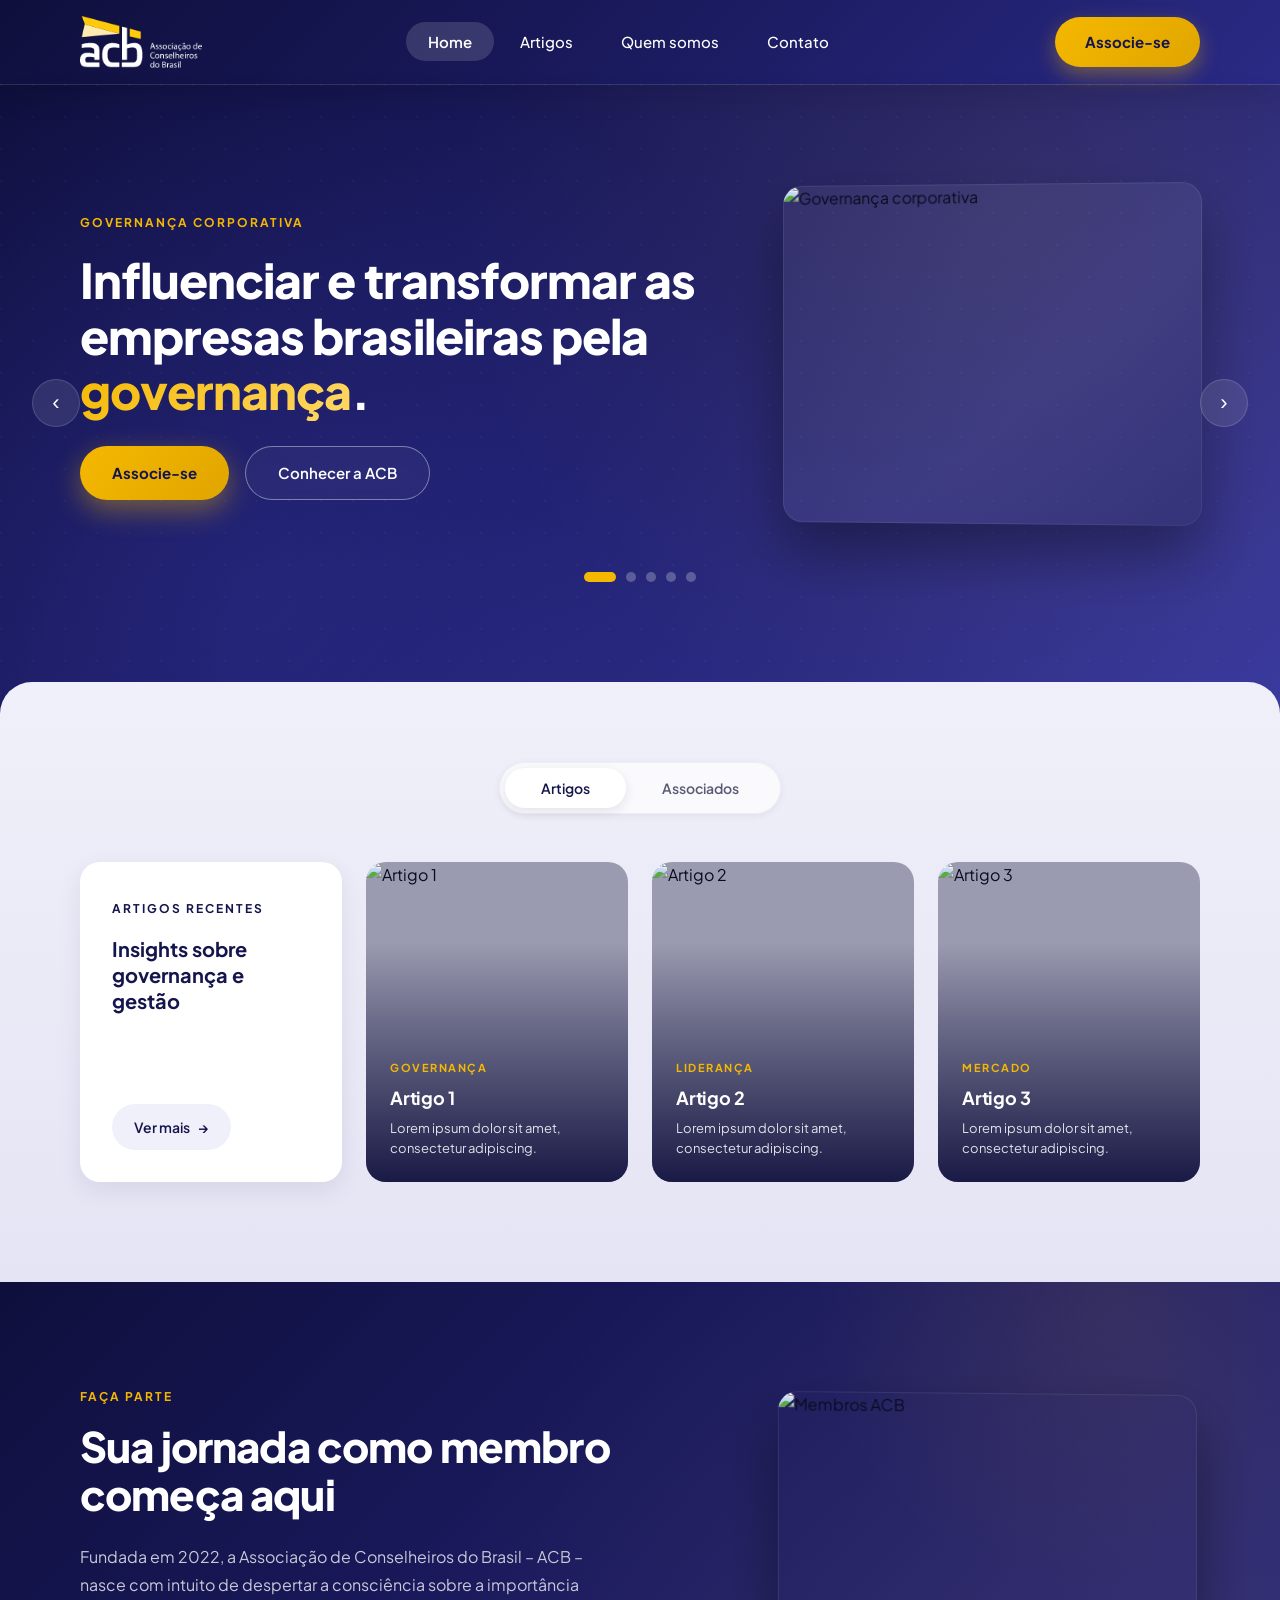
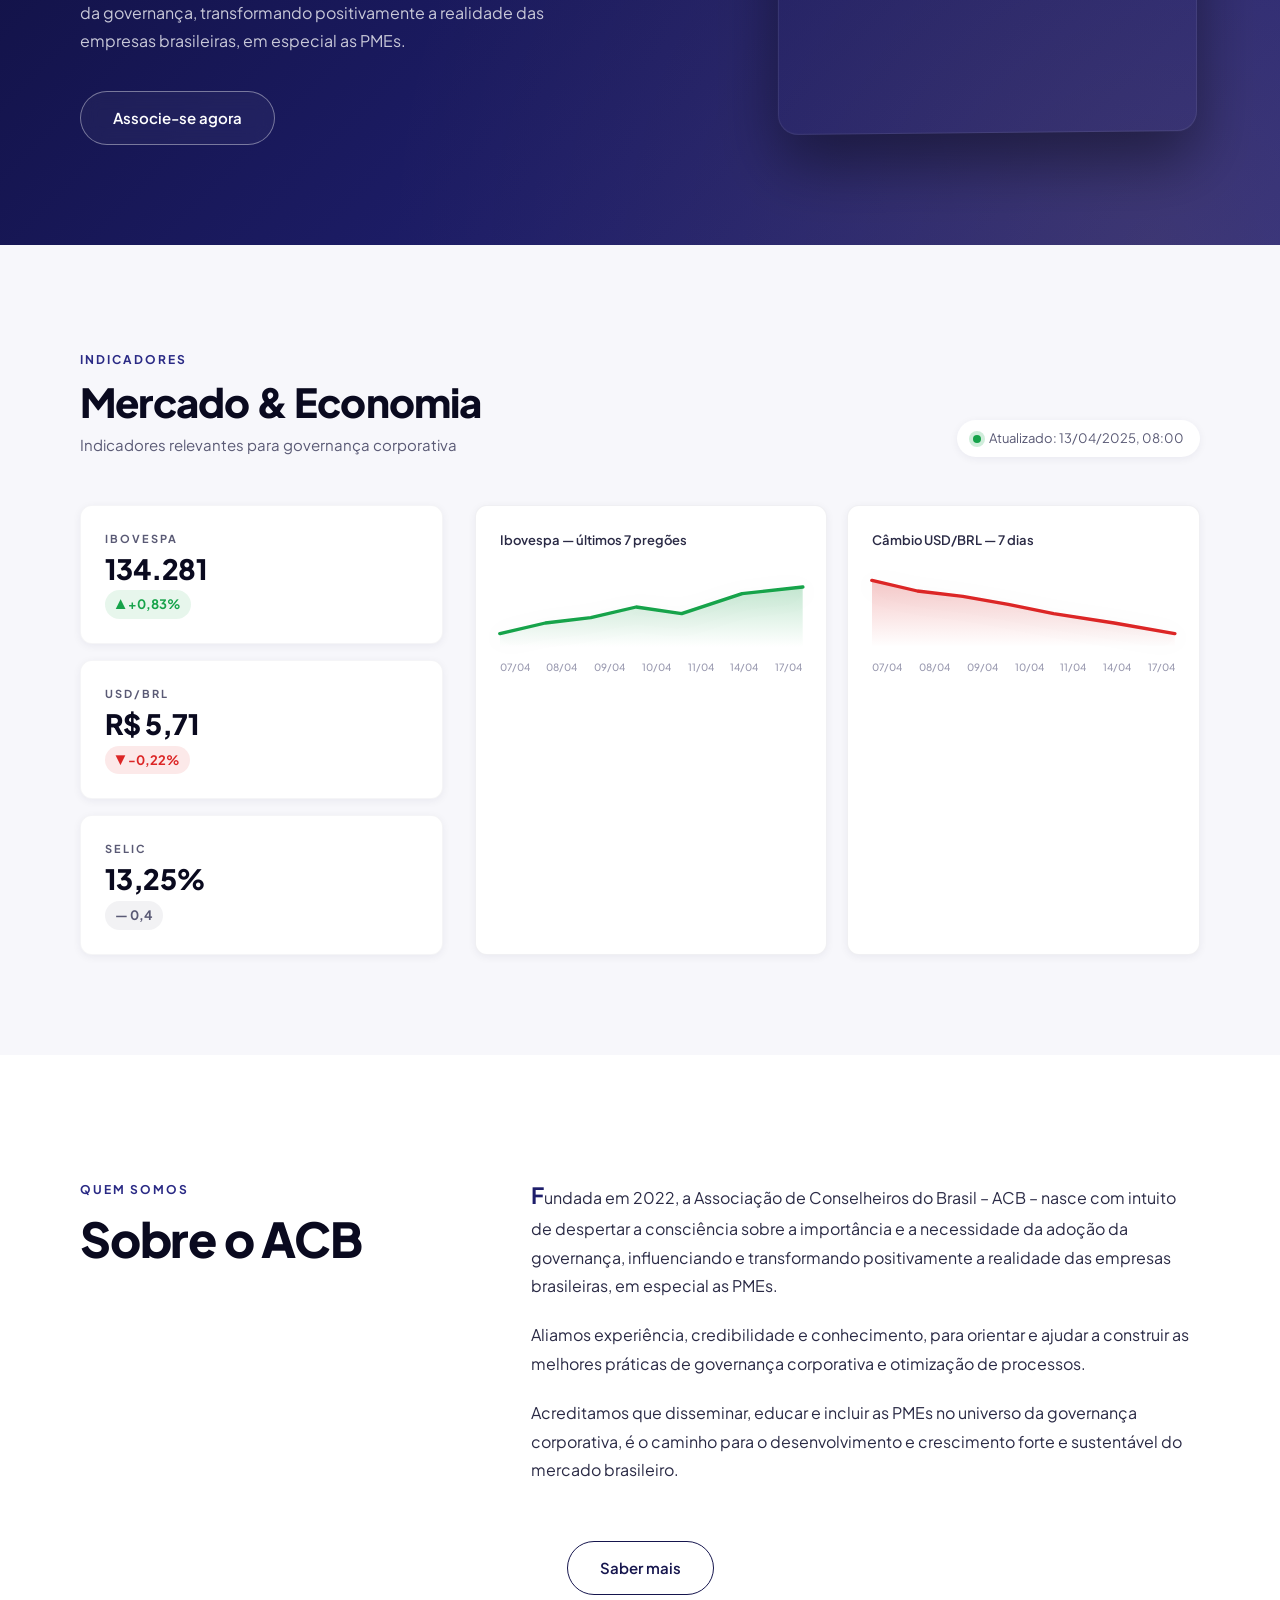
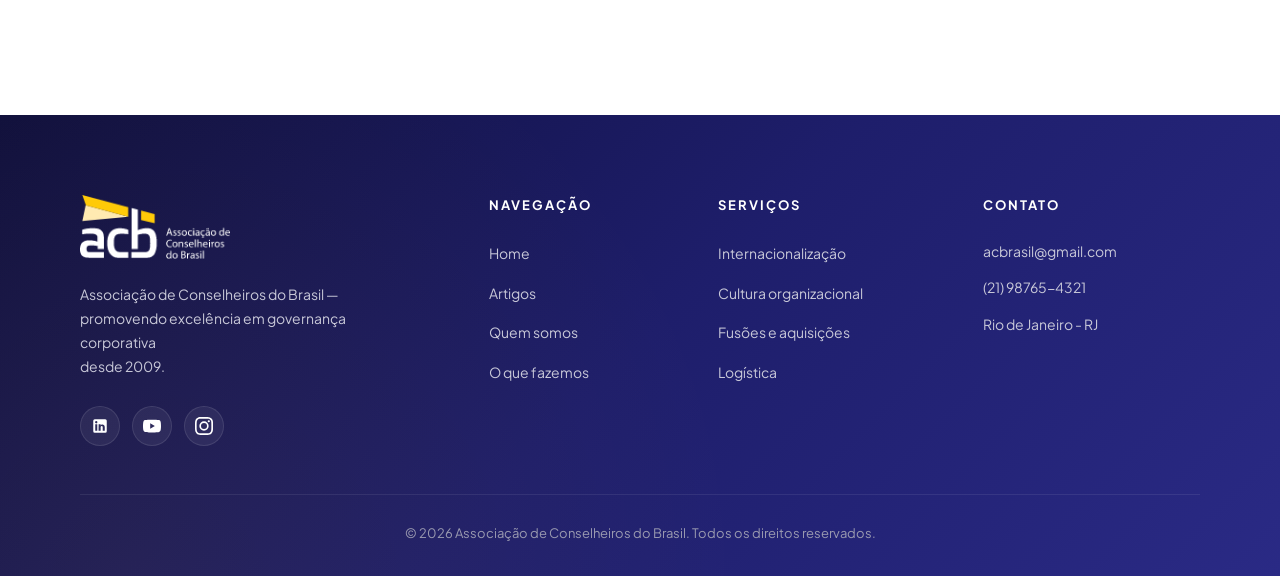
==== index.html @ 3612c30d "validação HTML e CSS completa e correção de links" ====
<!DOCTYPE html>
<html lang="pt-BR">

<head>
    <meta charset="UTF-8">
    <meta name="viewport" content="width=device-width, initial-scale=1.0">
    <title>ACB - Associação de Conselheiros do Brasil</title>
    <link rel="preconnect" href="https://fonts.googleapis.com">
    <link rel="preconnect" href="https://fonts.gstatic.com" crossorigin>
    <link
        href="https://fonts.googleapis.com/css2?family=Plus+Jakarta+Sans:wght@400;500;600;700;800&family=Inter:wght@400;500;600&display=swap"
        rel="stylesheet">
    <link rel="stylesheet" href="styles.css">
</head>

<body>

    <header class="header">
        <div class="header-content">
            <a href="index.html" class="header-logo">
                <img src="images/logo.png" alt="ACB logo">
            </a>
            <nav class="header-nav">
                <ul>
                    <li><a href="index.html" class="active">Home</a></li>
                    <li><a href="pages/artigos/artigos.html">Artigos</a></li>
                    <li><a href="pages/quem_somos/quem_somos.html">Quem somos</a></li>
                    <li><a href="pages/contato/contato.html">Contato</a></li>
                </ul>
            </nav>
            <a href="pages/contato/contato.html#associe-form" class="header-cta">Associe-se</a>
            <button class="hamburger" aria-label="Abrir menu" aria-expanded="false">
                <span></span><span></span><span></span>
            </button>
        </div>
        <div class="mobile-drawer">
            <nav class="mobile-drawer-nav">
                <a href="index.html" class="active">Home</a>
                <a href="pages/artigos/artigos.html">Artigos</a>
                <a href="pages/quem_somos/quem_somos.html">Quem somos</a>
                <a href="pages/contato/contato.html">Contato</a>
                <a href="pages/contato/contato.html#associe-form" class="mobile-drawer-cta">Associe-se</a>
            </nav>
        </div>
    </header>

    <main>

        <!-- ── HERO ── -->
        <section class="hero">
            <button class="hero-arrow hero-arrow--prev" aria-label="Slide anterior">&#8249;</button>

            <div class="hero-track">
                <div class="hero-slide active">
                    <div class="hero-text">
                        <span class="hero-eyebrow">Governança Corporativa</span>
                        <h1>Influenciar e transformar as empresas brasileiras pela <span>governança</span>.</h1>
                        <div class="hero-actions">
                            <a href="/pages/contato/contato.html#associe-form" class="btn-primary">Associe-se</a>
                            <a href="pages/quem_somos/quem_somos.html" class="btn-outline">Conhecer a ACB</a>
                        </div>
                    </div>
                    <div class="hero-image">
                        <img src="images/hero-1.jpg" alt="Governança corporativa">
                    </div>
                </div>

                <div class="hero-slide">
                    <div class="hero-text">
                        <span class="hero-eyebrow">Liderança</span>
                        <h1>Construindo líderes preparados para os <span>desafios</span> do mercado atual.</h1>
                        <div class="hero-actions">
                            <a href="#" class="btn-primary">Saiba mais</a>
                        </div>
                    </div>
                    <div class="hero-image">
                        <img src="images/hero-2.jpg" alt="Liderança">
                    </div>
                </div>

                <div class="hero-slide">
                    <div class="hero-text">
                        <span class="hero-eyebrow">Conexão</span>
                        <h1>Conectando conselheiros e empresas para um <span>futuro sustentável</span>.</h1>
                        <div class="hero-actions">
                            <a href="#" class="btn-primary">Saiba mais</a>
                        </div>
                    </div>
                    <div class="hero-image">
                        <img src="images/hero-3.jpg" alt="Conexão">
                    </div>
                </div>

                <div class="hero-slide">
                    <div class="hero-text">
                        <span class="hero-eyebrow">Excelência</span>
                        <h1>Excelência em governança para empresas de <span>todos os segmentos</span>.</h1>
                        <div class="hero-actions">
                            <a href="#" class="btn-primary">Saiba mais</a>
                        </div>
                    </div>
                    <div class="hero-image">
                        <img src="images/hero-4.jpg" alt="Excelência">
                    </div>
                </div>

                <div class="hero-slide">
                    <div class="hero-text">
                        <span class="hero-eyebrow">Cultura</span>
                        <h1>Transformando a cultura organizacional brasileira <span>desde 2009</span>.</h1>
                        <div class="hero-actions">
                            <a href="#" class="btn-primary">Saiba mais</a>
                        </div>
                    </div>
                    <div class="hero-image">
                        <img src="images/hero-5.jpg" alt="Cultura organizacional">
                    </div>
                </div>
            </div>

            <button class="hero-arrow hero-arrow--next" aria-label="Próximo slide">&#8250;</button>

            <div class="hero-dots">
                <span class="hero-dot active"></span>
                <span class="hero-dot"></span>
                <span class="hero-dot"></span>
                <span class="hero-dot"></span>
                <span class="hero-dot"></span>
            </div>
        </section>

        <!-- ── ARTIGOS / ASSOCIADOS ── -->
        <section class="cards-section">
            <div class="cards-tabs reveal">
                <button class="tab-btn active" data-tab="artigos">Artigos</button>
                <button class="tab-btn" data-tab="associados">Associados</button>
            </div>

            <div class="cards-grid reveal" id="tab-artigos">
                <div class="card card--label">
                    <div>
                        <span class="card-label">Artigos recentes</span>
                        <h2 class="card-headline">Insights sobre governança e gestão</h2>
                    </div>
                    <a href="pages/artigos/artigos.html" class="card-link">Ver mais</a>
                </div>
                <div class="card card--photo">
                    <img src="images/artigo-1.jpg" alt="Artigo 1">
                    <div class="card-overlay">
                        <span class="card-tag">Governança</span>
                        <h3>Artigo 1</h3>
                        <p>Lorem ipsum dolor sit amet, consectetur adipiscing.</p>
                    </div>
                </div>
                <div class="card card--photo">
                    <img src="images/artigo-2.jpg" alt="Artigo 2">
                    <div class="card-overlay">
                        <span class="card-tag">Liderança</span>
                        <h3>Artigo 2</h3>
                        <p>Lorem ipsum dolor sit amet, consectetur adipiscing.</p>
                    </div>
                </div>
                <div class="card card--photo">
                    <img src="images/artigo-3.jpg" alt="Artigo 3">
                    <div class="card-overlay">
                        <span class="card-tag">Mercado</span>
                        <h3>Artigo 3</h3>
                        <p>Lorem ipsum dolor sit amet, consectetur adipiscing.</p>
                    </div>
                </div>
            </div>

            <div class="cards-grid hidden" id="tab-associados">
                <div class="card card--label">
                    <div>
                        <span class="card-label">Associados</span>
                        <h3 class="card-headline">Conselheiros que fazem a diferença</h3>
                    </div>
                    <a href="/pages/quem_somos/quem_somos.html#badge-fundadores" class="card-link">Ver mais</a>
                </div>
                <div class="card card--photo">
                    <img src="images/associado-1.jpg" alt="Associado 1">
                    <div class="card-overlay">
                        <span class="card-tag">Conselheiro</span>
                        <h3>Associado 1</h3>
                        <p>Lorem ipsum dolor sit amet.</p>
                    </div>
                </div>
                <div class="card card--photo">
                    <img src="images/associado-2.jpg" alt="Associado 2">
                    <div class="card-overlay">
                        <span class="card-tag">Conselheira</span>
                        <h3>Associado 2</h3>
                        <p>Lorem ipsum dolor sit amet.</p>
                    </div>
                </div>
                <div class="card card--photo">
                    <img src="images/associado-3.jpg" alt="Associado 3">
                    <div class="card-overlay">
                        <span class="card-tag">Conselheiro</span>
                        <h3>Associado 3</h3>
                        <p>Lorem ipsum dolor sit amet.</p>
                    </div>
                </div>
            </div>
        </section>

        <!-- ── JORNADA CTA ── -->
        <section class="jornada">
            <div class="jornada-content">
                <div class="jornada-text reveal">
                    <span class="jornada-eyebrow">Faça parte</span>
                    <h2>Sua jornada como membro começa aqui</h2>
                    <p>Fundada em 2022, a Associação de Conselheiros do Brasil – ACB – nasce com intuito de despertar a
                        consciência sobre a importância da governança, transformando positivamente a realidade das
                        empresas brasileiras, em especial as PMEs.</p>
                    <a href="/pages/contato/contato.html#associe-form" class="btn-outline">Associe-se agora</a>
                </div>
                <div class="jornada-image reveal">
                    <img src="images/jornada.jpg" alt="Membros ACB">
                </div>
            </div>
        </section>

        <!-- ── MERCADO & ECONOMIA ── -->
        <section class="mercado">
            <div class="mercado-content">
                <div class="mercado-header reveal">
                    <div>
                        <span class="mercado-eyebrow">Indicadores</span>
                        <h2>Mercado &amp; Economia</h2>
                        <p class="mercado-sub">Indicadores relevantes para governança corporativa</p>
                    </div>
                    <span class="mercado-update">Atualizado: 13/04/2025, 08:00</span>
                </div>

                <div class="mercado-grid">
                    <div class="indicadores reveal">
                        <div class="indicador">
                            <span class="ind-label">IBOVESPA</span>
                            <span class="ind-value">134.281</span>
                            <span class="ind-change positive">▲ +0,83%</span>
                        </div>
                        <div class="indicador">
                            <span class="ind-label">USD/BRL</span>
                            <span class="ind-value">R$ 5,71</span>
                            <span class="ind-change negative">▼ -0,22%</span>
                        </div>
                        <div class="indicador">
                            <span class="ind-label">SELIC</span>
                            <span class="ind-value">13,25%</span>
                            <span class="ind-change neutral">— 0,4</span>
                        </div>
                    </div>

                    <div class="charts reveal">
                        <div class="chart-box">
                            <span class="chart-title">Ibovespa — últimos 7 pregões</span>
                            <svg viewBox="0 0 200 60" class="sparkline sparkline--green" preserveAspectRatio="none">
                                <defs>
                                    <linearGradient id="gradGreen" x1="0" y1="0" x2="0" y2="1">
                                        <stop offset="0%" stop-color="#16a34a" stop-opacity="0.25" />
                                        <stop offset="100%" stop-color="#16a34a" stop-opacity="0" />
                                    </linearGradient>
                                </defs>
                                <polygon points="0,50 30,42 60,38 90,30 120,35 160,20 200,15 200,60 0,60"
                                    fill="url(#gradGreen)" />
                                <polyline points="0,50 30,42 60,38 90,30 120,35 160,20 200,15" fill="none"
                                    stroke="#16a34a" stroke-width="2.5" />
                            </svg>
                            <div class="chart-labels">
                                <span>07/04</span><span>08/04</span><span>09/04</span><span>10/04</span><span>11/04</span><span>14/04</span><span>17/04</span>
                            </div>
                        </div>
                        <div class="chart-box">
                            <span class="chart-title">Câmbio USD/BRL — 7 dias</span>
                            <svg viewBox="0 0 200 60" class="sparkline sparkline--red" preserveAspectRatio="none">
                                <defs>
                                    <linearGradient id="gradRed" x1="0" y1="0" x2="0" y2="1">
                                        <stop offset="0%" stop-color="#dc2626" stop-opacity="0.25" />
                                        <stop offset="100%" stop-color="#dc2626" stop-opacity="0" />
                                    </linearGradient>
                                </defs>
                                <polygon points="0,10 30,18 60,22 90,28 120,35 160,42 200,50 200,60 0,60"
                                    fill="url(#gradRed)" />
                                <polyline points="0,10 30,18 60,22 90,28 120,35 160,42 200,50" fill="none"
                                    stroke="#dc2626" stroke-width="2.5" />
                            </svg>
                            <div class="chart-labels">
                                <span>07/04</span><span>08/04</span><span>09/04</span><span>10/04</span><span>11/04</span><span>14/04</span><span>17/04</span>
                            </div>
                        </div>
                    </div>
                </div>
            </div>
        </section>

        <!-- ── SOBRE O ACB ── -->
        <section class="sobre">
            <div class="sobre-content">
                <div class="reveal">
                    <span class="sobre-eyebrow">Quem somos</span>
                    <h2>Sobre o ACB</h2>
                </div>
                <div class="sobre-text reveal">
                    <p>Fundada em 2022, a Associação de Conselheiros do Brasil – ACB – nasce com intuito de despertar a
                        consciência sobre a importância e a necessidade da adoção da governança, influenciando e
                        transformando positivamente a realidade das empresas brasileiras, em especial as PMEs.</p>
                    <p>Aliamos experiência, credibilidade e conhecimento, para orientar e ajudar a construir as melhores
                        práticas de governança corporativa e otimização de processos.</p>
                    <p>Acreditamos que disseminar, educar e incluir as PMEs no universo da governança corporativa, é o
                        caminho para o desenvolvimento e crescimento forte e sustentável do mercado brasileiro.</p>
                </div>
            </div>
            <div class="sobre-cta reveal">
                <a href="pages/quem_somos/quem_somos.html" class="btn-outline btn-outline--dark">Saber mais</a>
            </div>
        </section>

    </main>

    <footer class="footer">
        <div class="footer-content">
            <div class="footer-brand">
                <div class="logo">
                    <img class="logo-icon" src="images/logo.png" alt="ACB logo">
                </div>
                <p class="brand-description">
                    Associação de Conselheiros do Brasil —<br>
                    promovendo excelência em governança corporativa<br>
                    desde 2009.
                </p>
                <div class="social-icons">
                    <a href="#" aria-label="LinkedIn" target="_blank" rel="noopener noreferrer">
                        <svg viewBox="0 0 24 24" xmlns="http://www.w3.org/2000/svg">
                            <path
                                d="M19 3a2 2 0 0 1 2 2v14a2 2 0 0 1-2 2H5a2 2 0 0 1-2-2V5a2 2 0 0 1 2-2h14zM8.34 18.34V9.67H5.67v8.67h2.67zM7 8.5a1.55 1.55 0 1 0 0-3.1 1.55 1.55 0 0 0 0 3.1zm11.34 9.84v-4.75c0-2.47-1.32-3.62-3.08-3.62-1.42 0-2.06.78-2.42 1.33V9.67H10.17c.04.75 0 8.67 0 8.67h2.67v-4.84c0-.24.02-.48.09-.65.19-.48.63-.97 1.36-.97.96 0 1.35.73 1.35 1.81v4.65h2.7z" />
                        </svg>
                    </a>
                    <a href="#" aria-label="YouTube" target="_blank" rel="noopener noreferrer">
                        <svg viewBox="0 0 24 24" xmlns="http://www.w3.org/2000/svg">
                            <path
                                d="M23.5 6.2a3 3 0 0 0-2.1-2.1C19.5 3.5 12 3.5 12 3.5s-7.5 0-9.4.6A3 3 0 0 0 .5 6.2C0 8.1 0 12 0 12s0 3.9.5 5.8a3 3 0 0 0 2.1 2.1c1.9.6 9.4.6 9.4.6s7.5 0 9.4-.6a3 3 0 0 0 2.1-2.1C24 15.9 24 12 24 12s0-3.9-.5-5.8zM9.6 15.6V8.4l6.2 3.6-6.2 3.6z" />
                        </svg>
                    </a>
                    <a href="#" aria-label="Instagram" target="_blank" rel="noopener noreferrer">
                        <svg viewBox="0 0 24 24" xmlns="http://www.w3.org/2000/svg">
                            <path
                                d="M12 2.2c3.2 0 3.6 0 4.8.1 1.2.1 1.8.2 2.2.4.6.2 1 .5 1.4.9.4.4.7.8.9 1.4.2.4.4 1 .4 2.2.1 1.2.1 1.6.1 4.8s0 3.6-.1 4.8c-.1 1.2-.2 1.8-.4 2.2-.2.6-.5 1-.9 1.4-.4.4-.8.7-1.4.9-.4.2-1 .4-2.2.4-1.2.1-1.6.1-4.8.1s-3.6 0-4.8-.1c-1.2-.1-1.8-.2-2.2-.4-.6-.2-1-.5-1.4-.9-.4-.4-.7-.8-.9-1.4-.2-.4-.4-1-.4-2.2C2.2 15.6 2.2 15.2 2.2 12s0-3.6.1-4.8c.1-1.2.2-1.8.4-2.2.2-.6.5-1 .9-1.4.4-.4.8-.7 1.4-.9.4-.2 1-.4 2.2-.4C8.4 2.2 8.8 2.2 12 2.2zM12 0C8.7 0 8.3 0 7.1.1 5.8.1 5 .3 4.2.6c-.8.3-1.5.7-2.2 1.4C1.3 2.7.9 3.4.6 4.2c-.3.8-.5 1.6-.5 2.9C0 8.3 0 8.7 0 12s0 3.7.1 4.9c.1 1.3.3 2.1.6 2.9.3.8.7 1.5 1.4 2.2.7.7 1.4 1.1 2.2 1.4.8.3 1.6.5 2.9.6C8.3 24 8.7 24 12 24s3.7 0 4.9-.1c1.3-.1 2.1-.3 2.9-.6.8-.3 1.5-.7 2.2-1.4.7-.7 1.1-1.4 1.4-2.2.3-.8.5-1.6.6-2.9.1-1.2.1-1.6.1-4.9s0-3.7-.1-4.9c-.1-1.3-.3-2.1-.6-2.9-.3-.8-.7-1.5-1.4-2.2C21.3 1.3 20.6.9 19.8.6c-.8-.3-1.6-.5-2.9-.6C15.7 0 15.3 0 12 0zm0 5.8a6.2 6.2 0 1 0 0 12.4 6.2 6.2 0 0 0 0-12.4zm0 10.2a4 4 0 1 1 0-8 4 4 0 0 1 0 8zm6.4-11.8a1.4 1.4 0 1 0 0 2.9 1.4 1.4 0 0 0 0-2.9z" />
                        </svg>
                    </a>
                </div>
            </div>
            <div class="footer-column">
                <h3>Navegação</h3>
                <ul>
                    <li><a href="index.html">Home</a></li>
                    <li><a href="pages/artigos/artigos.html">Artigos</a></li>
                    <li><a href="pages/quem_somos/quem_somos.html">Quem somos</a></li>
                    <li><a href="#">O que fazemos</a></li>
                </ul>
            </div>
            <div class="footer-column">
                <h3>Serviços</h3>
                <ul>
                    <li><a href="#">Internacionalização</a></li>
                    <li><a href="#">Cultura organizacional</a></li>
                    <li><a href="#">Fusões e aquisições</a></li>
                    <li><a href="#">Logística</a></li>
                </ul>
            </div>
            <div class="footer-column">
                <h3>Contato</h3>
                <div class="contact-info">
                    <p><a class="contact-link" href="mailto:acbrasil@gmail.com">acbrasil@gmail.com</a></p>
                    <p><a class="contact-link" href="tel:+5521987654321">(21) 98765-4321</a></p>
                    <p class="location">Rio de Janeiro - RJ</p>
                </div>
            </div>
        </div>
        <div class="footer-bottom">
            <p>© 2026 Associação de Conselheiros do Brasil. Todos os direitos reservados.</p>
        </div>
    </footer>

    <script src="header.js"></script>
    <script src="script.js"></script>
</body>

</html>
---- styles.css ----
:root {
    --navy-900: #0f0f3d;
    --navy-800: #15154d;
    --navy-700: #1e1e6b;
    --navy-600: #2a2a85;
    --navy-500: #3b3bb0;
    --navy-50: #f0f0fa;

    --gold-500: #f5b800;
    --gold-600: #e0a500;
    --gold-100: #fef4d4;

    --ink-900: #0a0a1f;
    --ink-700: #2a2a45;
    --ink-500: #5a5a75;
    --ink-300: #9a9ab0;
    --ink-200: #c8c8d8;

    --surface: #ffffff;
    --surface-soft: #f7f7fb;
    --surface-muted: #ececf5;

    --green-500: #16a34a;
    --red-500: #dc2626;

    --shadow-sm: 0 2px 8px rgba(15, 15, 61, 0.06);
    --shadow-md: 0 8px 24px rgba(15, 15, 61, 0.08);
    --shadow-lg: 0 20px 50px rgba(15, 15, 61, 0.12);
    --shadow-xl: 0 32px 64px rgba(15, 15, 61, 0.18);

    --radius-sm: 8px;
    --radius-md: 12px;
    --radius-lg: 20px;
    --radius-xl: 28px;

    --ease: cubic-bezier(0.22, 1, 0.36, 1);
    --ease-out: cubic-bezier(0.16, 1, 0.3, 1);

    --font-sans: 'Plus Jakarta Sans', 'Inter', -apple-system, BlinkMacSystemFont, "Segoe UI", Roboto, sans-serif;
    --font-mono: 'Inter', monospace;
}

* {
    box-sizing: border-box;
    margin: 0;
    padding: 0;
}

html {
    scroll-behavior: smooth;
}

body {
    font-family: var(--font-sans);
    background: var(--surface);
    color: var(--ink-900);
    -webkit-font-smoothing: antialiased;
    -moz-osx-font-smoothing: grayscale;
    line-height: 1.6;
}

a {
    color: inherit;
}

img {
    max-width: 100%;
    display: block;
}


/* #region ─── HEADER ─── */
.header {
    background: linear-gradient(135deg, #0f0f3d 0%, #1a1a5e 50%, #2a2a85 100%);
    width: 100%;
    padding: 0 80px;
    position: sticky;
    top: 0;
    z-index: 100;
    box-shadow: 0 1px 0 rgba(255, 255, 255, 0.06), 0 8px 32px rgba(0, 0, 0, 0.12);
    backdrop-filter: saturate(180%) blur(8px);
}

.header-content {
    display: flex;
    align-items: center;
    justify-content: space-between;
    max-width: 1400px;
    margin: 0 auto;
    height: 84px;
}

.header-logo {
    display: block;
    transition: transform 0.3s var(--ease);
}

.header-logo:hover {
    transform: scale(1.03);
}

.header-logo img {
    height: 52px;
    width: auto;
}

.header-nav ul {
    list-style: none;
    display: flex;
    gap: 4px;
}

.header-nav ul li a {
    color: #ffffff;
    text-decoration: none;
    font-size: 15px;
    font-weight: 500;
    padding: 10px 22px;
    border-radius: 999px;
    transition: background 0.3s var(--ease), color 0.3s var(--ease);
    position: relative;
}

.header-nav ul li a:hover {
    background: rgba(255, 255, 255, 0.08);
}

.header-nav ul li a.active {
    background: rgba(255, 255, 255, 0.14);
    font-weight: 600;
}

.header-cta {
    background: linear-gradient(135deg, var(--gold-500) 0%, var(--gold-600) 100%);
    color: var(--navy-800);
    text-decoration: none;
    font-size: 15px;
    font-weight: 700;
    padding: 13px 30px;
    border-radius: 999px;
    transition: transform 0.3s var(--ease), box-shadow 0.3s var(--ease);
    box-shadow: 0 8px 20px rgba(245, 184, 0, 0.35);
}

.header-cta:hover {
    transform: translateY(-2px);
    box-shadow: 0 12px 28px rgba(245, 184, 0, 0.5);
}

/* ─── HAMBURGER ─── */
.hamburger {
    display: none;
    flex-direction: column;
    justify-content: center;
    align-items: center;
    gap: 5px;
    width: 44px;
    height: 44px;
    background: rgba(255, 255, 255, 0.06);
    border: 1px solid rgba(255, 255, 255, 0.1);
    border-radius: 12px;
    cursor: pointer;
    padding: 0;
    transition: background 0.3s var(--ease);
    z-index: 110;
}

.hamburger:hover {
    background: rgba(255, 255, 255, 0.12);
}

.hamburger span {
    display: block;
    width: 20px;
    height: 2px;
    background: #ffffff;
    border-radius: 2px;
    transition: transform 0.35s var(--ease), opacity 0.25s var(--ease);
    transform-origin: center;
}

.header.menu-open .hamburger span:nth-child(1) {
    transform: translateY(7px) rotate(45deg);
}
.header.menu-open .hamburger span:nth-child(2) {
    opacity: 0;
    transform: scaleX(0);
}
.header.menu-open .hamburger span:nth-child(3) {
    transform: translateY(-7px) rotate(-45deg);
}

/* ─── MOBILE DRAWER ─── */
.mobile-drawer {
    position: absolute;
    top: 100%;
    left: 0;
    right: 0;
    background: linear-gradient(180deg, #1a1a5e 0%, #15154d 100%);
    border-top: 1px solid rgba(255, 255, 255, 0.08);
    box-shadow: 0 12px 32px rgba(0, 0, 0, 0.3);
    max-height: 0;
    overflow: hidden;
    transition: max-height 0.4s var(--ease);
    z-index: 99;
}

.header.menu-open .mobile-drawer {
    max-height: 480px;
}

.mobile-drawer-nav {
    display: flex;
    flex-direction: column;
    padding: 16px 40px 24px;
    gap: 4px;
    max-width: 1400px;
    margin: 0 auto;
}

.mobile-drawer-nav a {
    color: #ffffff;
    text-decoration: none;
    font-size: 16px;
    font-weight: 500;
    padding: 14px 18px;
    border-radius: 10px;
    transition: background 0.3s var(--ease);
}

.mobile-drawer-nav a:hover,
.mobile-drawer-nav a.active {
    background: rgba(255, 255, 255, 0.1);
}

.mobile-drawer-cta {
    margin-top: 12px;
    text-align: center;
    background: linear-gradient(135deg, var(--gold-500) 0%, var(--gold-600) 100%) !important;
    color: var(--navy-800) !important;
    font-weight: 700 !important;
    box-shadow: 0 8px 20px rgba(245, 184, 0, 0.35);
}

/* #endregion */

/* #region ─── HERO ─── */
.hero {
    background:
        radial-gradient(circle at 80% 20%, rgba(245, 184, 0, 0.08) 0%, transparent 50%),
        radial-gradient(circle at 20% 80%, rgba(59, 59, 176, 0.3) 0%, transparent 50%),
        linear-gradient(135deg, #0f0f3d 0%, #1e1e6b 50%, #3a3aa0 100%);
    position: relative;
    padding: 100px 80px 140px;
    overflow: hidden;
}

.hero::before {
    content: "";
    position: absolute;
    inset: 0;
    background-image:
        radial-gradient(circle at 1px 1px, rgba(255, 255, 255, 0.08) 1px, transparent 0);
    background-size: 32px 32px;
    opacity: 0.4;
    pointer-events: none;
}

.hero-track {
    max-width: 1400px;
    margin: 0 auto;
    position: relative;
    z-index: 1;
}

.hero-slide {
    display: none;
    align-items: center;
    gap: 80px;
    animation: slideIn 0.8s var(--ease-out);
}

.hero-slide.active {
    display: flex;
}

@keyframes slideIn {
    from {
        opacity: 0;
        transform: translateX(20px);
    }

    to {
        opacity: 1;
        transform: translateX(0);
    }
}

.hero-text {
    flex: 1;
    max-width: 620px;
}

.hero-eyebrow {
    display: inline-block;
    font-size: 12px;
    font-weight: 700;
    letter-spacing: 2px;
    color: var(--gold-500);
    text-transform: uppercase;
    margin-bottom: 20px;
}

.hero-text h1 {
    font-size: clamp(32px, 4vw, 48px);
    font-weight: 800;
    color: #ffffff;
    line-height: 1.15;
    letter-spacing: -0.02em;
    margin-bottom: 28px;
}

.hero-text h1 span {
    background: linear-gradient(135deg, #f5b800 0%, #ffd866 100%);
    -webkit-background-clip: text;
    background-clip: text;
    color: transparent;
}

.hero-actions {
    display: flex;
    gap: 16px;
    flex-wrap: wrap;
}

.hero-image {
    flex: 0 0 420px;
    height: 340px;
    border-radius: var(--radius-lg);
    overflow: hidden;
    background: rgba(255, 255, 255, 0.06);
    box-shadow:
        0 30px 60px rgba(0, 0, 0, 0.35),
        inset 0 0 0 1px rgba(255, 255, 255, 0.08);
    position: relative;
    transform: perspective(1200px) rotateY(-4deg);
    transition: transform 0.6s var(--ease);
}

.hero-image:hover {
    transform: perspective(1200px) rotateY(0);
}

.hero-image img {
    width: 100%;
    height: 100%;
    object-fit: cover;
}

.hero-image::after {
    content: "";
    position: absolute;
    inset: 0;
    background: linear-gradient(135deg, transparent 60%, rgba(15, 15, 61, 0.3) 100%);
    pointer-events: none;
}

.hero-arrow {
    position: absolute;
    top: 50%;
    transform: translateY(-50%);
    background: rgba(255, 255, 255, 0.1);
    border: 1px solid rgba(255, 255, 255, 0.15);
    color: #ffffff;
    font-size: 22px;
    width: 48px;
    height: 48px;
    border-radius: 50%;
    cursor: pointer;
    display: flex;
    align-items: center;
    justify-content: center;
    transition: all 0.3s var(--ease);
    z-index: 3;
    backdrop-filter: blur(10px);
}

.hero-arrow:hover {
    background: rgba(255, 255, 255, 0.2);
    transform: translateY(-50%) scale(1.1);
}

.hero-arrow--prev {
    left: 32px;
}

.hero-arrow--next {
    right: 32px;
}

.hero-dots {
    display: flex;
    justify-content: center;
    gap: 10px;
    margin-top: 48px;
    position: relative;
    z-index: 1;
}

.hero-dot {
    width: 10px;
    height: 10px;
    border-radius: 999px;
    background: rgba(255, 255, 255, 0.25);
    cursor: pointer;
    transition: all 0.4s var(--ease);
}

.hero-dot.active {
    background: var(--gold-500);
    width: 32px;
}

.hero-dot:hover {
    background: rgba(255, 255, 255, 0.5);
}

.hero-dot.active:hover {
    background: var(--gold-500);
}

/* #endregion */

/* #region ─── CARDS SECTION ─── */
.cards-section {
    background: linear-gradient(180deg, var(--navy-50) 0%, #e4e4f4 100%);
    padding: 80px 80px 100px;
    margin-top: -40px;
    border-radius: 32px 32px 0 0;
    position: relative;
    z-index: 2;
}

.cards-tabs {
    display: inline-flex;
    margin: 0 auto 48px;
    padding: 6px;
    background: rgba(255, 255, 255, 0.7);
    border-radius: 999px;
    box-shadow: var(--shadow-sm), inset 0 0 0 1px rgba(15, 15, 61, 0.05);
    backdrop-filter: blur(8px);
    position: relative;
    left: 50%;
    transform: translateX(-50%);
}

.tab-btn {
    padding: 11px 36px;
    border-radius: 999px;
    border: none;
    font-family: var(--font-sans);
    font-size: 14px;
    font-weight: 600;
    cursor: pointer;
    background: transparent;
    color: var(--ink-500);
    transition: all 0.3s var(--ease);
}

.tab-btn.active {
    background: #ffffff;
    color: var(--navy-800);
    box-shadow: 0 4px 12px rgba(15, 15, 61, 0.1);
}

.cards-grid {
    display: grid;
    grid-template-columns: repeat(4, 1fr);
    gap: 24px;
    max-width: 1400px;
    margin: 0 auto;
}

.cards-grid.hidden {
    display: none;
}

.card {
    border-radius: var(--radius-lg);
    overflow: hidden;
    height: 320px;
    transition: transform 0.5s var(--ease), box-shadow 0.5s var(--ease);
    will-change: transform;
}

.card:hover {
    transform: translateY(-8px);
    box-shadow: var(--shadow-xl);
}

.card--label {
    background: #ffffff;
    display: flex;
    flex-direction: column;
    justify-content: space-between;
    padding: 32px;
    box-shadow: var(--shadow-md);
}

.card-label {
    font-size: 12px;
    font-weight: 700;
    letter-spacing: 2px;
    color: var(--navy-800);
    text-transform: uppercase;
}

.card-headline {
    font-size: 20px;
    font-weight: 700;
    color: var(--navy-800);
    line-height: 1.3;
    margin-top: 16px;
}

.card-link {
    display: inline-flex;
    align-items: center;
    gap: 8px;
    padding: 12px 22px;
    background: var(--navy-50);
    border-radius: 999px;
    font-size: 14px;
    font-weight: 600;
    color: var(--navy-800);
    text-decoration: none;
    align-self: flex-start;
    transition: all 0.3s var(--ease);
}

.card-link:hover {
    background: var(--navy-800);
    color: #ffffff;
    gap: 12px;
}

.card-link::after {
    content: "→";
    transition: transform 0.3s var(--ease);
}

.card-link:hover::after {
    transform: translateX(2px);
}

.card--photo {
    position: relative;
    background: var(--ink-300);
    cursor: pointer;
}

.card--photo img {
    width: 100%;
    height: 100%;
    object-fit: cover;
    transition: transform 0.8s var(--ease);
}

.card--photo:hover img {
    transform: scale(1.08);
}

.card-overlay {
    position: absolute;
    inset: 0;
    padding: 24px;
    background: linear-gradient(to top, rgba(15, 15, 61, 0.92) 0%, rgba(15, 15, 61, 0.4) 45%, transparent 75%);
    color: #ffffff;
    display: flex;
    flex-direction: column;
    justify-content: flex-end;
}

.card-tag {
    display: inline-block;
    font-size: 11px;
    font-weight: 700;
    letter-spacing: 1.5px;
    text-transform: uppercase;
    color: var(--gold-500);
    margin-bottom: 8px;
}

.card-overlay h3 {
    font-size: 18px;
    font-weight: 700;
    margin-bottom: 6px;
    letter-spacing: -0.01em;
}

.card-overlay p {
    font-size: 13px;
    opacity: 0.85;
    line-height: 1.5;
}

/* #endregion */

/* #region ─── JORNADA ─── */
.jornada {
    background:
        radial-gradient(circle at 90% 100%, rgba(245, 184, 0, 0.1) 0%, transparent 60%),
        linear-gradient(135deg, var(--navy-900) 0%, var(--navy-700) 60%, var(--navy-600) 100%);
    padding: 100px 80px;
    position: relative;
    overflow: hidden;
}

.jornada::before {
    content: "";
    position: absolute;
    top: -50%;
    right: -10%;
    width: 600px;
    height: 600px;
    background: radial-gradient(circle, rgba(245, 184, 0, 0.08) 0%, transparent 70%);
    pointer-events: none;
}

.jornada-content {
    display: flex;
    align-items: center;
    gap: 80px;
    max-width: 1400px;
    margin: 0 auto;
    position: relative;
    z-index: 1;
}

.jornada-text {
    flex: 1;
    color: #ffffff;
}

.jornada-eyebrow {
    display: inline-block;
    font-size: 12px;
    font-weight: 700;
    letter-spacing: 2px;
    color: var(--gold-500);
    text-transform: uppercase;
    margin-bottom: 16px;
}

.jornada-text h2 {
    font-size: clamp(28px, 3.5vw, 42px);
    font-weight: 800;
    margin-bottom: 24px;
    line-height: 1.15;
    letter-spacing: -0.02em;
}

.jornada-text p {
    font-size: 16px;
    line-height: 1.75;
    color: var(--ink-200);
    margin-bottom: 36px;
    max-width: 520px;
}

.jornada-image {
    flex: 0 0 420px;
    height: 340px;
    border-radius: var(--radius-lg);
    overflow: hidden;
    box-shadow:
        0 30px 60px rgba(0, 0, 0, 0.4),
        inset 0 0 0 1px rgba(255, 255, 255, 0.08);
    transform: perspective(1200px) rotateY(4deg);
    transition: transform 0.6s var(--ease);
}

.jornada-image:hover {
    transform: perspective(1200px) rotateY(0);
}

.jornada-image img {
    width: 100%;
    height: 100%;
    object-fit: cover;
}

.btn-primary {
    display: inline-flex;
    align-items: center;
    gap: 10px;
    padding: 14px 32px;
    background: linear-gradient(135deg, var(--gold-500) 0%, var(--gold-600) 100%);
    color: var(--navy-800);
    text-decoration: none;
    font-size: 15px;
    font-weight: 700;
    border-radius: 999px;
    transition: all 0.3s var(--ease);
    box-shadow: 0 10px 28px rgba(245, 184, 0, 0.4);
}

.btn-primary:hover {
    transform: translateY(-2px);
    box-shadow: 0 16px 36px rgba(245, 184, 0, 0.55);
}

.btn-outline {
    display: inline-flex;
    align-items: center;
    gap: 10px;
    padding: 14px 32px;
    border: 1.5px solid rgba(255, 255, 255, 0.4);
    border-radius: 999px;
    color: #ffffff;
    text-decoration: none;
    font-size: 15px;
    font-weight: 600;
    transition: all 0.3s var(--ease);
    background: rgba(255, 255, 255, 0.04);
    backdrop-filter: blur(10px);
}

.btn-outline:hover {
    background: #ffffff;
    color: var(--navy-800);
    border-color: #ffffff;
    transform: translateY(-2px);
}

.btn-outline--dark {
    border-color: var(--navy-800);
    color: var(--navy-800);
    background: transparent;
}

.btn-outline--dark:hover {
    background: var(--navy-800);
    color: #ffffff;
}

/* #endregion */

/* #region ─── MERCADO & ECONOMIA ─── */
.mercado {
    background: var(--surface-soft);
    padding: 100px 80px;
    position: relative;
}

.mercado-content {
    max-width: 1400px;
    margin: 0 auto;
}

.mercado-header {
    display: flex;
    align-items: flex-end;
    justify-content: space-between;
    margin-bottom: 48px;
    gap: 24px;
    flex-wrap: wrap;
}

.mercado-eyebrow {
    display: inline-block;
    font-size: 12px;
    font-weight: 700;
    letter-spacing: 2px;
    color: var(--navy-600);
    text-transform: uppercase;
    margin-bottom: 10px;
}

.mercado-header h2 {
    font-size: clamp(28px, 3.2vw, 40px);
    font-weight: 800;
    color: var(--ink-900);
    line-height: 1.15;
    letter-spacing: -0.02em;
}

.mercado-sub {
    font-size: 15px;
    color: var(--ink-500);
    margin-top: 8px;
}

.mercado-update {
    font-size: 13px;
    color: var(--ink-500);
    background: #ffffff;
    padding: 8px 16px;
    border-radius: 999px;
    box-shadow: var(--shadow-sm);
    display: inline-flex;
    align-items: center;
    gap: 8px;
}

.mercado-update::before {
    content: "";
    width: 8px;
    height: 8px;
    border-radius: 50%;
    background: var(--green-500);
    box-shadow: 0 0 0 4px rgba(22, 163, 74, 0.2);
    animation: pulse 2s infinite;
}

@keyframes pulse {

    0%,
    100% {
        opacity: 1;
    }

    50% {
        opacity: 0.5;
    }
}

.mercado-grid {
    display: grid;
    grid-template-columns: 1fr 2fr;
    gap: 32px;
    align-items: stretch;
}

.indicadores {
    display: grid;
    grid-template-rows: repeat(3, 1fr);
    gap: 16px;
}

.indicador {
    display: flex;
    flex-direction: column;
    gap: 6px;
    padding: 24px;
    background: #ffffff;
    border-radius: var(--radius-md);
    box-shadow: var(--shadow-sm);
    transition: transform 0.3s var(--ease), box-shadow 0.3s var(--ease);
    border: 1px solid rgba(15, 15, 61, 0.04);
}

.indicador:hover {
    transform: translateY(-3px);
    box-shadow: var(--shadow-md);
}

.ind-label {
    font-size: 11px;
    font-weight: 700;
    letter-spacing: 2px;
    color: var(--ink-500);
    text-transform: uppercase;
}

.ind-value {
    font-size: 28px;
    font-weight: 800;
    color: var(--ink-900);
    letter-spacing: -0.02em;
    line-height: 1.1;
}

.ind-change {
    font-size: 13px;
    font-weight: 700;
    display: inline-flex;
    align-items: center;
    gap: 4px;
    align-self: flex-start;
    padding: 4px 10px;
    border-radius: 999px;
}

.ind-change.positive {
    color: var(--green-500);
    background: rgba(22, 163, 74, 0.1);
}

.ind-change.negative {
    color: var(--red-500);
    background: rgba(220, 38, 38, 0.1);
}

.ind-change.neutral {
    color: var(--ink-500);
    background: rgba(90, 90, 117, 0.08);
}

.charts {
    display: grid;
    grid-template-columns: 1fr 1fr;
    gap: 20px;
}

.chart-box {
    background: #ffffff;
    border: 1px solid rgba(15, 15, 61, 0.06);
    border-radius: var(--radius-md);
    padding: 24px;
    box-shadow: var(--shadow-sm);
    transition: transform 0.3s var(--ease), box-shadow 0.3s var(--ease);
}

.chart-box:hover {
    transform: translateY(-3px);
    box-shadow: var(--shadow-md);
}

.chart-title {
    display: block;
    font-size: 13px;
    font-weight: 600;
    color: var(--ink-700);
    margin-bottom: 16px;
}

.sparkline {
    width: 100%;
    height: 80px;
    display: block;
    overflow: visible;
}

.sparkline polyline {
    filter: drop-shadow(0 4px 8px rgba(0, 0, 0, 0.08));
    stroke-linecap: round;
    stroke-linejoin: round;
}

.chart-labels {
    display: flex;
    justify-content: space-between;
    margin-top: 12px;
}

.chart-labels span {
    font-size: 10px;
    color: var(--ink-300);
    font-weight: 500;
}

/* #endregion */

/* #region ─── SOBRE O ACB ─── */
.sobre {
    background: #ffffff;
    padding: 120px 80px;
    position: relative;
}

.sobre-content {
    display: grid;
    grid-template-columns: 1fr 1.8fr;
    gap: 80px;
    max-width: 1400px;
    margin: 0 auto 56px;
    align-items: start;
}

.sobre-eyebrow {
    display: inline-block;
    font-size: 12px;
    font-weight: 700;
    letter-spacing: 2px;
    color: var(--navy-600);
    text-transform: uppercase;
    margin-bottom: 14px;
}

.sobre-content h2 {
    font-size: clamp(32px, 4vw, 48px);
    font-weight: 800;
    color: var(--ink-900);
    line-height: 1.1;
    letter-spacing: -0.025em;
    position: sticky;
    top: 120px;
}

.sobre-text p {
    font-size: 16px;
    line-height: 1.8;
    color: var(--ink-700);
    margin-bottom: 20px;
}

.sobre-text p:last-child {
    margin-bottom: 0;
}

.sobre-text p:first-child::first-letter {
    font-size: 1.4em;
    font-weight: 700;
    color: var(--navy-700);
}

.sobre-cta {
    text-align: center;
    max-width: 1400px;
    margin: 0 auto;
}

/* #endregion */

/* #region ─── FOOTER ─── */
.footer {
    background:
        radial-gradient(circle at 10% 100%, rgba(245, 184, 0, 0.06) 0%, transparent 50%),
        linear-gradient(135deg, var(--navy-900) 0%, var(--navy-700) 50%, var(--navy-600) 100%);
    color: #ffffff;
    padding: 80px 80px 32px;
    width: 100%;
    position: relative;
}

.footer-content {
    display: grid;
    grid-template-columns: 2fr 1fr 1.2fr 1.2fr;
    gap: 48px;
    max-width: 1400px;
    margin: 0 auto;
    padding-bottom: 48px;
}

.footer-brand {
    max-width: 340px;
}

.logo {
    display: flex;
    align-items: center;
    gap: 12px;
    margin-bottom: 24px;
}

.logo-icon {
    width: 150px;
    height: auto;
}

.brand-description {
    font-size: 14px;
    line-height: 1.7;
    color: var(--ink-200);
    margin-bottom: 28px;
}

.social-icons {
    display: flex;
    gap: 12px;
}

.social-icons a {
    width: 40px;
    height: 40px;
    display: flex;
    align-items: center;
    justify-content: center;
    color: #ffffff;
    background: rgba(255, 255, 255, 0.06);
    border: 1px solid rgba(255, 255, 255, 0.1);
    border-radius: 50%;
    transition: all 0.3s var(--ease);
}

.social-icons a:hover {
    background: var(--gold-500);
    color: var(--navy-800);
    transform: translateY(-3px);
    border-color: var(--gold-500);
}

.social-icons svg {
    width: 18px;
    height: 18px;
    fill: currentColor;
}

.footer-column h3 {
    font-size: 13px;
    font-weight: 700;
    color: #ffffff;
    letter-spacing: 2px;
    margin-bottom: 24px;
    text-transform: uppercase;
}

.footer-column ul {
    list-style: none;
}

.footer-column ul li {
    margin-bottom: 14px;
}

.footer-column ul li a,
.contact-link {
    color: var(--ink-200);
    text-decoration: none;
    font-size: 14px;
    transition: color 0.3s var(--ease);
    position: relative;
}

.footer-column ul li a::after {
    content: "";
    position: absolute;
    left: 0;
    bottom: -2px;
    width: 0;
    height: 1px;
    background: var(--gold-500);
    transition: width 0.3s var(--ease);
}

.footer-column ul li a:hover {
    color: var(--gold-500);
}

.footer-column ul li a:hover::after {
    width: 100%;
}

.contact-link:hover {
    color: var(--gold-500);
}

.contact-info p {
    font-size: 14px;
    color: var(--ink-200);
    margin-bottom: 14px;
    display: flex;
    align-items: center;
    gap: 8px;
}

.contact-info .location {
    color: var(--ink-200);
}

.footer-bottom {
    border-top: 1px solid rgba(255, 255, 255, 0.08);
    padding-top: 28px;
    max-width: 1400px;
    margin: 0 auto;
    display: flex;
    justify-content: center;
}

.footer-bottom p {
    font-size: 13px;
    color: var(--ink-300);
}

/* #endregion */

/* #region ─── RESPONSIVO ─── */
@media (max-width: 1024px) {

    .hero,
    .cards-section,
    .jornada,
    .mercado,
    .sobre,
    .footer {
        padding-left: 40px;
        padding-right: 40px;
    }

    .header {
        padding: 0 40px;
    }

    .header-nav,
    .header-content > .header-cta {
        display: none;
    }

    .hamburger {
        display: flex;
    }

    .mobile-drawer-nav {
        padding-left: 40px;
        padding-right: 40px;
    }

    .cards-grid {
        grid-template-columns: repeat(2, 1fr);
    }

    .mercado-grid {
        grid-template-columns: 1fr;
    }

    .sobre-content {
        grid-template-columns: 1fr;
        gap: 32px;
    }

    .sobre-content h2 {
        position: static;
    }
}

@media (max-width: 768px) {

    .hero,
    .cards-section,
    .jornada,
    .mercado,
    .sobre,
    .footer {
        padding-left: 24px;
        padding-right: 24px;
    }

    .header {
        padding: 0 24px;
    }

    .hero {
        padding-top: 60px;
        padding-bottom: 100px;
    }

    .hero-slide {
        flex-direction: column;
        gap: 40px;
    }

    .hero-image {
        flex: none;
        width: 100%;
        height: 240px;
        transform: none;
    }

    .hero-image:hover {
        transform: none;
    }

    .hero-arrow--prev {
        left: 16px;
    }

    .hero-arrow--next {
        right: 16px;
    }

    .jornada-content {
        flex-direction: column;
    }

    .jornada-image {
        flex: none;
        width: 100%;
        height: 240px;
        transform: none;
    }

    .jornada-image:hover {
        transform: none;
    }

    .charts {
        grid-template-columns: 1fr;
    }

    .footer-content {
        grid-template-columns: 1fr 1fr;
        gap: 32px;
    }
}

@media (max-width: 768px) {
    .mobile-drawer-nav {
        padding-left: 24px;
        padding-right: 24px;
    }
}

@media (max-width: 600px) {
    .cards-grid {
        grid-template-columns: 1fr;
    }

    .mercado-header {
        flex-direction: column;
        align-items: flex-start;
        gap: 12px;
    }

    .footer-content {
        grid-template-columns: 1fr;
    }

    .hero-actions {
        flex-direction: column;
        align-items: stretch;
    }

    .hero-actions a {
        justify-content: center;
    }
}
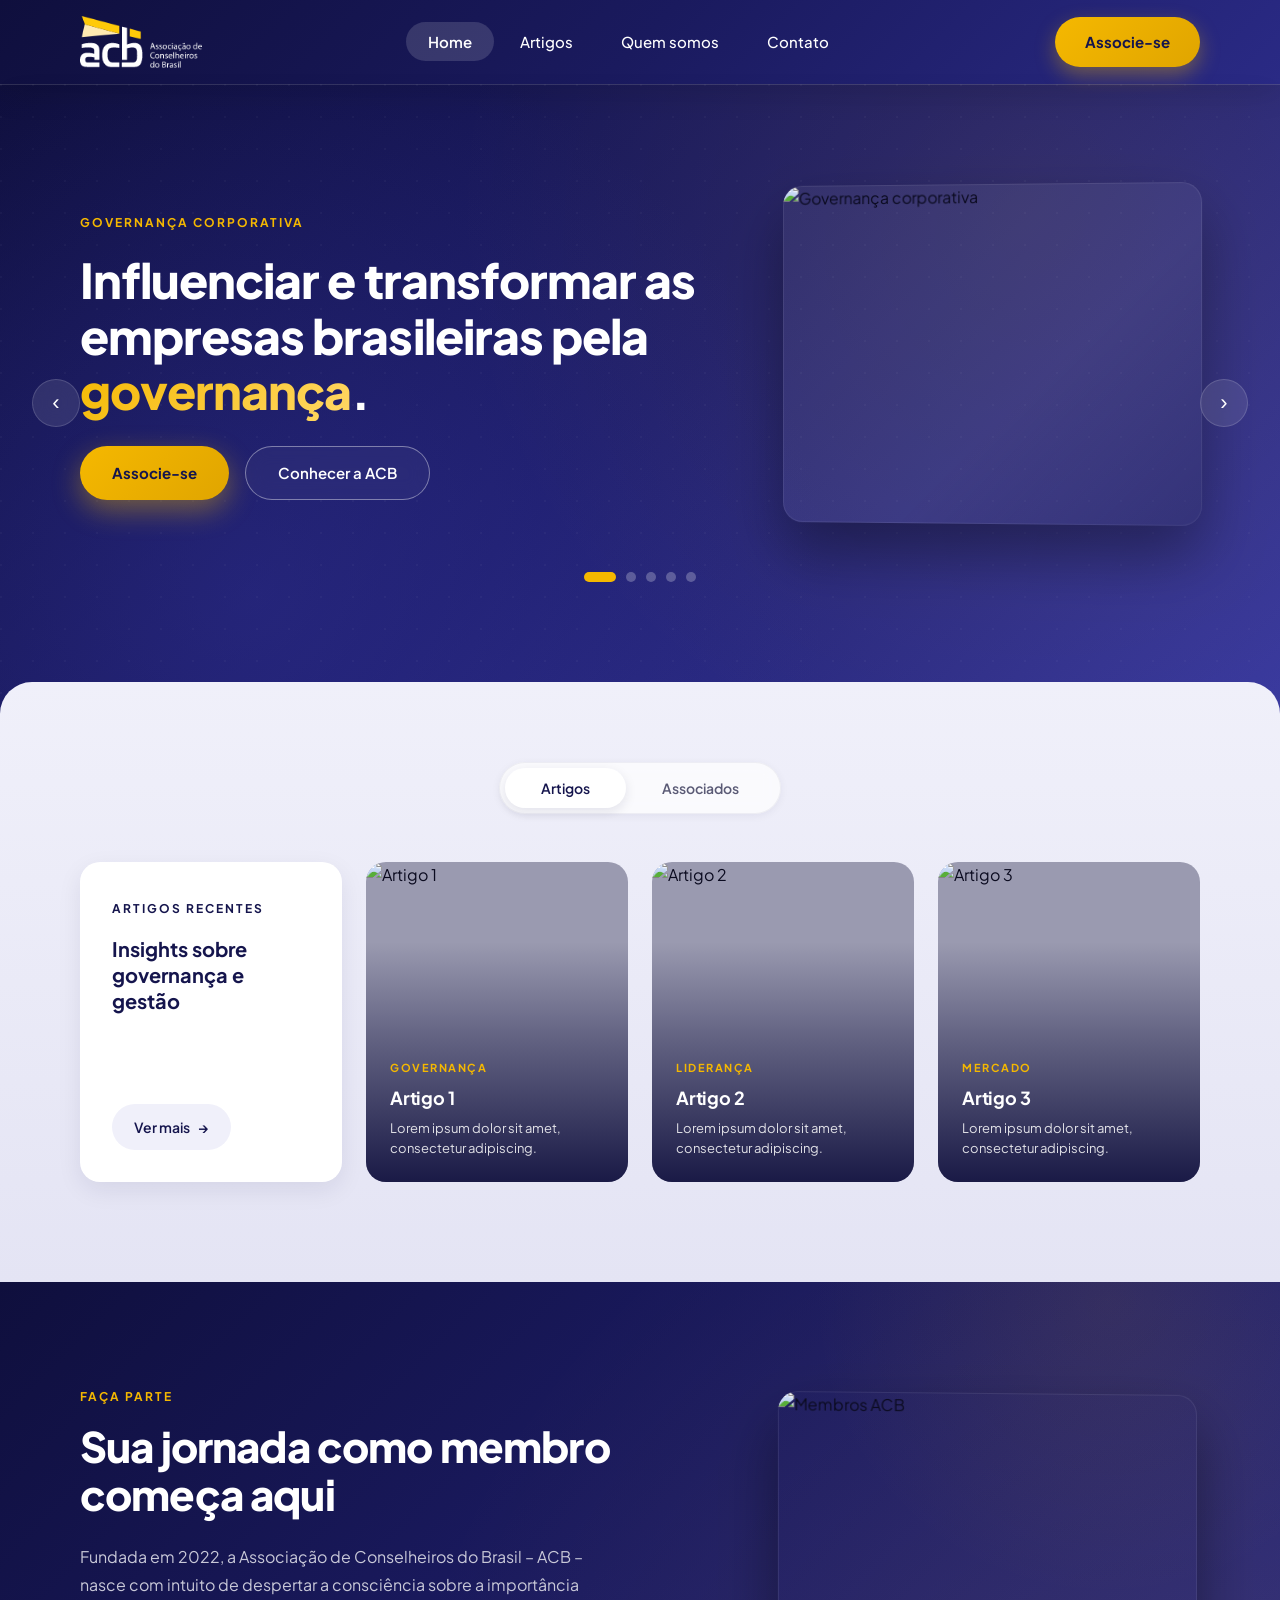
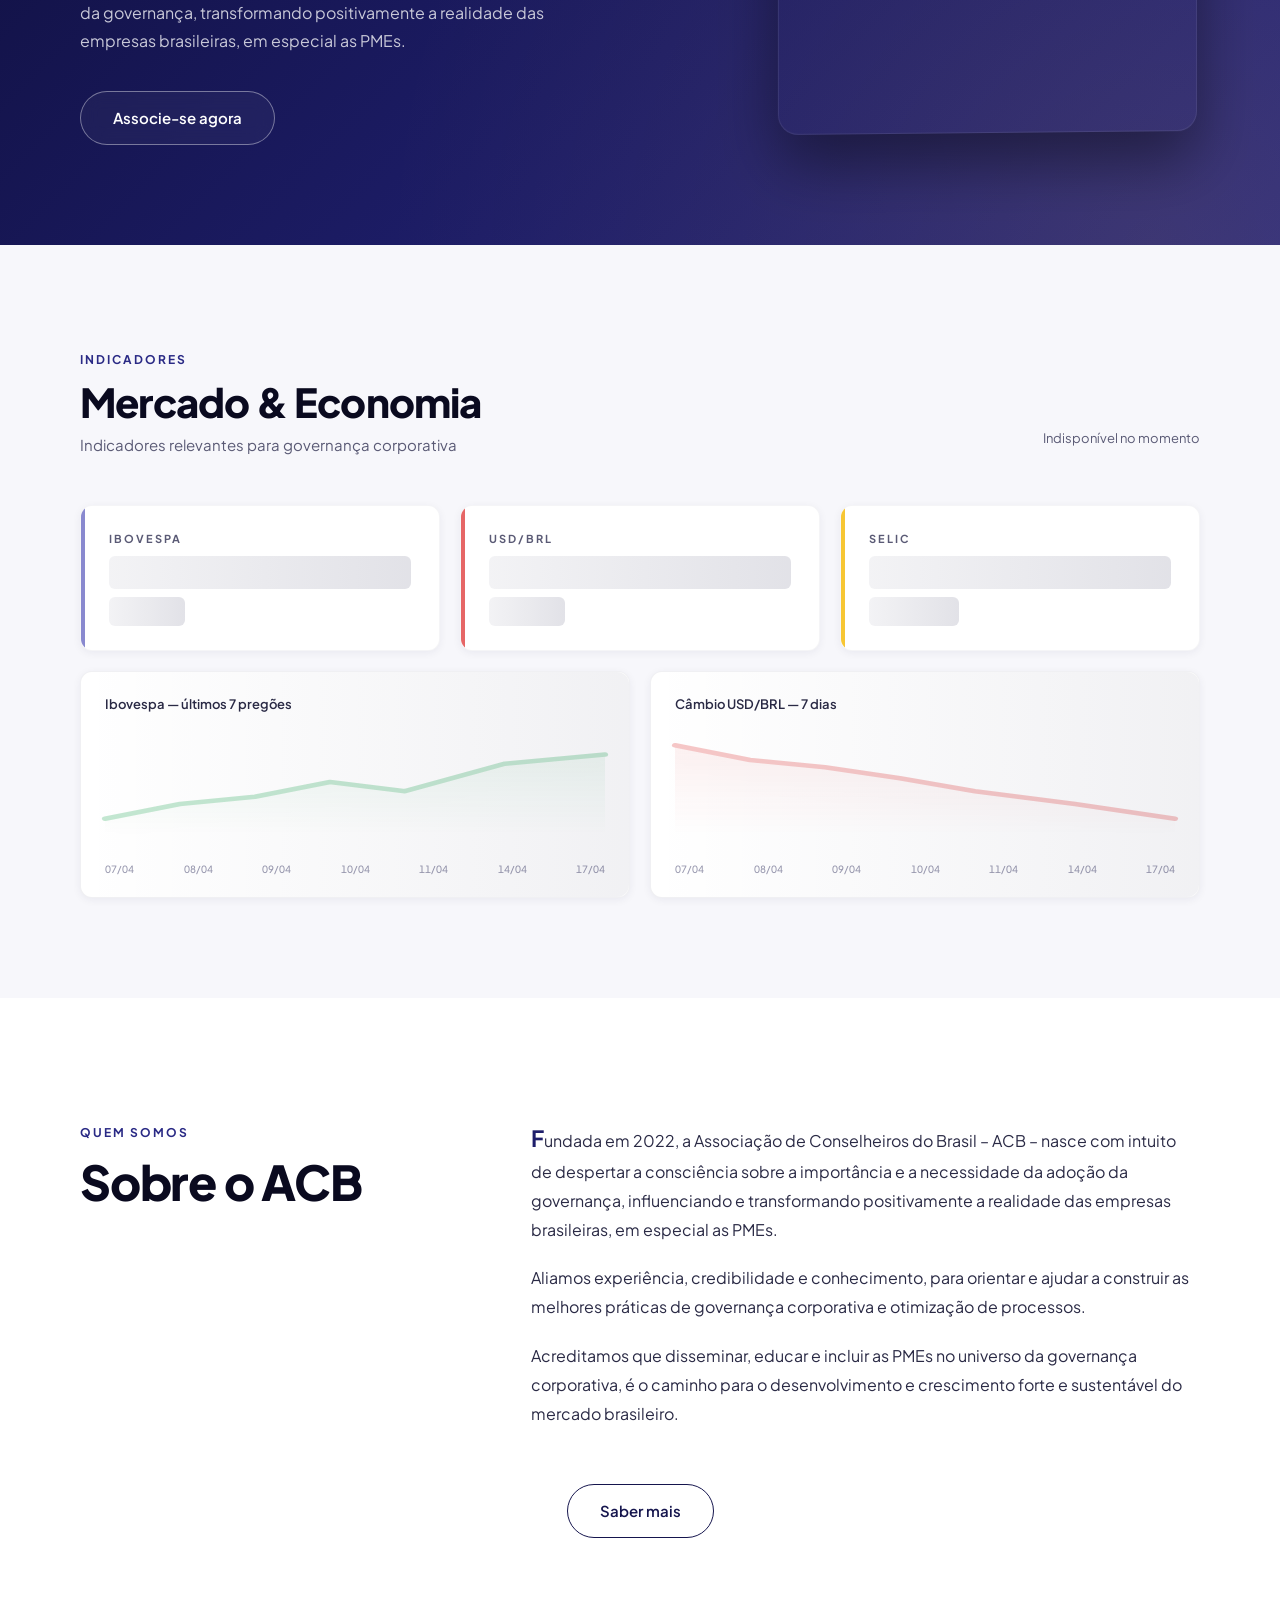
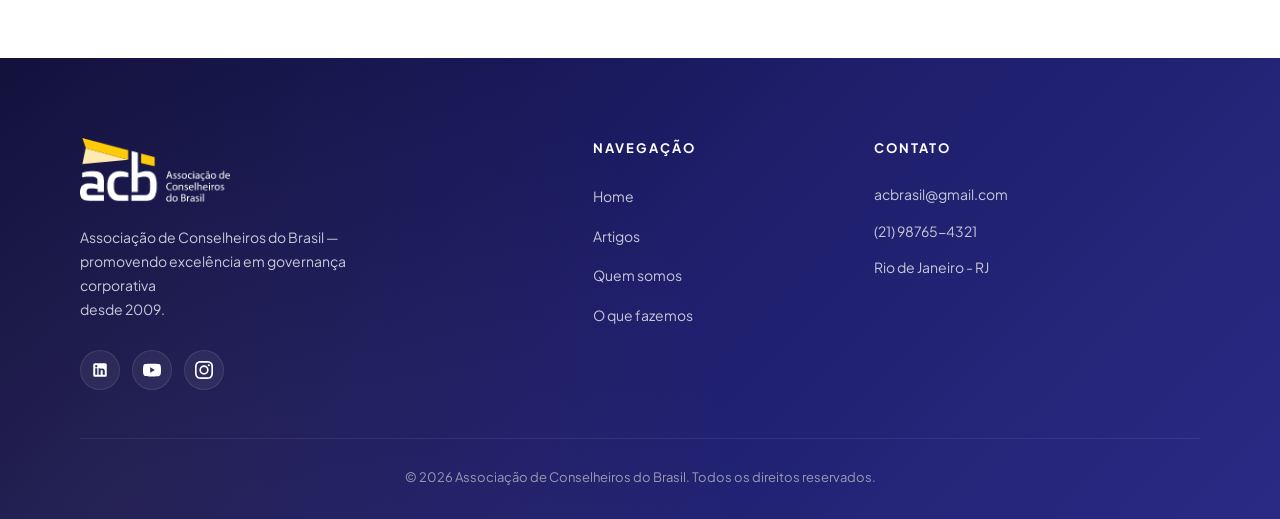
==== commit 7c565b18: "APIs" ====
--- a/index.html
+++ b/index.html
@@ -28,7 +28,7 @@
                     <li><a href="pages/contato/contato.html">Contato</a></li>
                 </ul>
             </nav>
-            <a href="pages/contato/contato.html#associe-form" class="header-cta">Associe-se</a>
+            <a href="pages/contato/contato.html#associe" class="header-cta">Associe-se</a>
             <button class="hamburger" aria-label="Abrir menu" aria-expanded="false">
                 <span></span><span></span><span></span>
             </button>
@@ -39,7 +39,7 @@
                 <a href="pages/artigos/artigos.html">Artigos</a>
                 <a href="pages/quem_somos/quem_somos.html">Quem somos</a>
                 <a href="pages/contato/contato.html">Contato</a>
-                <a href="pages/contato/contato.html#associe-form" class="mobile-drawer-cta">Associe-se</a>
+                <a href="pages/contato/contato.html#associe" class="mobile-drawer-cta">Associe-se</a>
             </nav>
         </div>
     </header>
@@ -56,7 +56,7 @@
                         <span class="hero-eyebrow">Governança Corporativa</span>
                         <h1>Influenciar e transformar as empresas brasileiras pela <span>governança</span>.</h1>
                         <div class="hero-actions">
-                            <a href="/pages/contato/contato.html#associe-form" class="btn-primary">Associe-se</a>
+                            <a href="#" class="btn-primary">Associe-se</a>
                             <a href="pages/quem_somos/quem_somos.html" class="btn-outline">Conhecer a ACB</a>
                         </div>
                     </div>
@@ -70,7 +70,7 @@
                         <span class="hero-eyebrow">Liderança</span>
                         <h1>Construindo líderes preparados para os <span>desafios</span> do mercado atual.</h1>
                         <div class="hero-actions">
-                            <a href="#" class="btn-primary">Saiba mais</a>
+                            <a href="pages/artigos/artigos.html" class="btn-primary">Saiba mais</a>
                         </div>
                     </div>
                     <div class="hero-image">
@@ -83,7 +83,7 @@
                         <span class="hero-eyebrow">Conexão</span>
                         <h1>Conectando conselheiros e empresas para um <span>futuro sustentável</span>.</h1>
                         <div class="hero-actions">
-                            <a href="#" class="btn-primary">Saiba mais</a>
+                            <a href="pages/artigos/artigos.html" class="btn-primary">Saiba mais</a>
                         </div>
                     </div>
                     <div class="hero-image">
@@ -96,7 +96,7 @@
                         <span class="hero-eyebrow">Excelência</span>
                         <h1>Excelência em governança para empresas de <span>todos os segmentos</span>.</h1>
                         <div class="hero-actions">
-                            <a href="#" class="btn-primary">Saiba mais</a>
+                            <a href="pages/artigos/artigos.html" class="btn-primary">Saiba mais</a>
                         </div>
                     </div>
                     <div class="hero-image">
@@ -109,7 +109,7 @@
                         <span class="hero-eyebrow">Cultura</span>
                         <h1>Transformando a cultura organizacional brasileira <span>desde 2009</span>.</h1>
                         <div class="hero-actions">
-                            <a href="#" class="btn-primary">Saiba mais</a>
+                            <a href="pages/artigos/artigos.html" class="btn-primary">Saiba mais</a>
                         </div>
                     </div>
                     <div class="hero-image">
@@ -140,7 +140,7 @@
                 <div class="card card--label">
                     <div>
                         <span class="card-label">Artigos recentes</span>
-                        <h2 class="card-headline">Insights sobre governança e gestão</h2>
+                        <h3 class="card-headline">Insights sobre governança e gestão</h3>
                     </div>
                     <a href="pages/artigos/artigos.html" class="card-link">Ver mais</a>
                 </div>
@@ -176,7 +176,7 @@
                         <span class="card-label">Associados</span>
                         <h3 class="card-headline">Conselheiros que fazem a diferença</h3>
                     </div>
-                    <a href="/pages/quem_somos/quem_somos.html#badge-fundadores" class="card-link">Ver mais</a>
+                    <a href="#" class="card-link">Ver mais</a>
                 </div>
                 <div class="card card--photo">
                     <img src="images/associado-1.jpg" alt="Associado 1">
@@ -214,7 +214,7 @@
                     <p>Fundada em 2022, a Associação de Conselheiros do Brasil – ACB – nasce com intuito de despertar a
                         consciência sobre a importância da governança, transformando positivamente a realidade das
                         empresas brasileiras, em especial as PMEs.</p>
-                    <a href="/pages/contato/contato.html#associe-form" class="btn-outline">Associe-se agora</a>
+                    <a href="#" class="btn-outline">Associe-se agora</a>
                 </div>
                 <div class="jornada-image reveal">
                     <img src="images/jornada.jpg" alt="Membros ACB">
@@ -236,25 +236,25 @@
 
                 <div class="mercado-grid">
                     <div class="indicadores reveal">
-                        <div class="indicador">
+                        <div class="indicador is-loading">
                             <span class="ind-label">IBOVESPA</span>
-                            <span class="ind-value">134.281</span>
-                            <span class="ind-change positive">▲ +0,83%</span>
-                        </div>
-                        <div class="indicador">
+                            <span class="ind-value">000.000</span>
+                            <span class="ind-change neutral">▲ 0,00%</span>
+                        </div>
+                        <div class="indicador is-loading">
                             <span class="ind-label">USD/BRL</span>
-                            <span class="ind-value">R$ 5,71</span>
-                            <span class="ind-change negative">▼ -0,22%</span>
-                        </div>
-                        <div class="indicador">
+                            <span class="ind-value">R$ 0,00</span>
+                            <span class="ind-change neutral">▲ 0,00%</span>
+                        </div>
+                        <div class="indicador is-loading">
                             <span class="ind-label">SELIC</span>
-                            <span class="ind-value">13,25%</span>
-                            <span class="ind-change neutral">— 0,4</span>
+                            <span class="ind-value">00,00%</span>
+                            <span class="ind-change neutral">Meta anual</span>
                         </div>
                     </div>
 
                     <div class="charts reveal">
-                        <div class="chart-box">
+                        <div class="chart-box is-loading">
                             <span class="chart-title">Ibovespa — últimos 7 pregões</span>
                             <svg viewBox="0 0 200 60" class="sparkline sparkline--green" preserveAspectRatio="none">
                                 <defs>
@@ -272,7 +272,7 @@
                                 <span>07/04</span><span>08/04</span><span>09/04</span><span>10/04</span><span>11/04</span><span>14/04</span><span>17/04</span>
                             </div>
                         </div>
-                        <div class="chart-box">
+                        <div class="chart-box is-loading">
                             <span class="chart-title">Câmbio USD/BRL — 7 dias</span>
                             <svg viewBox="0 0 200 60" class="sparkline sparkline--red" preserveAspectRatio="none">
                                 <defs>
@@ -352,7 +352,7 @@
                 </div>
             </div>
             <div class="footer-column">
-                <h3>Navegação</h3>
+                <h4>Navegação</h4>
                 <ul>
                     <li><a href="index.html">Home</a></li>
                     <li><a href="pages/artigos/artigos.html">Artigos</a></li>
@@ -361,16 +361,7 @@
                 </ul>
             </div>
             <div class="footer-column">
-                <h3>Serviços</h3>
-                <ul>
-                    <li><a href="#">Internacionalização</a></li>
-                    <li><a href="#">Cultura organizacional</a></li>
-                    <li><a href="#">Fusões e aquisições</a></li>
-                    <li><a href="#">Logística</a></li>
-                </ul>
-            </div>
-            <div class="footer-column">
-                <h3>Contato</h3>
+                <h4>Contato</h4>
                 <div class="contact-info">
                     <p><a class="contact-link" href="mailto:acbrasil@gmail.com">acbrasil@gmail.com</a></p>
                     <p><a class="contact-link" href="tel:+5521987654321">(21) 98765-4321</a></p>
--- a/styles.css
+++ b/styles.css
@@ -48,6 +48,7 @@
 
 html {
     scroll-behavior: smooth;
+    overflow-x: hidden;
 }
 
 body {
@@ -57,6 +58,8 @@
     -webkit-font-smoothing: antialiased;
     -moz-osx-font-smoothing: grayscale;
     line-height: 1.6;
+    overflow-x: hidden;
+    max-width: 100vw;
 }
 
 a {
@@ -182,10 +185,12 @@
 .header.menu-open .hamburger span:nth-child(1) {
     transform: translateY(7px) rotate(45deg);
 }
+
 .header.menu-open .hamburger span:nth-child(2) {
     opacity: 0;
     transform: scaleX(0);
 }
+
 .header.menu-open .hamburger span:nth-child(3) {
     transform: translateY(-7px) rotate(-45deg);
 }
@@ -569,6 +574,7 @@
 .card--photo:hover img {
     transform: scale(1.08);
 }
+
 
 .card-overlay {
     position: absolute;
@@ -794,25 +800,12 @@
 .mercado-update {
     font-size: 13px;
     color: var(--ink-500);
-    background: #ffffff;
-    padding: 8px 16px;
-    border-radius: 999px;
-    box-shadow: var(--shadow-sm);
+    padding: 8px 0;
     display: inline-flex;
     align-items: center;
     gap: 8px;
 }
 
-.mercado-update::before {
-    content: "";
-    width: 8px;
-    height: 8px;
-    border-radius: 50%;
-    background: var(--green-500);
-    box-shadow: 0 0 0 4px rgba(22, 163, 74, 0.2);
-    animation: pulse 2s infinite;
-}
-
 @keyframes pulse {
 
     0%,
@@ -826,29 +819,45 @@
 }
 
 .mercado-grid {
-    display: grid;
-    grid-template-columns: 1fr 2fr;
-    gap: 32px;
-    align-items: stretch;
+    display: flex;
+    flex-direction: column;
+    gap: 20px;
 }
 
 .indicadores {
     display: grid;
-    grid-template-rows: repeat(3, 1fr);
-    gap: 16px;
+    grid-template-columns: repeat(3, 1fr);
+    gap: 20px;
 }
 
 .indicador {
     display: flex;
     flex-direction: column;
-    gap: 6px;
-    padding: 24px;
+    gap: 8px;
+    padding: 24px 28px;
     background: #ffffff;
     border-radius: var(--radius-md);
     box-shadow: var(--shadow-sm);
     transition: transform 0.3s var(--ease), box-shadow 0.3s var(--ease);
     border: 1px solid rgba(15, 15, 61, 0.04);
-}
+    position: relative;
+    overflow: hidden;
+}
+
+.indicador::before {
+    content: "";
+    position: absolute;
+    left: 0;
+    top: 0;
+    bottom: 0;
+    width: 4px;
+    background: var(--navy-500);
+    opacity: 0.6;
+    border-radius: 4px 0 0 4px;
+}
+
+.indicador:nth-child(2)::before { background: var(--red-500); opacity: 0.7; }
+.indicador:nth-child(3)::before { background: var(--gold-500); opacity: 0.8; }
 
 .indicador:hover {
     transform: translateY(-3px);
@@ -864,11 +873,11 @@
 }
 
 .ind-value {
-    font-size: 28px;
+    font-size: 32px;
     font-weight: 800;
     color: var(--ink-900);
-    letter-spacing: -0.02em;
-    line-height: 1.1;
+    letter-spacing: -0.025em;
+    line-height: 1.05;
 }
 
 .ind-change {
@@ -907,9 +916,12 @@
     background: #ffffff;
     border: 1px solid rgba(15, 15, 61, 0.06);
     border-radius: var(--radius-md);
-    padding: 24px;
+    padding: 22px 24px 20px;
     box-shadow: var(--shadow-sm);
     transition: transform 0.3s var(--ease), box-shadow 0.3s var(--ease);
+    display: flex;
+    flex-direction: column;
+    gap: 12px;
 }
 
 .chart-box:hover {
@@ -918,16 +930,17 @@
 }
 
 .chart-title {
-    display: block;
+    display: flex;
+    align-items: center;
+    justify-content: space-between;
     font-size: 13px;
     font-weight: 600;
     color: var(--ink-700);
-    margin-bottom: 16px;
 }
 
 .sparkline {
     width: 100%;
-    height: 80px;
+    height: 110px;
     display: block;
     overflow: visible;
 }
@@ -936,6 +949,19 @@
     filter: drop-shadow(0 4px 8px rgba(0, 0, 0, 0.08));
     stroke-linecap: round;
     stroke-linejoin: round;
+    transition: stroke 0.5s var(--ease);
+}
+
+/* Dot no final do sparkline com pulse sutil */
+.spark-dot {
+    filter: drop-shadow(0 2px 4px rgba(0, 0, 0, 0.15));
+    transition: cx 0.6s var(--ease), cy 0.6s var(--ease), fill 0.5s var(--ease);
+    animation: dot-pulse 2.2s ease-in-out infinite;
+}
+
+@keyframes dot-pulse {
+    0%, 100% { r: 3.5; }
+    50% { r: 4.5; }
 }
 
 .chart-labels {
@@ -948,6 +974,53 @@
     font-size: 10px;
     color: var(--ink-300);
     font-weight: 500;
+    font-variant-numeric: tabular-nums;
+}
+
+/* ── Loading skeleton (shimmer) ── */
+.indicador.is-loading .ind-value,
+.indicador.is-loading .ind-change {
+    color: transparent !important;
+    background: linear-gradient(90deg,
+        rgba(15, 15, 61, 0.05) 0%,
+        rgba(15, 15, 61, 0.12) 50%,
+        rgba(15, 15, 61, 0.05) 100%);
+    background-size: 200% 100%;
+    border-radius: 6px;
+    animation: shimmer 1.4s ease-in-out infinite;
+}
+
+.chart-box.is-loading .sparkline {
+    opacity: 0.25;
+}
+
+.chart-box.is-loading {
+    position: relative;
+}
+
+.chart-box.is-loading::after {
+    content: "";
+    position: absolute;
+    inset: 0;
+    background: linear-gradient(90deg,
+        transparent 0%,
+        rgba(15, 15, 61, 0.06) 50%,
+        transparent 100%);
+    background-size: 200% 100%;
+    animation: shimmer 1.4s ease-in-out infinite;
+    pointer-events: none;
+    border-radius: var(--radius-md);
+}
+
+@keyframes shimmer {
+    0% { background-position: 200% 0; }
+    100% { background-position: -200% 0; }
+}
+
+/* Tabular numbers em todos os valores numéricos */
+.ind-value,
+.ind-change {
+    font-variant-numeric: tabular-nums;
 }
 
 /* #endregion */
@@ -1026,7 +1099,7 @@
 
 .footer-content {
     display: grid;
-    grid-template-columns: 2fr 1fr 1.2fr 1.2fr;
+    grid-template-columns: 2fr 1fr 1.4fr;
     gap: 48px;
     max-width: 1400px;
     margin: 0 auto;
@@ -1087,7 +1160,7 @@
     fill: currentColor;
 }
 
-.footer-column h3 {
+.footer-column h4 {
     font-size: 13px;
     font-weight: 700;
     color: #ffffff;
@@ -1183,7 +1256,7 @@
     }
 
     .header-nav,
-    .header-content > .header-cta {
+    .header-content>.header-cta {
         display: none;
     }
 
@@ -1198,10 +1271,6 @@
 
     .cards-grid {
         grid-template-columns: repeat(2, 1fr);
-    }
-
-    .mercado-grid {
-        grid-template-columns: 1fr;
     }
 
     .sobre-content {
@@ -1278,6 +1347,10 @@
         grid-template-columns: 1fr;
     }
 
+    .indicadores {
+        grid-template-columns: 1fr;
+    }
+
     .footer-content {
         grid-template-columns: 1fr 1fr;
         gap: 32px;
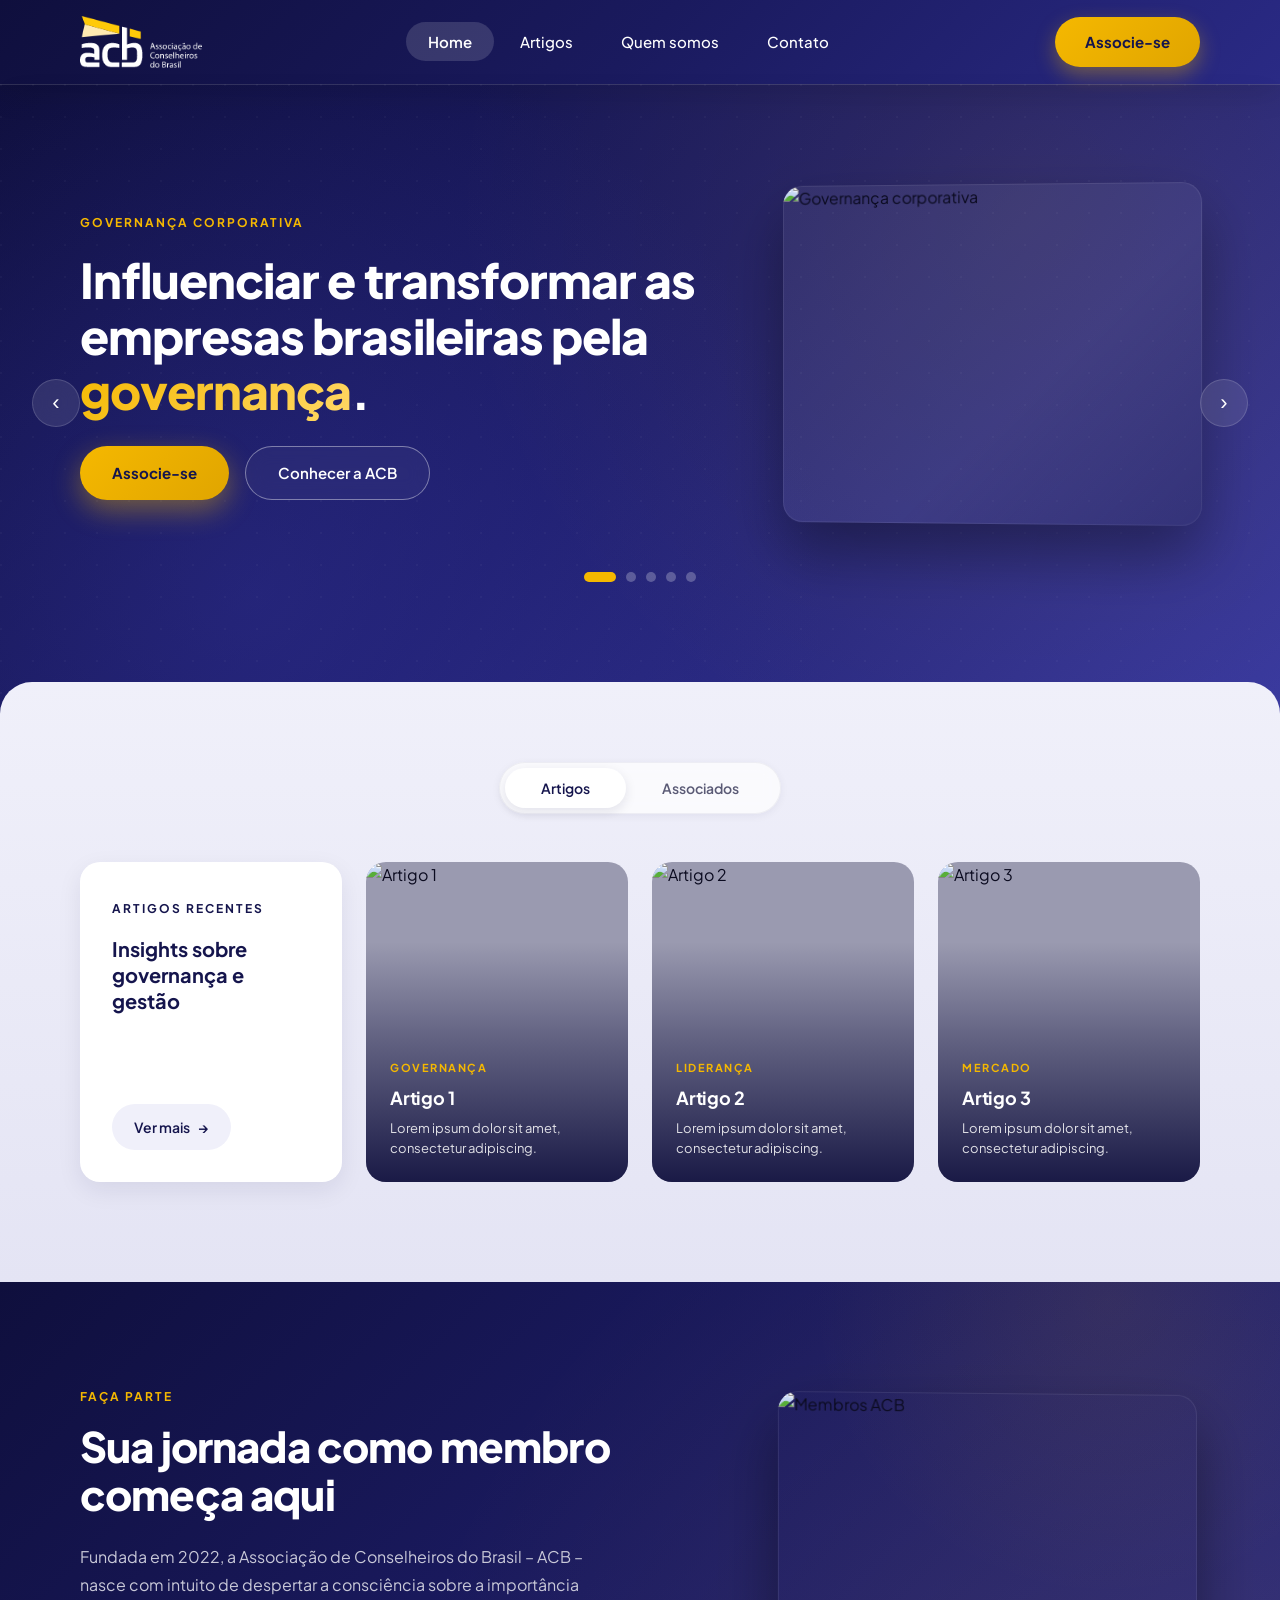
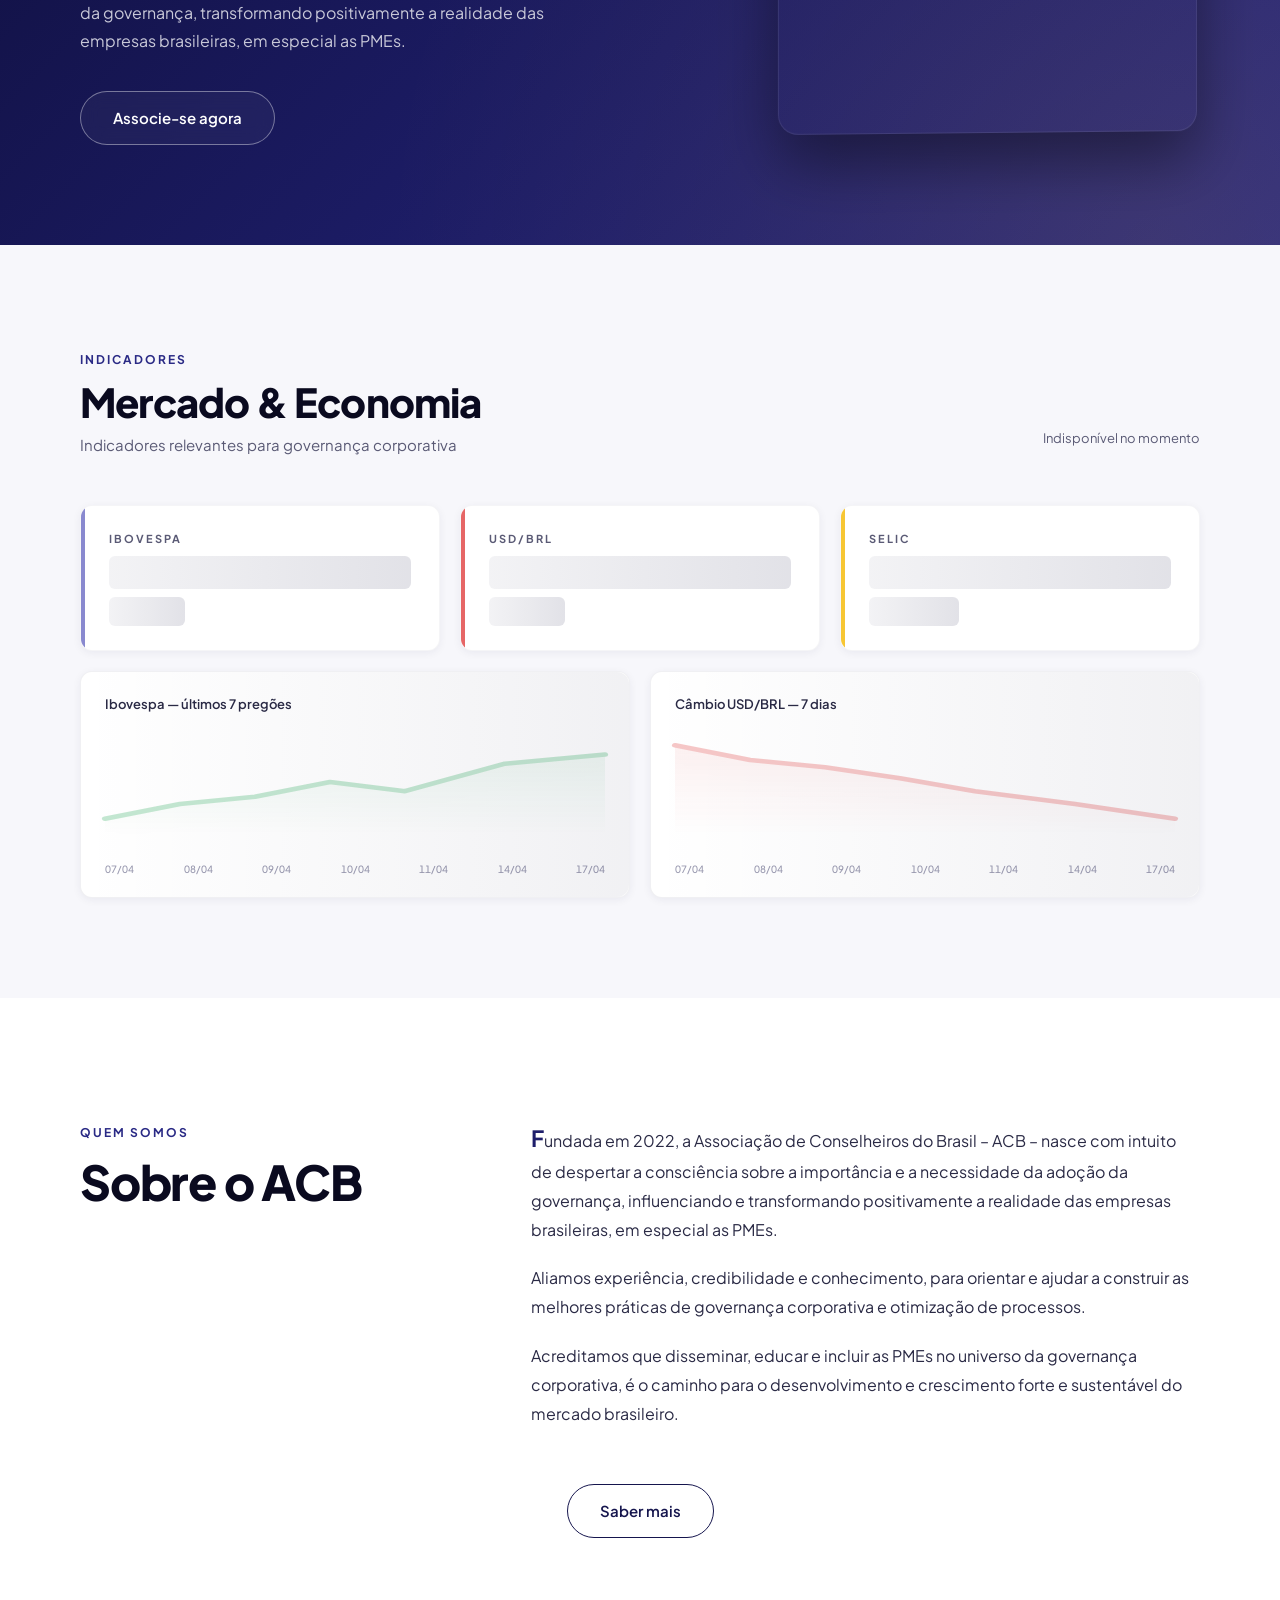
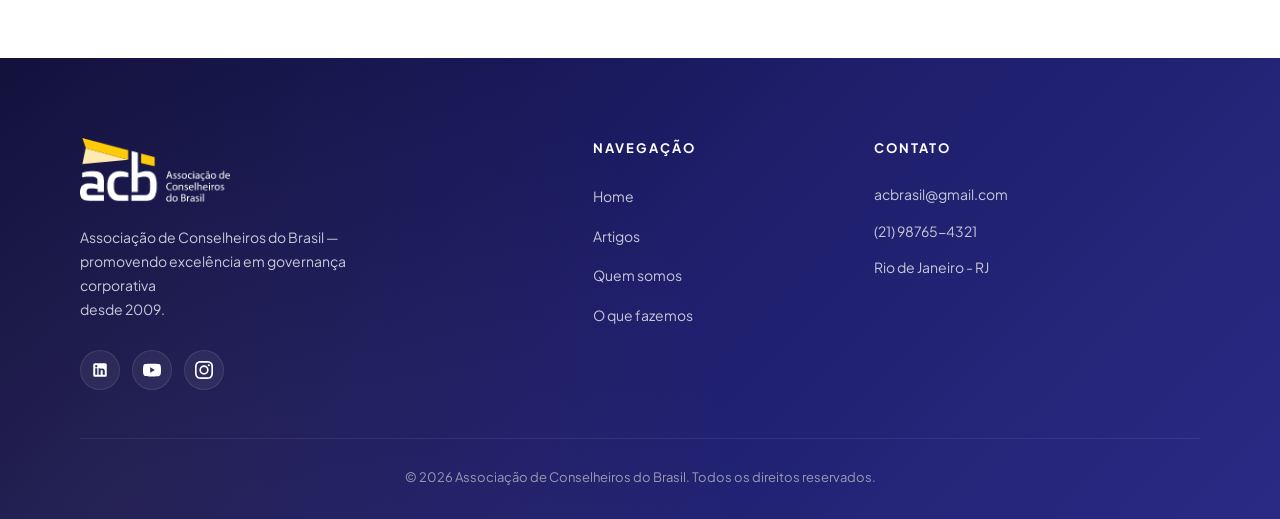
==== commit d331a09d: "refatoração com validação final" ====
--- a/index.html
+++ b/index.html
@@ -28,7 +28,7 @@
                     <li><a href="pages/contato/contato.html">Contato</a></li>
                 </ul>
             </nav>
-            <a href="pages/contato/contato.html#associe" class="header-cta">Associe-se</a>
+            <a href="pages/contato/contato.html#associe-form" class="header-cta">Associe-se</a>
             <button class="hamburger" aria-label="Abrir menu" aria-expanded="false">
                 <span></span><span></span><span></span>
             </button>
@@ -39,7 +39,7 @@
                 <a href="pages/artigos/artigos.html">Artigos</a>
                 <a href="pages/quem_somos/quem_somos.html">Quem somos</a>
                 <a href="pages/contato/contato.html">Contato</a>
-                <a href="pages/contato/contato.html#associe" class="mobile-drawer-cta">Associe-se</a>
+                <a href="pages/contato/contato.html#associe-form" class="mobile-drawer-cta">Associe-se</a>
             </nav>
         </div>
     </header>
@@ -56,7 +56,7 @@
                         <span class="hero-eyebrow">Governança Corporativa</span>
                         <h1>Influenciar e transformar as empresas brasileiras pela <span>governança</span>.</h1>
                         <div class="hero-actions">
-                            <a href="#" class="btn-primary">Associe-se</a>
+                            <a href="/pages/contato/contato.html#associe-form" class="btn-primary">Associe-se</a>
                             <a href="pages/quem_somos/quem_somos.html" class="btn-outline">Conhecer a ACB</a>
                         </div>
                     </div>
@@ -140,7 +140,7 @@
                 <div class="card card--label">
                     <div>
                         <span class="card-label">Artigos recentes</span>
-                        <h3 class="card-headline">Insights sobre governança e gestão</h3>
+                        <h2 class="card-headline">Insights sobre governança e gestão</h2>
                     </div>
                     <a href="pages/artigos/artigos.html" class="card-link">Ver mais</a>
                 </div>
@@ -176,7 +176,7 @@
                         <span class="card-label">Associados</span>
                         <h3 class="card-headline">Conselheiros que fazem a diferença</h3>
                     </div>
-                    <a href="#" class="card-link">Ver mais</a>
+                    <a href="/pages/quem_somos/quem_somos.html#founders" class="card-link">Ver mais</a>
                 </div>
                 <div class="card card--photo">
                     <img src="images/associado-1.jpg" alt="Associado 1">
@@ -214,7 +214,7 @@
                     <p>Fundada em 2022, a Associação de Conselheiros do Brasil – ACB – nasce com intuito de despertar a
                         consciência sobre a importância da governança, transformando positivamente a realidade das
                         empresas brasileiras, em especial as PMEs.</p>
-                    <a href="#" class="btn-outline">Associe-se agora</a>
+                    <a href="/pages/contato/contato.html#associe-form" class="btn-outline">Associe-se agora</a>
                 </div>
                 <div class="jornada-image reveal">
                     <img src="images/jornada.jpg" alt="Membros ACB">
@@ -352,16 +352,16 @@
                 </div>
             </div>
             <div class="footer-column">
-                <h4>Navegação</h4>
+                <h3>Navegação</h3>
                 <ul>
                     <li><a href="index.html">Home</a></li>
                     <li><a href="pages/artigos/artigos.html">Artigos</a></li>
                     <li><a href="pages/quem_somos/quem_somos.html">Quem somos</a></li>
-                    <li><a href="#">O que fazemos</a></li>
+                    <li><a href="/pages/quem_somos/quem_somos.html#oque-fazemos">O que fazemos</a></li>
                 </ul>
             </div>
             <div class="footer-column">
-                <h4>Contato</h4>
+                <h3>Contato</h3>
                 <div class="contact-info">
                     <p><a class="contact-link" href="mailto:acbrasil@gmail.com">acbrasil@gmail.com</a></p>
                     <p><a class="contact-link" href="tel:+5521987654321">(21) 98765-4321</a></p>
--- a/styles.css
+++ b/styles.css
@@ -1160,7 +1160,7 @@
     fill: currentColor;
 }
 
-.footer-column h4 {
+.footer-column h3 {
     font-size: 13px;
     font-weight: 700;
     color: #ffffff;
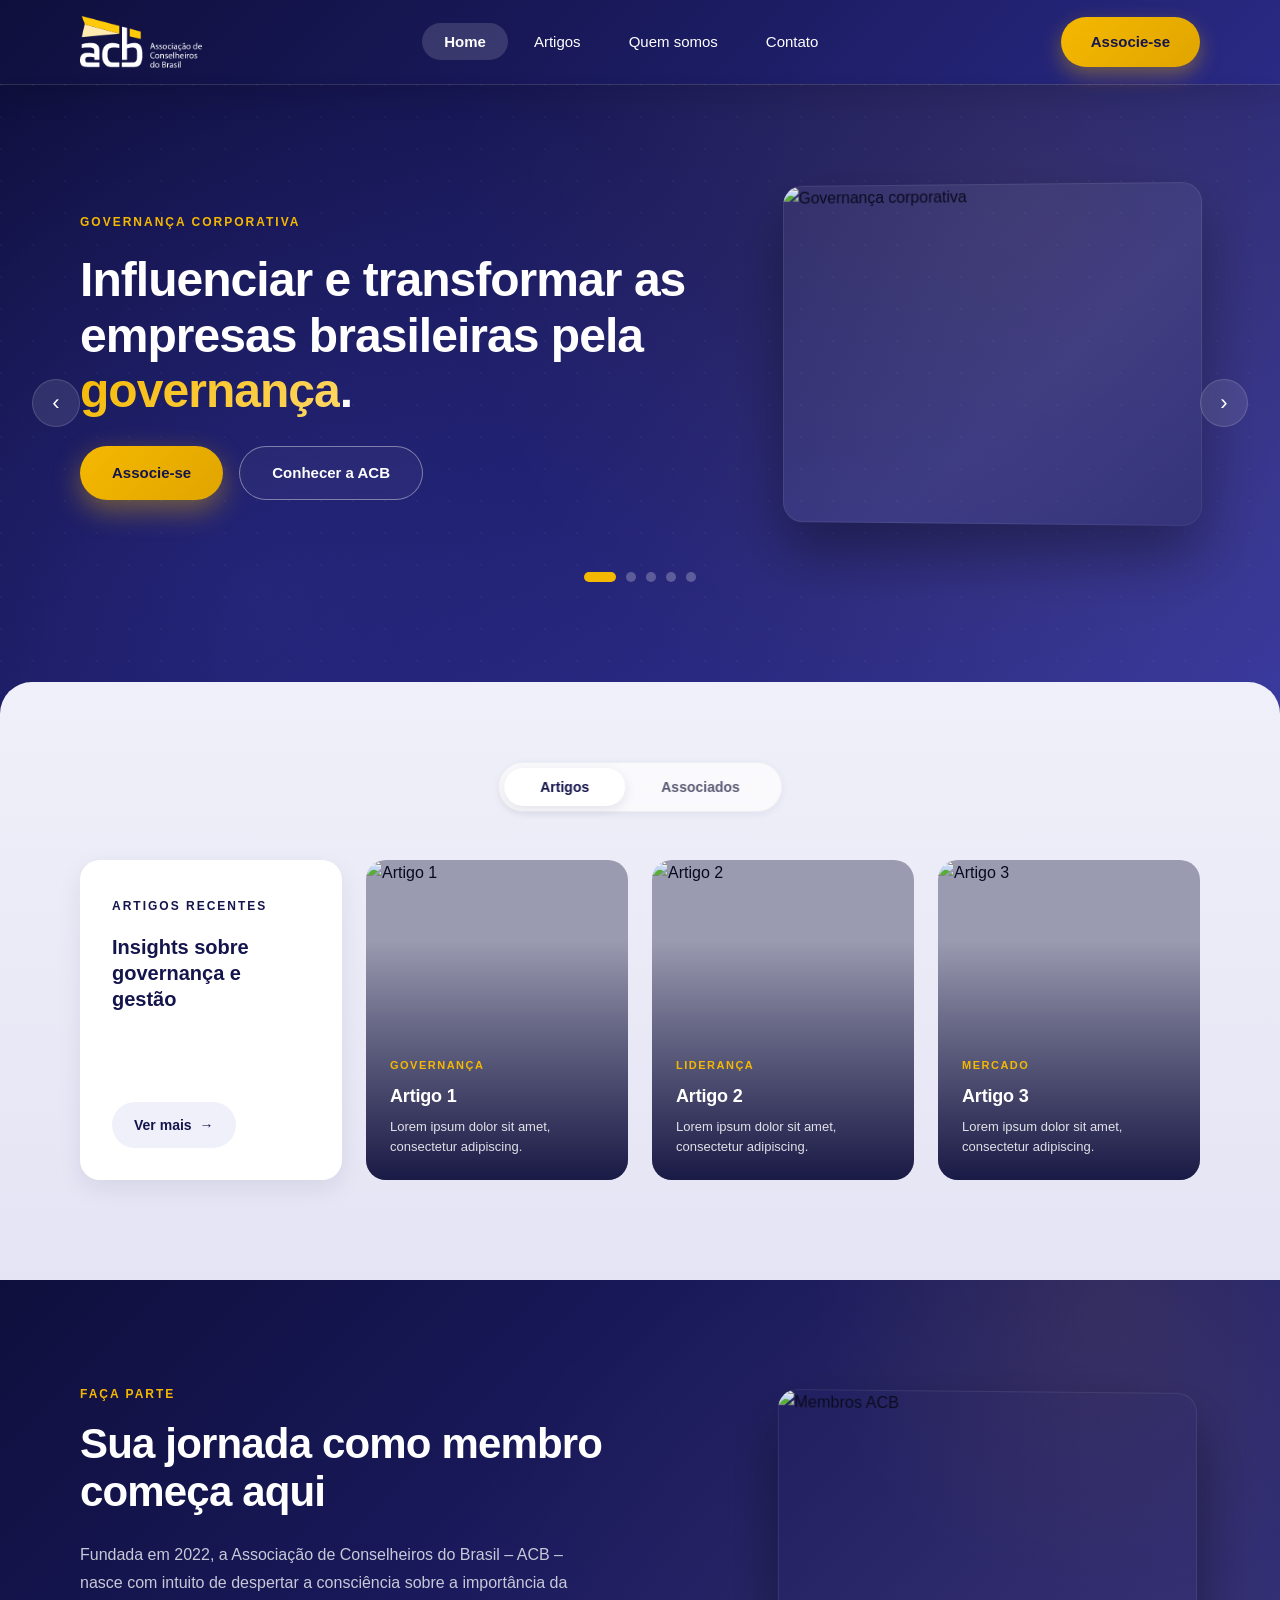
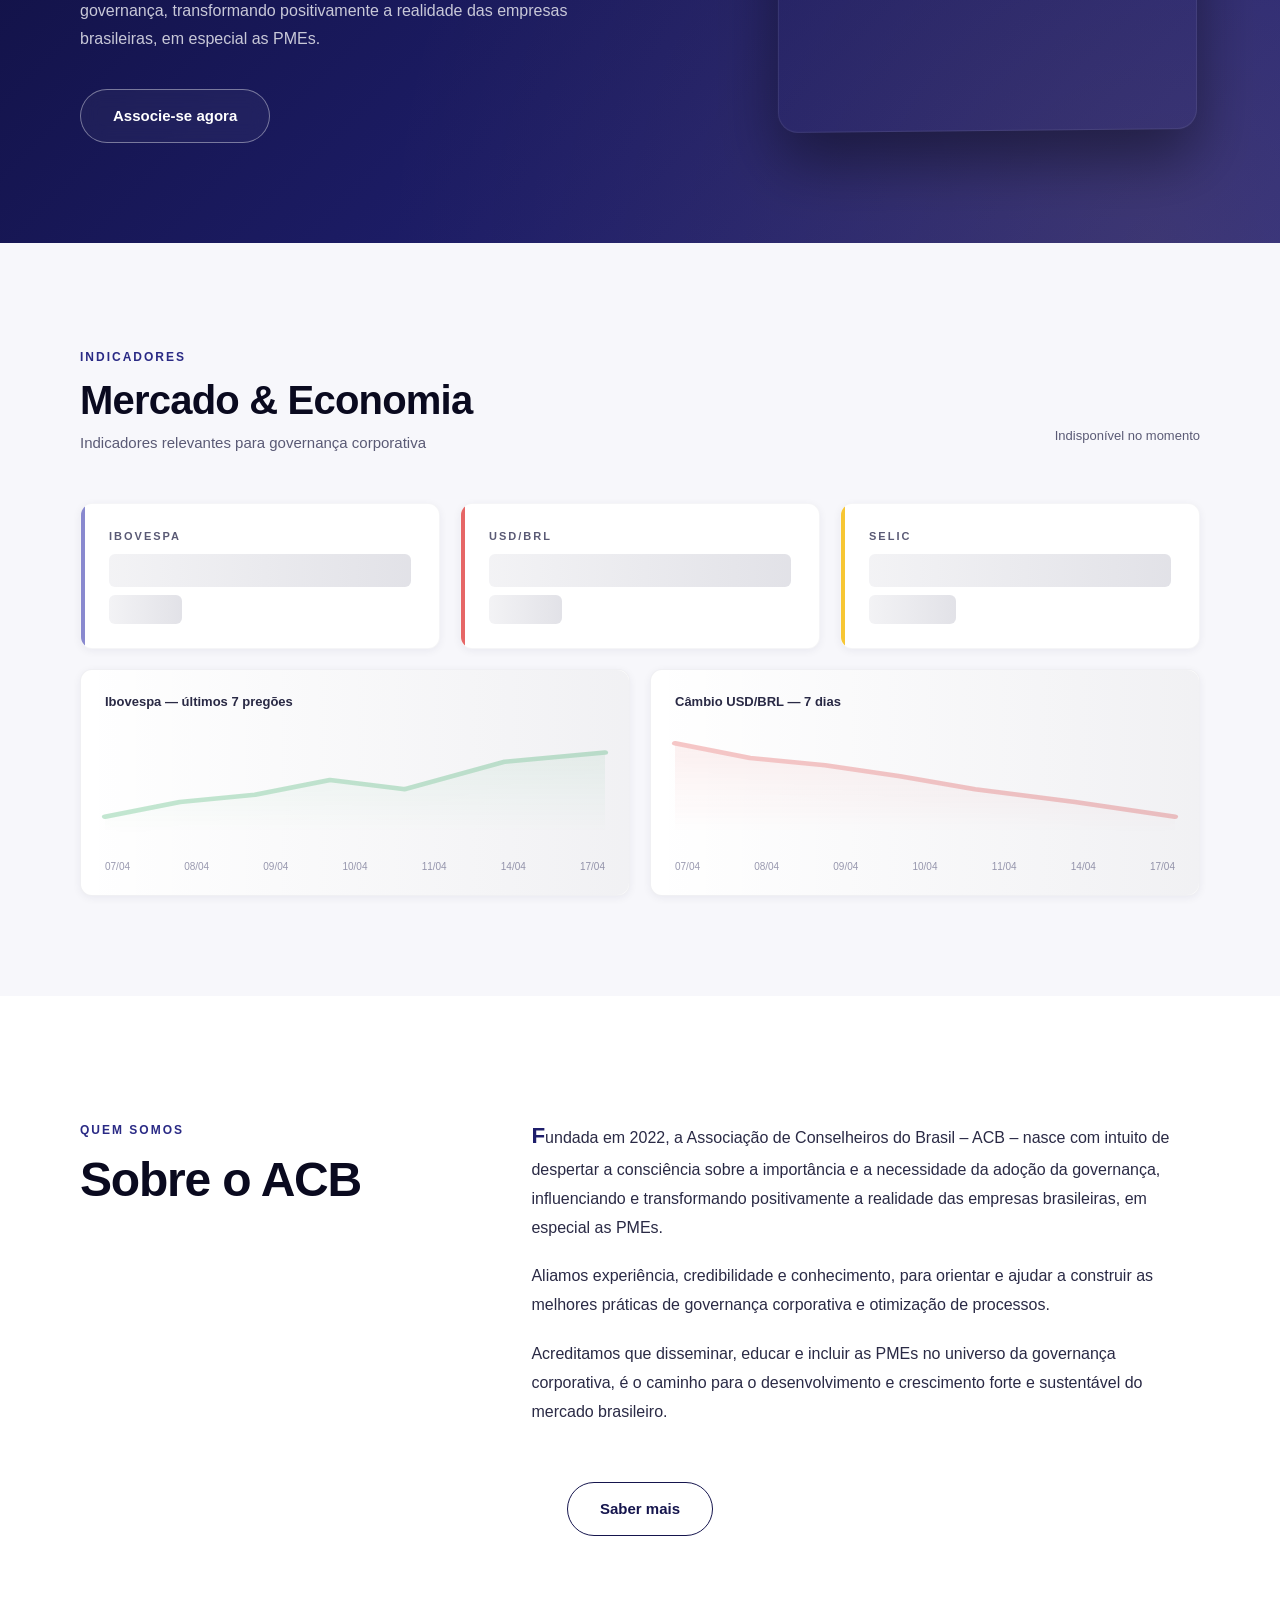
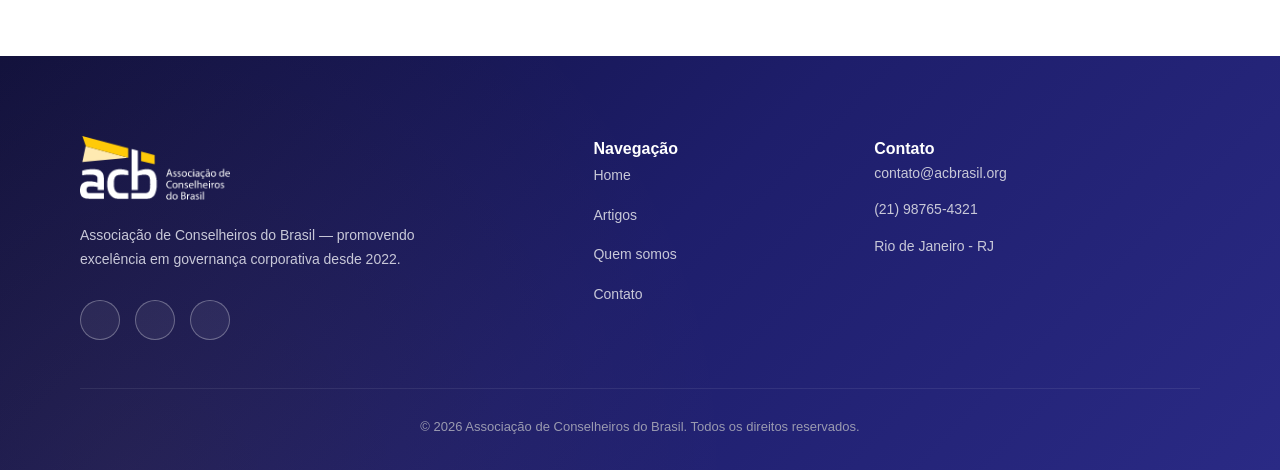
==== commit 42ac1393: "Refatorar a estrutura HTML e atualizar os links de redes sociais em várias páginas; aprimorar o esti" ====
--- a/index.html
+++ b/index.html
@@ -5,12 +5,9 @@
     <meta charset="UTF-8">
     <meta name="viewport" content="width=device-width, initial-scale=1.0">
     <title>ACB - Associação de Conselheiros do Brasil</title>
-    <link rel="preconnect" href="https://fonts.googleapis.com">
-    <link rel="preconnect" href="https://fonts.gstatic.com" crossorigin>
-    <link
-        href="https://fonts.googleapis.com/css2?family=Plus+Jakarta+Sans:wght@400;500;600;700;800&family=Inter:wght@400;500;600&display=swap"
-        rel="stylesheet">
     <link rel="stylesheet" href="styles.css">
+    <link rel="icon" type="image/png" href="https://acbrasil.org.br/cms/wp-content/uploads/2022/05/cropped-favicon-32x32.png" sizes="32x32">
+    <link rel="stylesheet" href="https://cdnjs.cloudflare.com/ajax/libs/font-awesome/7.0.1/css/all.min.css">
 </head>
 
 <body>
@@ -28,7 +25,7 @@
                     <li><a href="pages/contato/contato.html">Contato</a></li>
                 </ul>
             </nav>
-            <a href="pages/contato/contato.html#associe-form" class="header-cta">Associe-se</a>
+            <a href="pages/contato/contato.html#associe" class="header-cta">Associe-se</a>
             <button class="hamburger" aria-label="Abrir menu" aria-expanded="false">
                 <span></span><span></span><span></span>
             </button>
@@ -39,7 +36,7 @@
                 <a href="pages/artigos/artigos.html">Artigos</a>
                 <a href="pages/quem_somos/quem_somos.html">Quem somos</a>
                 <a href="pages/contato/contato.html">Contato</a>
-                <a href="pages/contato/contato.html#associe-form" class="mobile-drawer-cta">Associe-se</a>
+                <a href="pages/contato/contato.html#associe" class="mobile-drawer-cta">Associe-se</a>
             </nav>
         </div>
     </header>
@@ -56,7 +53,7 @@
                         <span class="hero-eyebrow">Governança Corporativa</span>
                         <h1>Influenciar e transformar as empresas brasileiras pela <span>governança</span>.</h1>
                         <div class="hero-actions">
-                            <a href="/pages/contato/contato.html#associe-form" class="btn-primary">Associe-se</a>
+                            <a href="#" class="btn-primary">Associe-se</a>
                             <a href="pages/quem_somos/quem_somos.html" class="btn-outline">Conhecer a ACB</a>
                         </div>
                     </div>
@@ -140,7 +137,7 @@
                 <div class="card card--label">
                     <div>
                         <span class="card-label">Artigos recentes</span>
-                        <h2 class="card-headline">Insights sobre governança e gestão</h2>
+                        <h3 class="card-headline">Insights sobre governança e gestão</h3>
                     </div>
                     <a href="pages/artigos/artigos.html" class="card-link">Ver mais</a>
                 </div>
@@ -176,7 +173,7 @@
                         <span class="card-label">Associados</span>
                         <h3 class="card-headline">Conselheiros que fazem a diferença</h3>
                     </div>
-                    <a href="/pages/quem_somos/quem_somos.html#founders" class="card-link">Ver mais</a>
+                    <a href="#" class="card-link">Ver mais</a>
                 </div>
                 <div class="card card--photo">
                     <img src="images/associado-1.jpg" alt="Associado 1">
@@ -214,7 +211,7 @@
                     <p>Fundada em 2022, a Associação de Conselheiros do Brasil – ACB – nasce com intuito de despertar a
                         consciência sobre a importância da governança, transformando positivamente a realidade das
                         empresas brasileiras, em especial as PMEs.</p>
-                    <a href="/pages/contato/contato.html#associe-form" class="btn-outline">Associe-se agora</a>
+                    <a href="#" class="btn-outline">Associe-se agora</a>
                 </div>
                 <div class="jornada-image reveal">
                     <img src="images/jornada.jpg" alt="Membros ACB">
@@ -326,51 +323,40 @@
                     <img class="logo-icon" src="images/logo.png" alt="ACB logo">
                 </div>
                 <p class="brand-description">
-                    Associação de Conselheiros do Brasil —<br>
-                    promovendo excelência em governança corporativa<br>
-                    desde 2009.
+                    Associação de Conselheiros do Brasil — promovendo excelência em governança corporativa desde 2022.
                 </p>
                 <div class="social-icons">
-                    <a href="#" aria-label="LinkedIn" target="_blank" rel="noopener noreferrer">
-                        <svg viewBox="0 0 24 24" xmlns="http://www.w3.org/2000/svg">
-                            <path
-                                d="M19 3a2 2 0 0 1 2 2v14a2 2 0 0 1-2 2H5a2 2 0 0 1-2-2V5a2 2 0 0 1 2-2h14zM8.34 18.34V9.67H5.67v8.67h2.67zM7 8.5a1.55 1.55 0 1 0 0-3.1 1.55 1.55 0 0 0 0 3.1zm11.34 9.84v-4.75c0-2.47-1.32-3.62-3.08-3.62-1.42 0-2.06.78-2.42 1.33V9.67H10.17c.04.75 0 8.67 0 8.67h2.67v-4.84c0-.24.02-.48.09-.65.19-.48.63-.97 1.36-.97.96 0 1.35.73 1.35 1.81v4.65h2.7z" />
-                        </svg>
+                    <a href="https://www.linkedin.com/company/associacao-de-conselheiros-do-brasil/" target="_blank" rel="noopener noreferrer" aria-label="LinkedIn">
+	                    <i class="fa-brands fa-linkedin"></i>
                     </a>
-                    <a href="#" aria-label="YouTube" target="_blank" rel="noopener noreferrer">
-                        <svg viewBox="0 0 24 24" xmlns="http://www.w3.org/2000/svg">
-                            <path
-                                d="M23.5 6.2a3 3 0 0 0-2.1-2.1C19.5 3.5 12 3.5 12 3.5s-7.5 0-9.4.6A3 3 0 0 0 .5 6.2C0 8.1 0 12 0 12s0 3.9.5 5.8a3 3 0 0 0 2.1 2.1c1.9.6 9.4.6 9.4.6s7.5 0 9.4-.6a3 3 0 0 0 2.1-2.1C24 15.9 24 12 24 12s0-3.9-.5-5.8zM9.6 15.6V8.4l6.2 3.6-6.2 3.6z" />
-                        </svg>
+                    <a href="https://www.youtube.com/@acbrasil" target="_blank" rel="noopener noreferrer" aria-label="YouTube">
+                        <i class="fa-brands fa-youtube"></i>
                     </a>
-                    <a href="#" aria-label="Instagram" target="_blank" rel="noopener noreferrer">
-                        <svg viewBox="0 0 24 24" xmlns="http://www.w3.org/2000/svg">
-                            <path
-                                d="M12 2.2c3.2 0 3.6 0 4.8.1 1.2.1 1.8.2 2.2.4.6.2 1 .5 1.4.9.4.4.7.8.9 1.4.2.4.4 1 .4 2.2.1 1.2.1 1.6.1 4.8s0 3.6-.1 4.8c-.1 1.2-.2 1.8-.4 2.2-.2.6-.5 1-.9 1.4-.4.4-.8.7-1.4.9-.4.2-1 .4-2.2.4-1.2.1-1.6.1-4.8.1s-3.6 0-4.8-.1c-1.2-.1-1.8-.2-2.2-.4-.6-.2-1-.5-1.4-.9-.4-.4-.7-.8-.9-1.4-.2-.4-.4-1-.4-2.2C2.2 15.6 2.2 15.2 2.2 12s0-3.6.1-4.8c.1-1.2.2-1.8.4-2.2.2-.6.5-1 .9-1.4.4-.4.8-.7 1.4-.9.4-.2 1-.4 2.2-.4C8.4 2.2 8.8 2.2 12 2.2zM12 0C8.7 0 8.3 0 7.1.1 5.8.1 5 .3 4.2.6c-.8.3-1.5.7-2.2 1.4C1.3 2.7.9 3.4.6 4.2c-.3.8-.5 1.6-.5 2.9C0 8.3 0 8.7 0 12s0 3.7.1 4.9c.1 1.3.3 2.1.6 2.9.3.8.7 1.5 1.4 2.2.7.7 1.4 1.1 2.2 1.4.8.3 1.6.5 2.9.6C8.3 24 8.7 24 12 24s3.7 0 4.9-.1c1.3-.1 2.1-.3 2.9-.6.8-.3 1.5-.7 2.2-1.4.7-.7 1.1-1.4 1.4-2.2.3-.8.5-1.6.6-2.9.1-1.2.1-1.6.1-4.9s0-3.7-.1-4.9c-.1-1.3-.3-2.1-.6-2.9-.3-.8-.7-1.5-1.4-2.2C21.3 1.3 20.6.9 19.8.6c-.8-.3-1.6-.5-2.9-.6C15.7 0 15.3 0 12 0zm0 5.8a6.2 6.2 0 1 0 0 12.4 6.2 6.2 0 0 0 0-12.4zm0 10.2a4 4 0 1 1 0-8 4 4 0 0 1 0 8zm6.4-11.8a1.4 1.4 0 1 0 0 2.9 1.4 1.4 0 0 0 0-2.9z" />
-                        </svg>
+                    <a href="https://www.instagram.com/acbrasil.oficial/" target="_blank" rel="noopener noreferrer" aria-label="Instagram">
+                        <i class="fa-brands fa-instagram fa-1x"></i>
                     </a>
                 </div>
             </div>
             <div class="footer-column">
-                <h3>Navegação</h3>
+                <h4>Navegação</h4>
                 <ul>
-                    <li><a href="index.html">Home</a></li>
+                    <li><a href="../../index.html">Home</a></li>
                     <li><a href="pages/artigos/artigos.html">Artigos</a></li>
                     <li><a href="pages/quem_somos/quem_somos.html">Quem somos</a></li>
-                    <li><a href="/pages/quem_somos/quem_somos.html#oque-fazemos">O que fazemos</a></li>
+                    <li><a href="pages/contato/contato.html">Contato</a></li>
                 </ul>
             </div>
             <div class="footer-column">
-                <h3>Contato</h3>
+                <h4>Contato</h4>
                 <div class="contact-info">
-                    <p><a class="contact-link" href="mailto:acbrasil@gmail.com">acbrasil@gmail.com</a></p>
+                    <p><a class="contact-link" href="mailto:contato@acbrasil.org">contato@acbrasil.org</a></p>
                     <p><a class="contact-link" href="tel:+5521987654321">(21) 98765-4321</a></p>
                     <p class="location">Rio de Janeiro - RJ</p>
                 </div>
             </div>
         </div>
         <div class="footer-bottom">
-            <p>© 2026 Associação de Conselheiros do Brasil. Todos os direitos reservados.</p>
+            <p>&copy; 2026 Associação de Conselheiros do Brasil. Todos os direitos reservados.</p>
         </div>
     </footer>
 
--- a/styles.css
+++ b/styles.css
@@ -1131,10 +1131,12 @@
 
 .social-icons {
     display: flex;
-    gap: 12px;
+    gap: 15px;
+    margin-top: 20px;
 }
 
 .social-icons a {
+    text-decoration: none;
     width: 40px;
     height: 40px;
     display: flex;
@@ -1142,8 +1144,9 @@
     justify-content: center;
     color: #ffffff;
     background: rgba(255, 255, 255, 0.06);
-    border: 1px solid rgba(255, 255, 255, 0.1);
+    border: 1px solid rgba(255, 255, 255, 0.3);
     border-radius: 50%;
+    font-size: 18px;
     transition: all 0.3s var(--ease);
 }
 
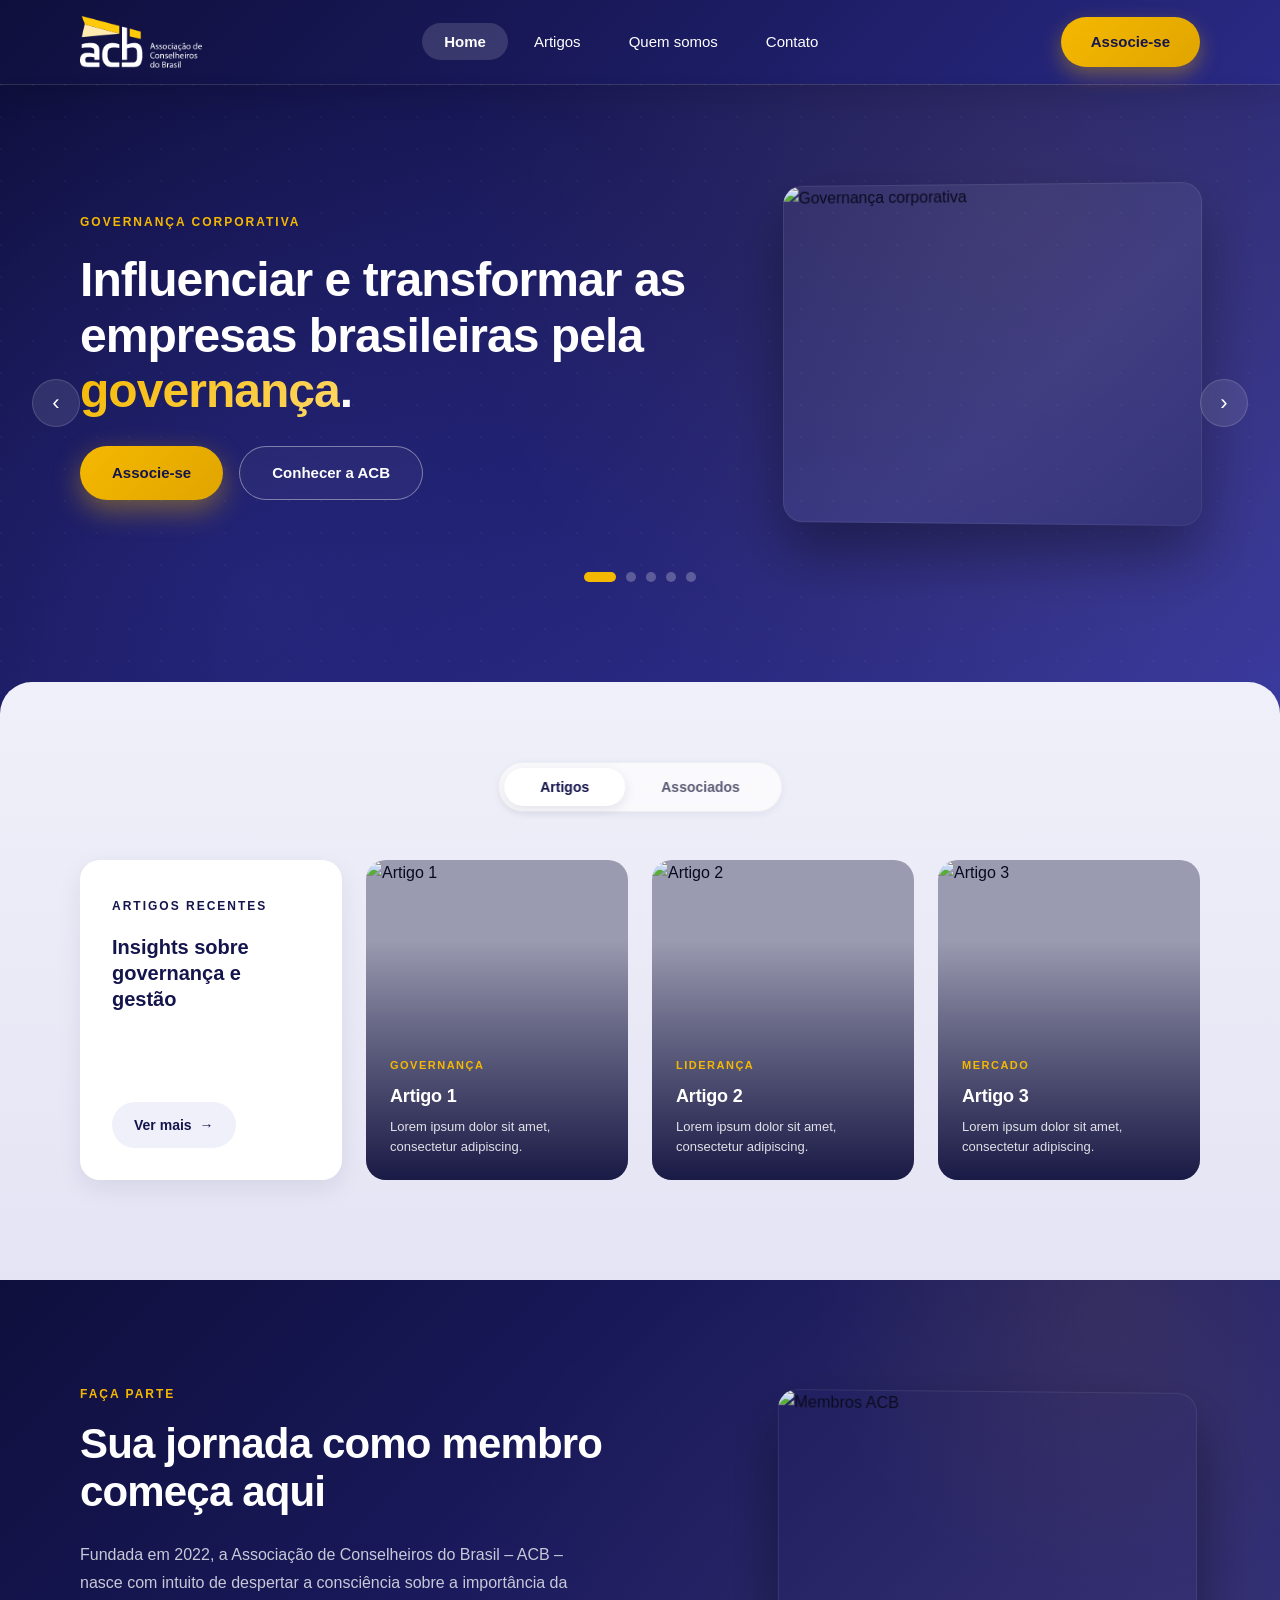
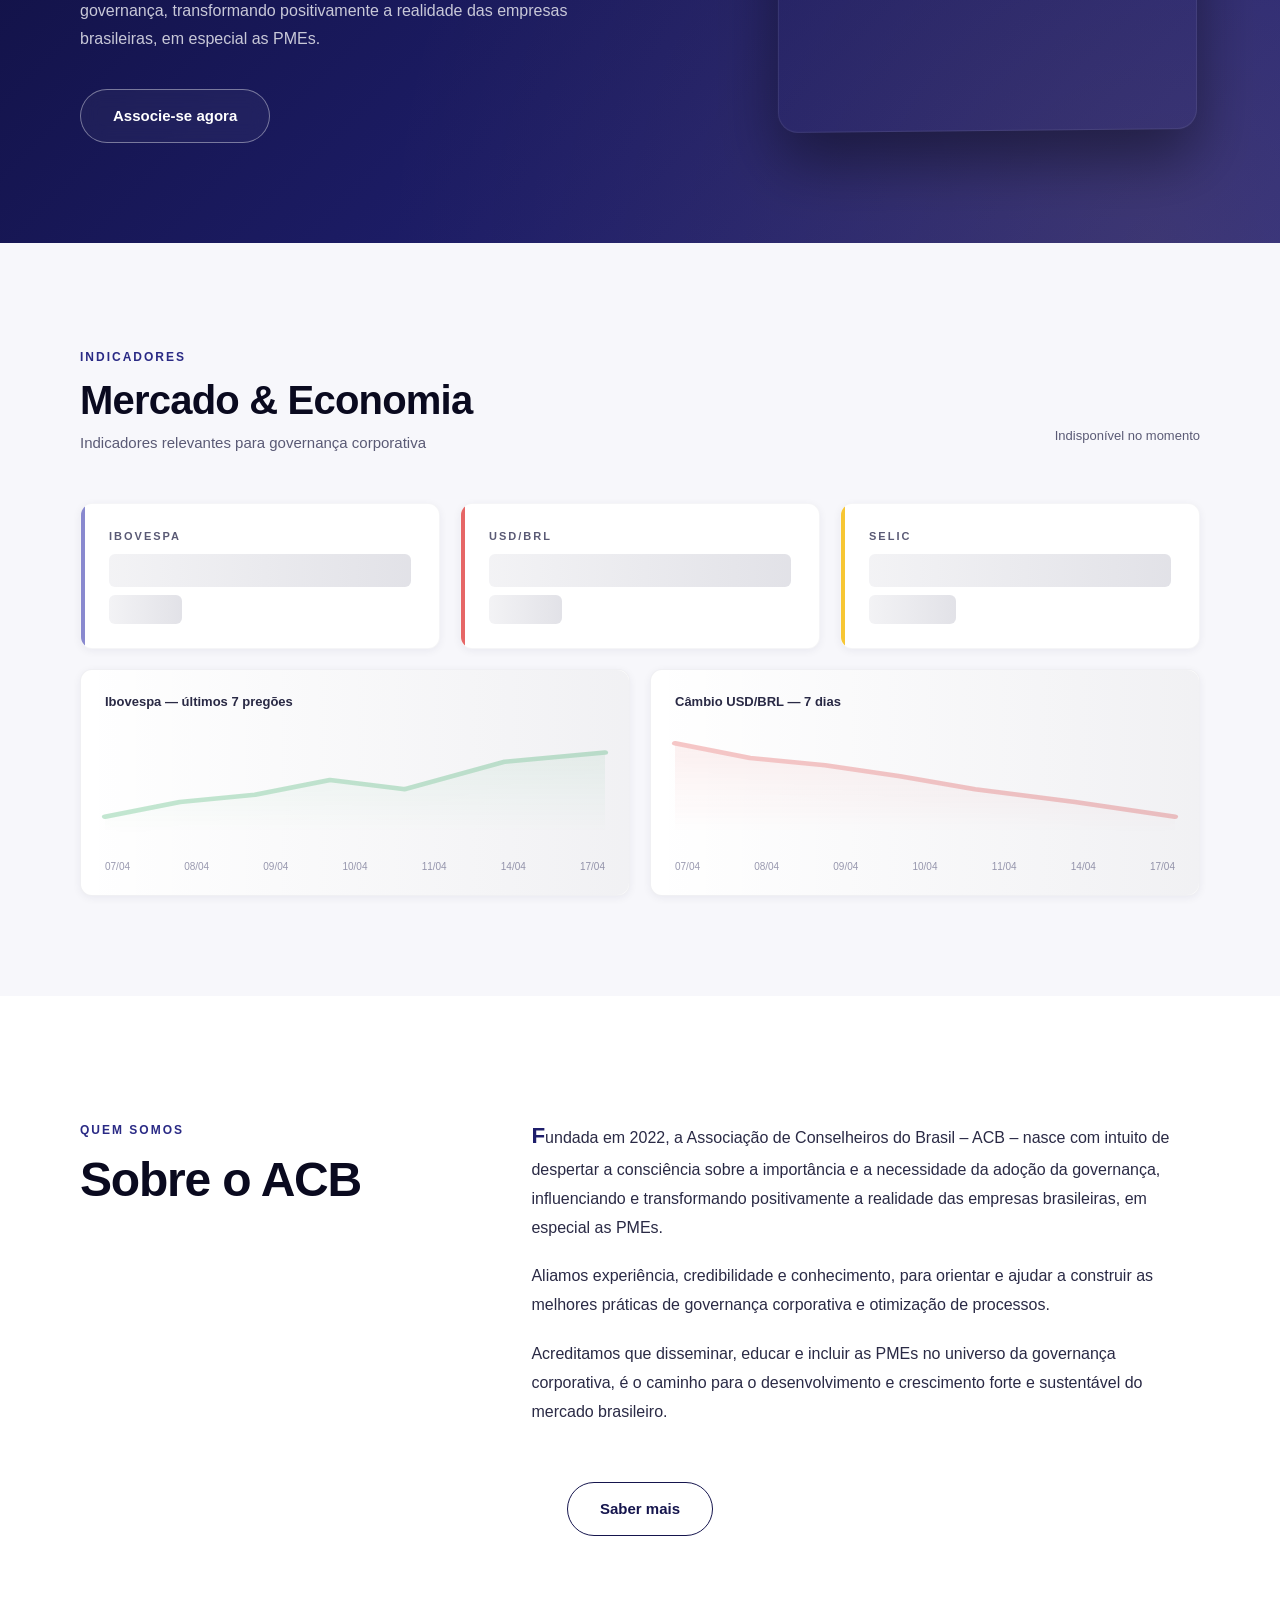
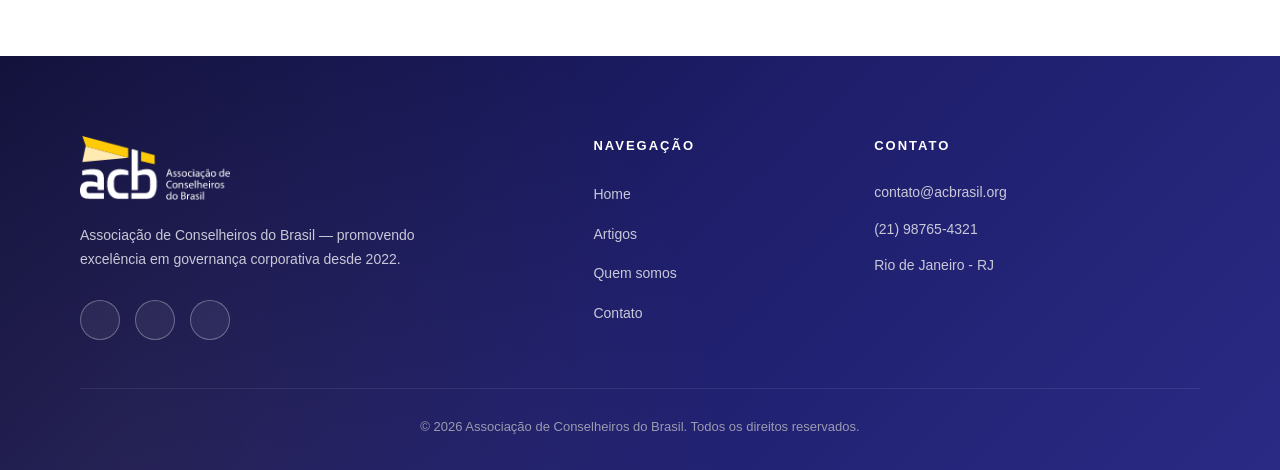
==== commit e6ae5efc: "Conflito corrigido" ====
--- a/index.html
+++ b/index.html
@@ -25,7 +25,7 @@
                     <li><a href="pages/contato/contato.html">Contato</a></li>
                 </ul>
             </nav>
-            <a href="pages/contato/contato.html#associe" class="header-cta">Associe-se</a>
+            <a href="pages/contato/contato.html#associe-form" class="header-cta">Associe-se</a>
             <button class="hamburger" aria-label="Abrir menu" aria-expanded="false">
                 <span></span><span></span><span></span>
             </button>
@@ -36,7 +36,7 @@
                 <a href="pages/artigos/artigos.html">Artigos</a>
                 <a href="pages/quem_somos/quem_somos.html">Quem somos</a>
                 <a href="pages/contato/contato.html">Contato</a>
-                <a href="pages/contato/contato.html#associe" class="mobile-drawer-cta">Associe-se</a>
+                <a href="pages/contato/contato.html#associe-form" class="mobile-drawer-cta">Associe-se</a>
             </nav>
         </div>
     </header>
@@ -53,7 +53,7 @@
                         <span class="hero-eyebrow">Governança Corporativa</span>
                         <h1>Influenciar e transformar as empresas brasileiras pela <span>governança</span>.</h1>
                         <div class="hero-actions">
-                            <a href="#" class="btn-primary">Associe-se</a>
+                            <a href="/pages/contato/contato.html#associe-form" class="btn-primary">Associe-se</a>
                             <a href="pages/quem_somos/quem_somos.html" class="btn-outline">Conhecer a ACB</a>
                         </div>
                     </div>
@@ -137,7 +137,7 @@
                 <div class="card card--label">
                     <div>
                         <span class="card-label">Artigos recentes</span>
-                        <h3 class="card-headline">Insights sobre governança e gestão</h3>
+                        <h2 class="card-headline">Insights sobre governança e gestão</h2>
                     </div>
                     <a href="pages/artigos/artigos.html" class="card-link">Ver mais</a>
                 </div>
@@ -173,7 +173,7 @@
                         <span class="card-label">Associados</span>
                         <h3 class="card-headline">Conselheiros que fazem a diferença</h3>
                     </div>
-                    <a href="#" class="card-link">Ver mais</a>
+                    <a href="/pages/quem_somos/quem_somos.html#founders" class="card-link">Ver mais</a>
                 </div>
                 <div class="card card--photo">
                     <img src="images/associado-1.jpg" alt="Associado 1">
@@ -211,7 +211,7 @@
                     <p>Fundada em 2022, a Associação de Conselheiros do Brasil – ACB – nasce com intuito de despertar a
                         consciência sobre a importância da governança, transformando positivamente a realidade das
                         empresas brasileiras, em especial as PMEs.</p>
-                    <a href="#" class="btn-outline">Associe-se agora</a>
+                    <a href="/pages/contato/contato.html#associe-form" class="btn-outline">Associe-se agora</a>
                 </div>
                 <div class="jornada-image reveal">
                     <img src="images/jornada.jpg" alt="Membros ACB">
@@ -338,7 +338,7 @@
                 </div>
             </div>
             <div class="footer-column">
-                <h4>Navegação</h4>
+                <h3>Navegação</h3>
                 <ul>
                     <li><a href="../../index.html">Home</a></li>
                     <li><a href="pages/artigos/artigos.html">Artigos</a></li>
@@ -347,7 +347,7 @@
                 </ul>
             </div>
             <div class="footer-column">
-                <h4>Contato</h4>
+                <h3>Contato</h3>
                 <div class="contact-info">
                     <p><a class="contact-link" href="mailto:contato@acbrasil.org">contato@acbrasil.org</a></p>
                     <p><a class="contact-link" href="tel:+5521987654321">(21) 98765-4321</a></p>
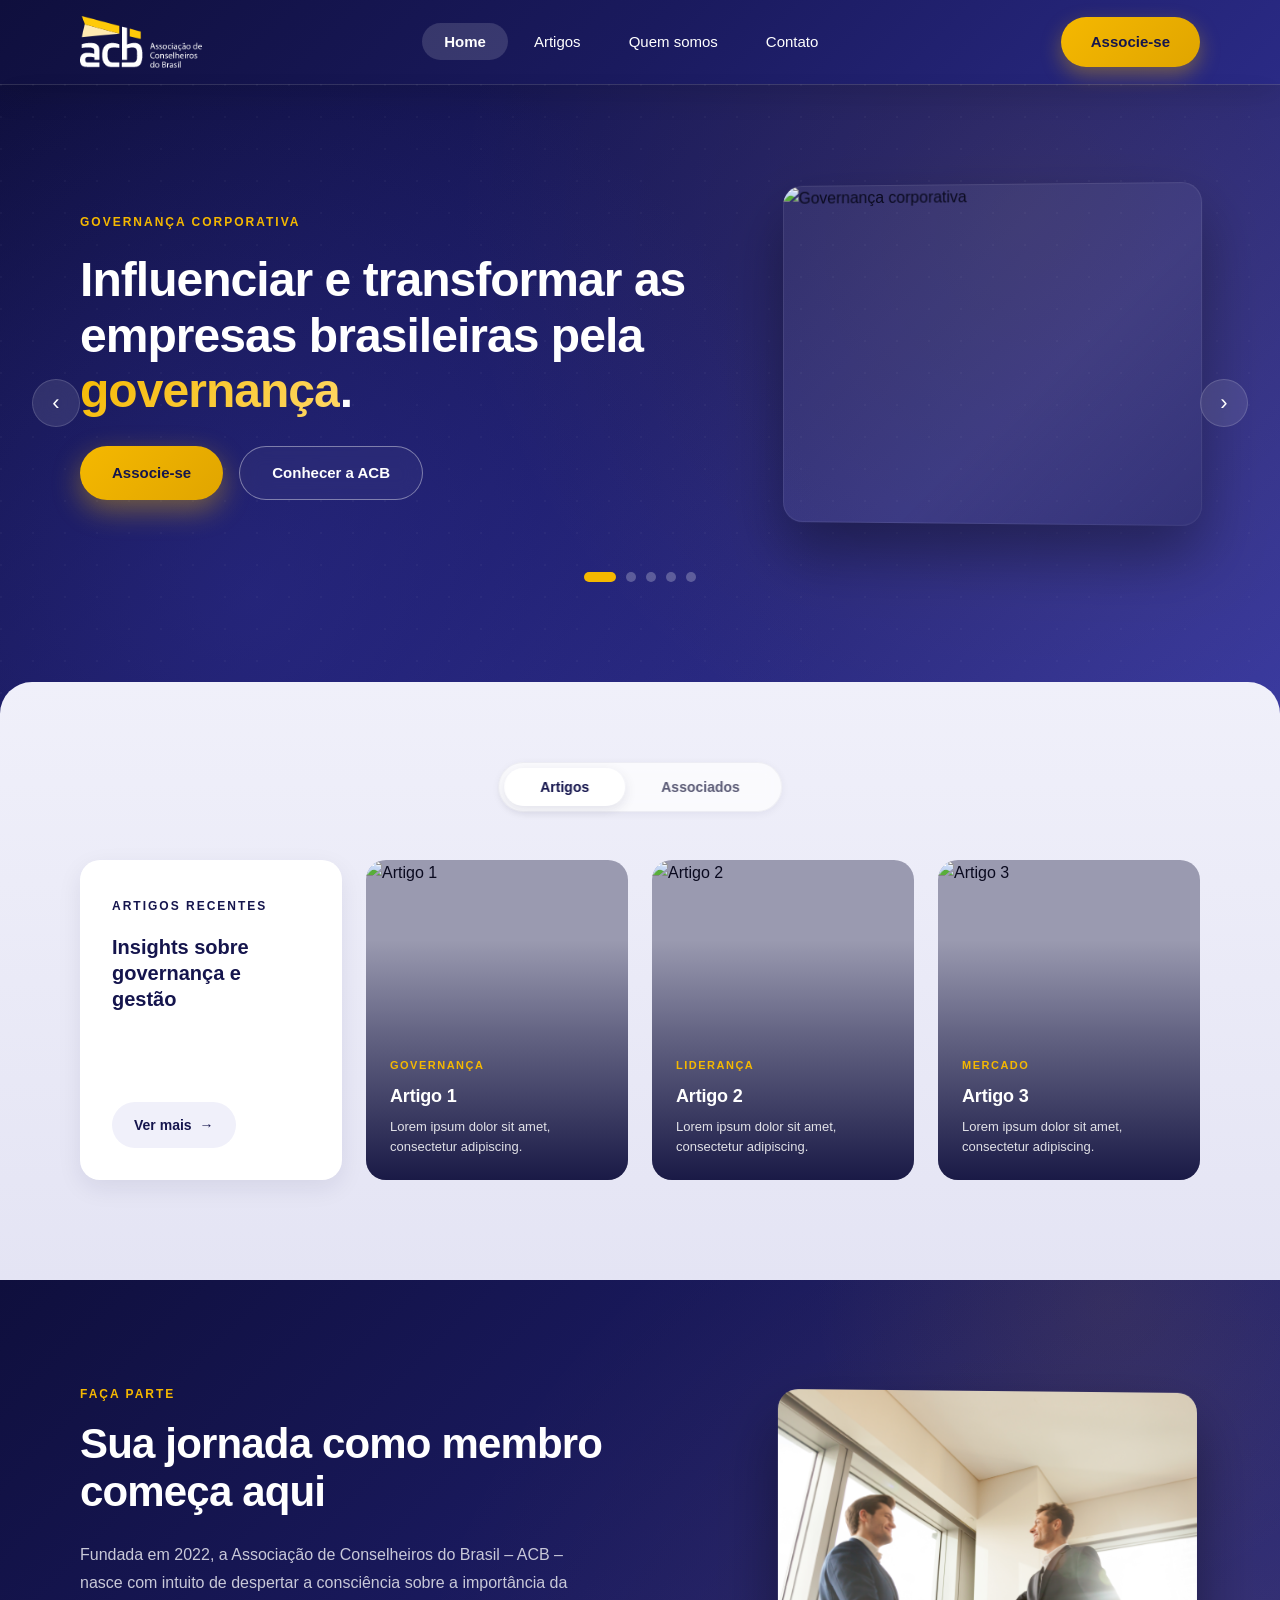
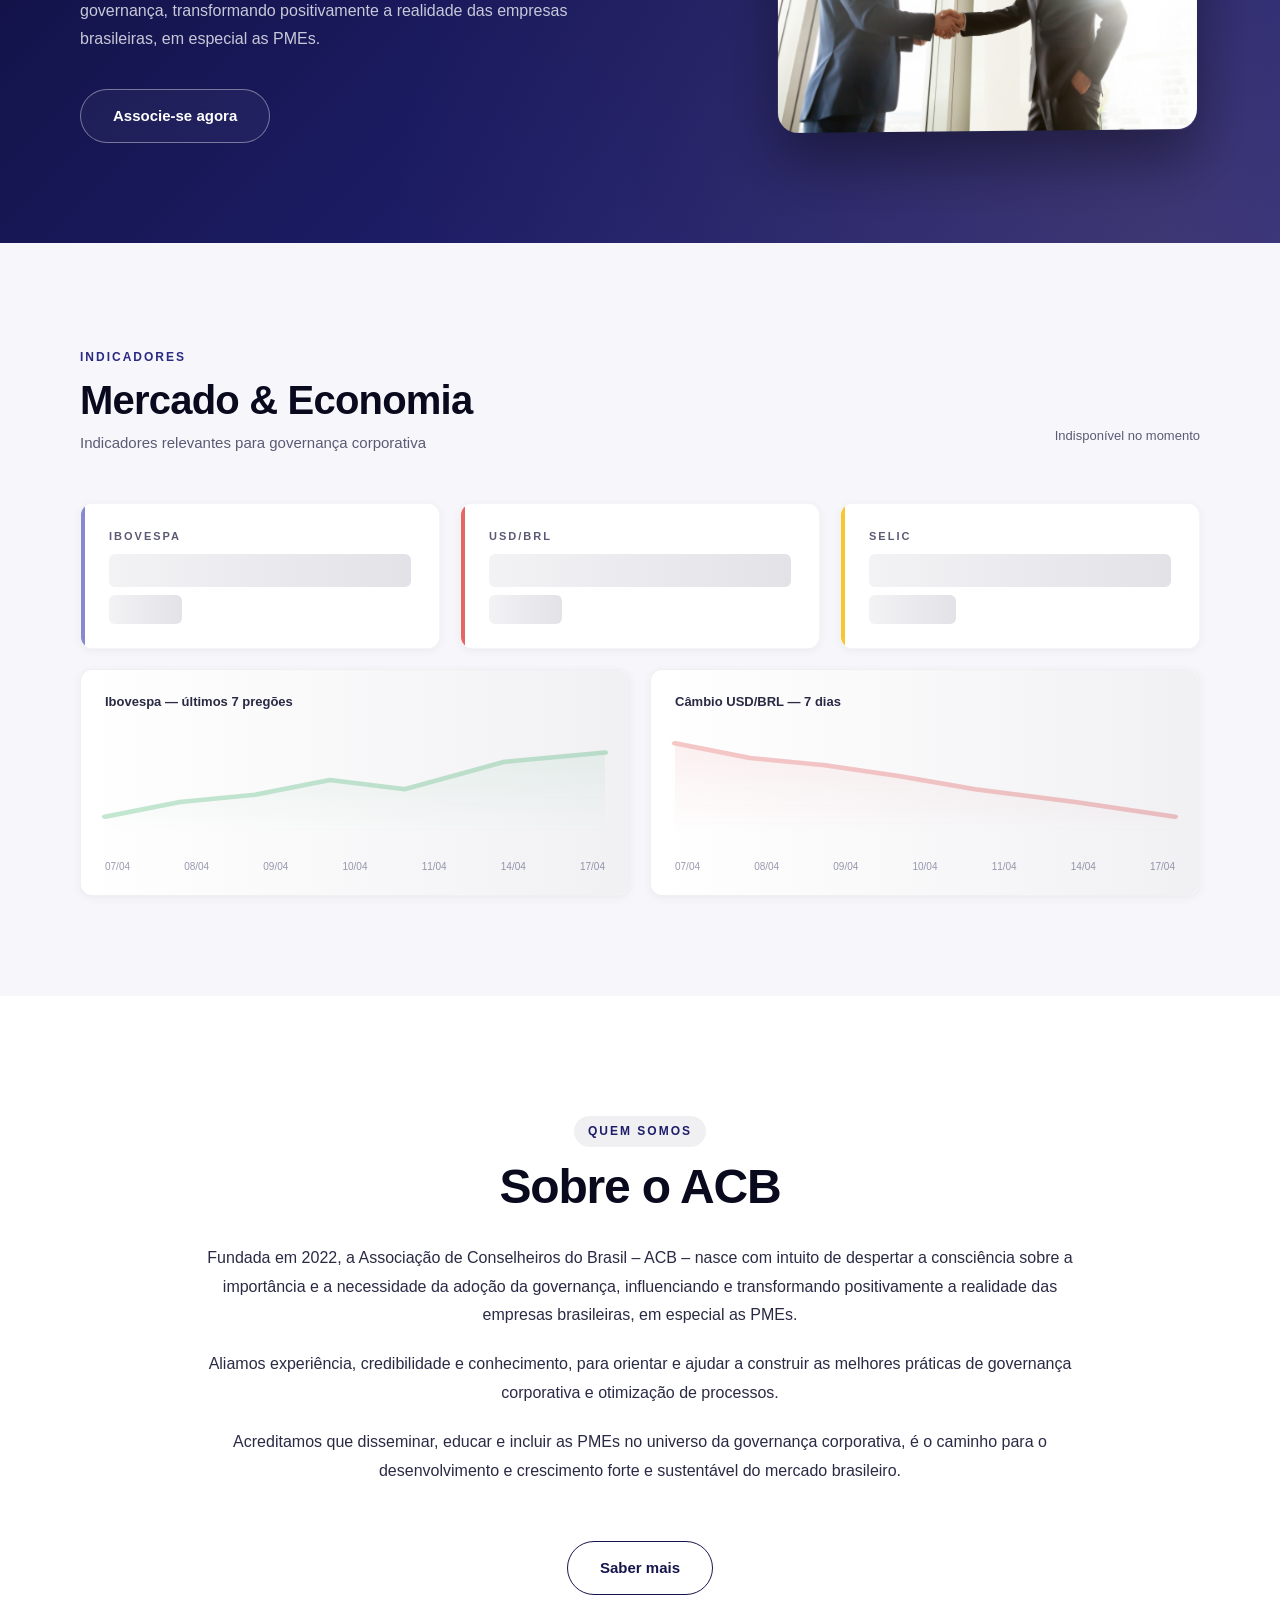
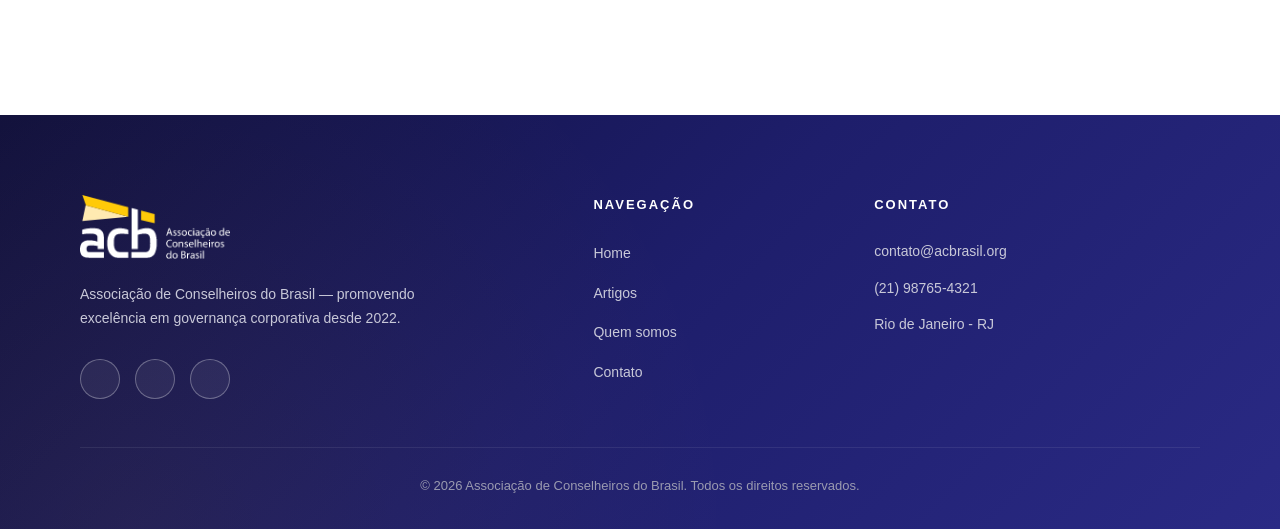
==== commit 25780cce: "conserto" ====
--- a/index.html
+++ b/index.html
@@ -53,7 +53,7 @@
                         <span class="hero-eyebrow">Governança Corporativa</span>
                         <h1>Influenciar e transformar as empresas brasileiras pela <span>governança</span>.</h1>
                         <div class="hero-actions">
-                            <a href="/pages/contato/contato.html#associe-form" class="btn-primary">Associe-se</a>
+                            <a href="pages/contato/contato.html#associe-form" class="btn-primary">Associe-se</a>
                             <a href="pages/quem_somos/quem_somos.html" class="btn-outline">Conhecer a ACB</a>
                         </div>
                     </div>
@@ -173,7 +173,7 @@
                         <span class="card-label">Associados</span>
                         <h3 class="card-headline">Conselheiros que fazem a diferença</h3>
                     </div>
-                    <a href="/pages/quem_somos/quem_somos.html#founders" class="card-link">Ver mais</a>
+                    <a href="pages/quem_somos/quem_somos.html#founders" class="card-link">Ver mais</a>
                 </div>
                 <div class="card card--photo">
                     <img src="images/associado-1.jpg" alt="Associado 1">
@@ -211,7 +211,7 @@
                     <p>Fundada em 2022, a Associação de Conselheiros do Brasil – ACB – nasce com intuito de despertar a
                         consciência sobre a importância da governança, transformando positivamente a realidade das
                         empresas brasileiras, em especial as PMEs.</p>
-                    <a href="/pages/contato/contato.html#associe-form" class="btn-outline">Associe-se agora</a>
+                    <a href="pages/contato/contato.html#associe-form" class="btn-outline">Associe-se agora</a>
                 </div>
                 <div class="jornada-image reveal">
                     <img src="images/jornada.jpg" alt="Membros ACB">
--- a/styles.css
+++ b/styles.css
@@ -955,13 +955,24 @@
 /* Dot no final do sparkline com pulse sutil */
 .spark-dot {
     filter: drop-shadow(0 2px 4px rgba(0, 0, 0, 0.15));
-    transition: cx 0.6s var(--ease), cy 0.6s var(--ease), fill 0.5s var(--ease);
+    transition: cx 0.6s var(--ease),
+                cy 0.6s var(--ease),
+                fill 0.5s var(--ease);
+
     animation: dot-pulse 2.2s ease-in-out infinite;
+
+    transform-box: fill-box;
+    transform-origin: center;
 }
 
 @keyframes dot-pulse {
-    0%, 100% { r: 3.5; }
-    50% { r: 4.5; }
+    0%, 100% {
+        transform: scale(1);
+    }
+
+    50% {
+        transform: scale(1.28);
+    }
 }
 
 .chart-labels {
@@ -1028,17 +1039,17 @@
 /* #region ─── SOBRE O ACB ─── */
 .sobre {
     background: #ffffff;
-    padding: 120px 80px;
+    padding: 120px 20px;
     position: relative;
 }
 
 .sobre-content {
-    display: grid;
-    grid-template-columns: 1fr 1.8fr;
-    gap: 80px;
-    max-width: 1400px;
+    display: flex;        
+    flex-direction: column; 
+    align-items: center;  
+    text-align: center;   
+    max-width: 900px;       
     margin: 0 auto 56px;
-    align-items: start;
 }
 
 .sobre-eyebrow {
@@ -1046,7 +1057,10 @@
     font-size: 12px;
     font-weight: 700;
     letter-spacing: 2px;
-    color: var(--navy-600);
+    color: var(--navy-700);
+    background: rgba(15, 15, 61, 0.06);
+    padding: 6px 14px;
+    border-radius: 999px;
     text-transform: uppercase;
     margin-bottom: 14px;
 }
@@ -1057,8 +1071,13 @@
     color: var(--ink-900);
     line-height: 1.1;
     letter-spacing: -0.025em;
-    position: sticky;
-    top: 120px;
+    margin-bottom: 30px;   
+    position: relative;    
+    top: 0;
+}
+
+.sobre-text {
+    width: 100%;         
 }
 
 .sobre-text p {
@@ -1073,14 +1092,14 @@
 }
 
 .sobre-text p:first-child::first-letter {
-    font-size: 1.4em;
-    font-weight: 700;
-    color: var(--navy-700);
+    font-size: inherit;
+    font-weight: inherit;
+    color: inherit;
 }
 
 .sobre-cta {
     text-align: center;
-    max-width: 1400px;
+    max-width: 900px; 
     margin: 0 auto;
 }
 
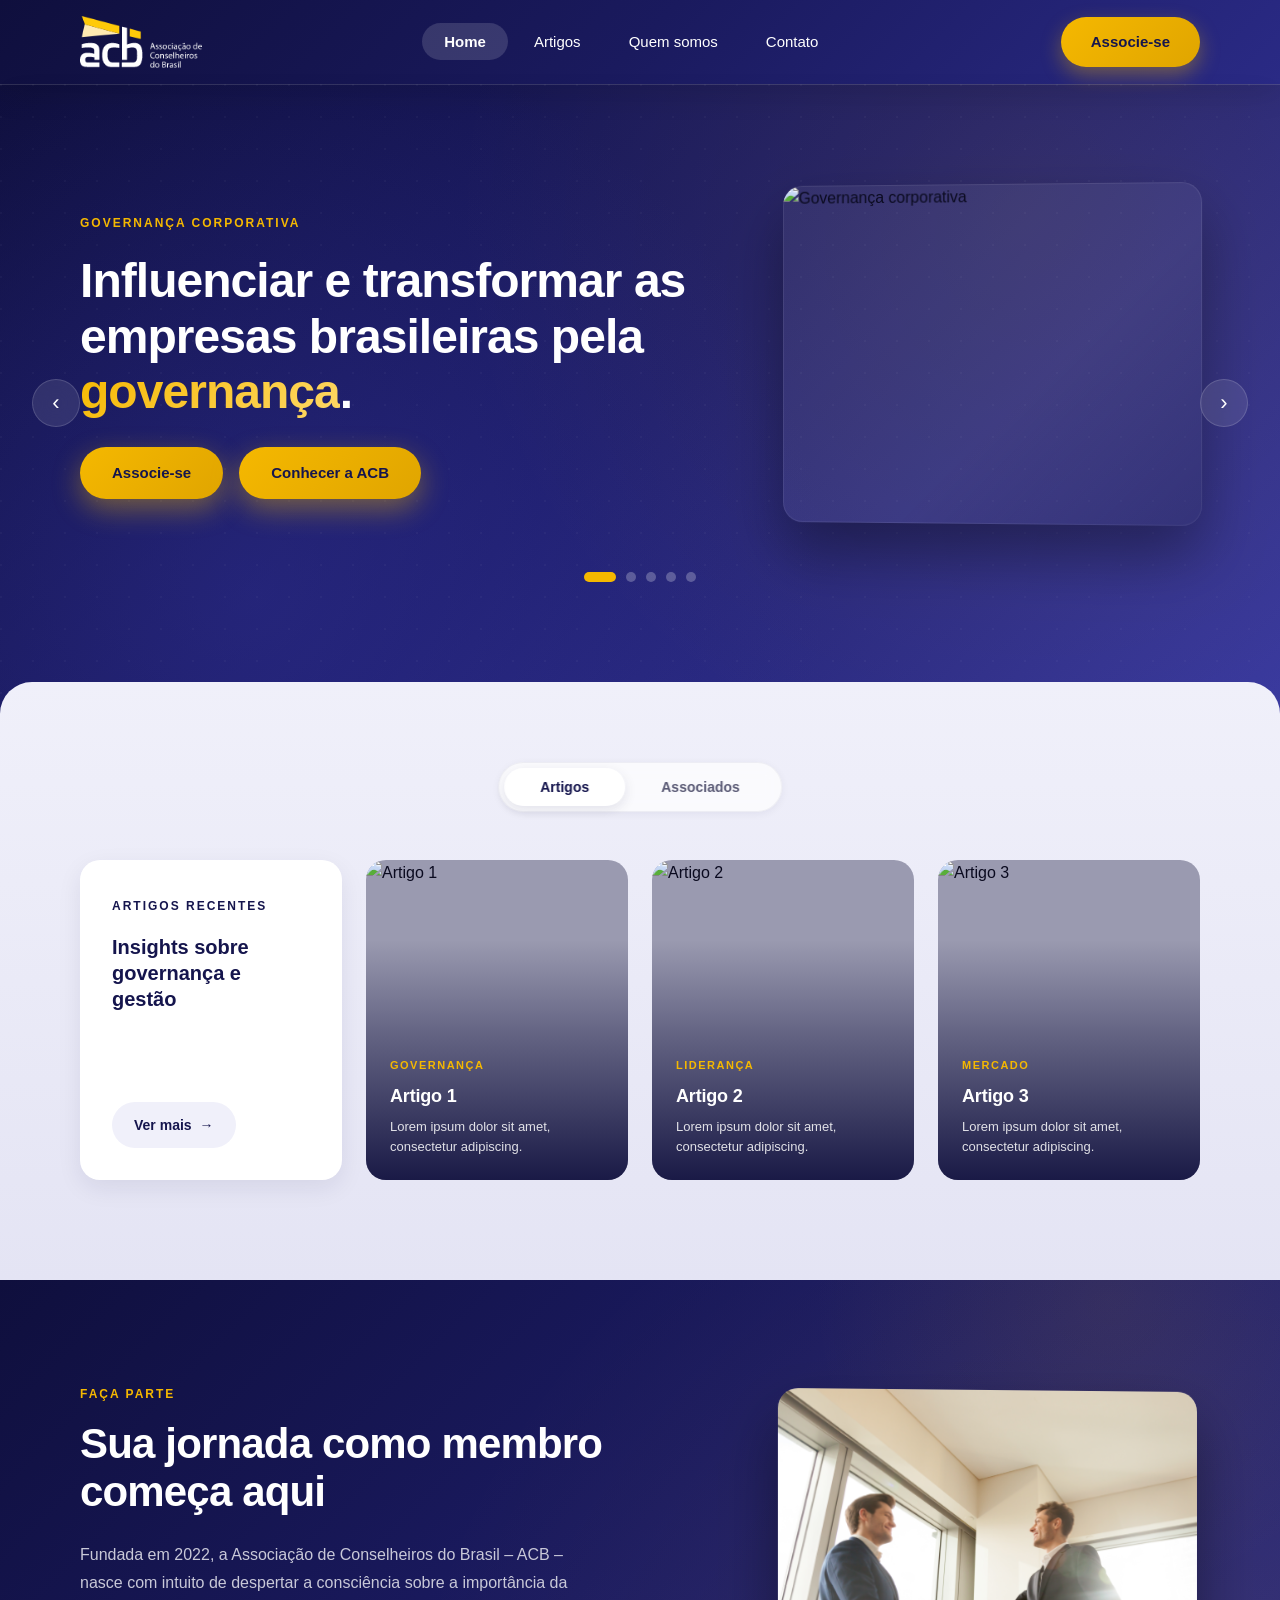
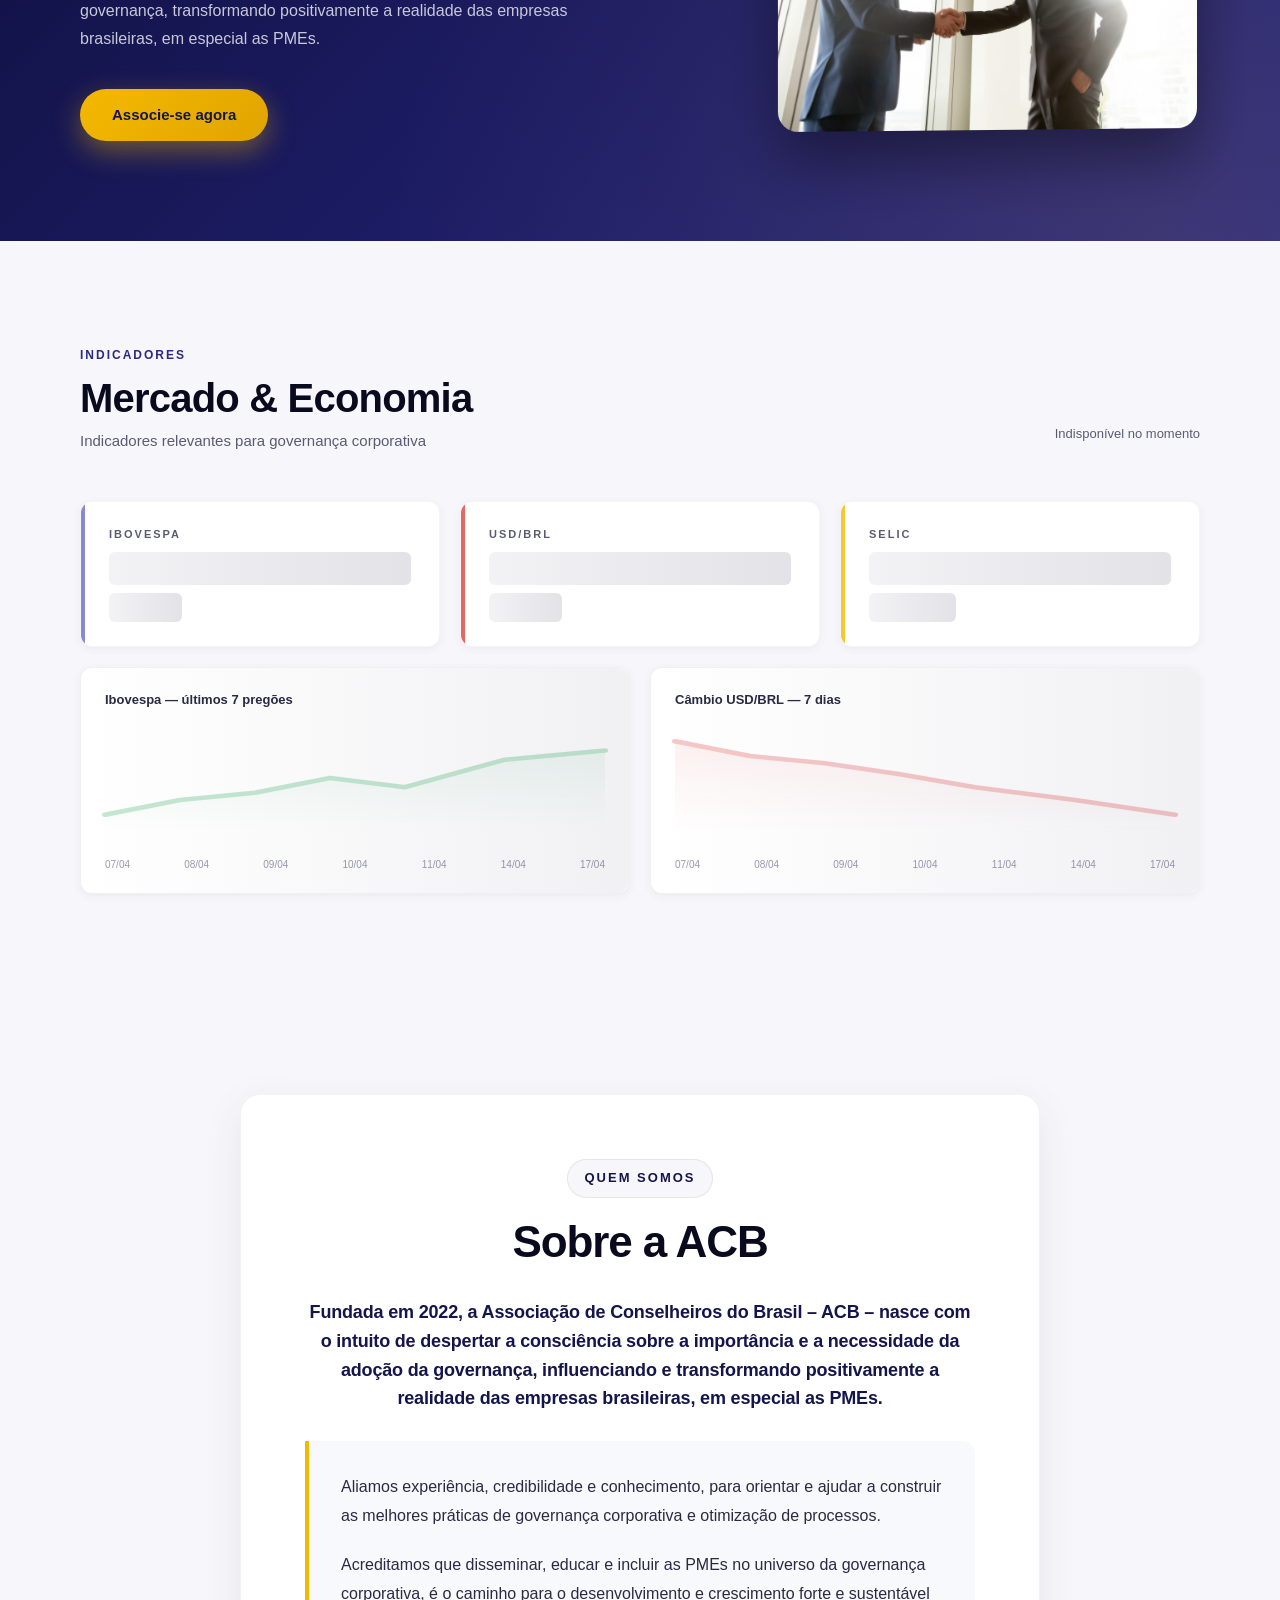
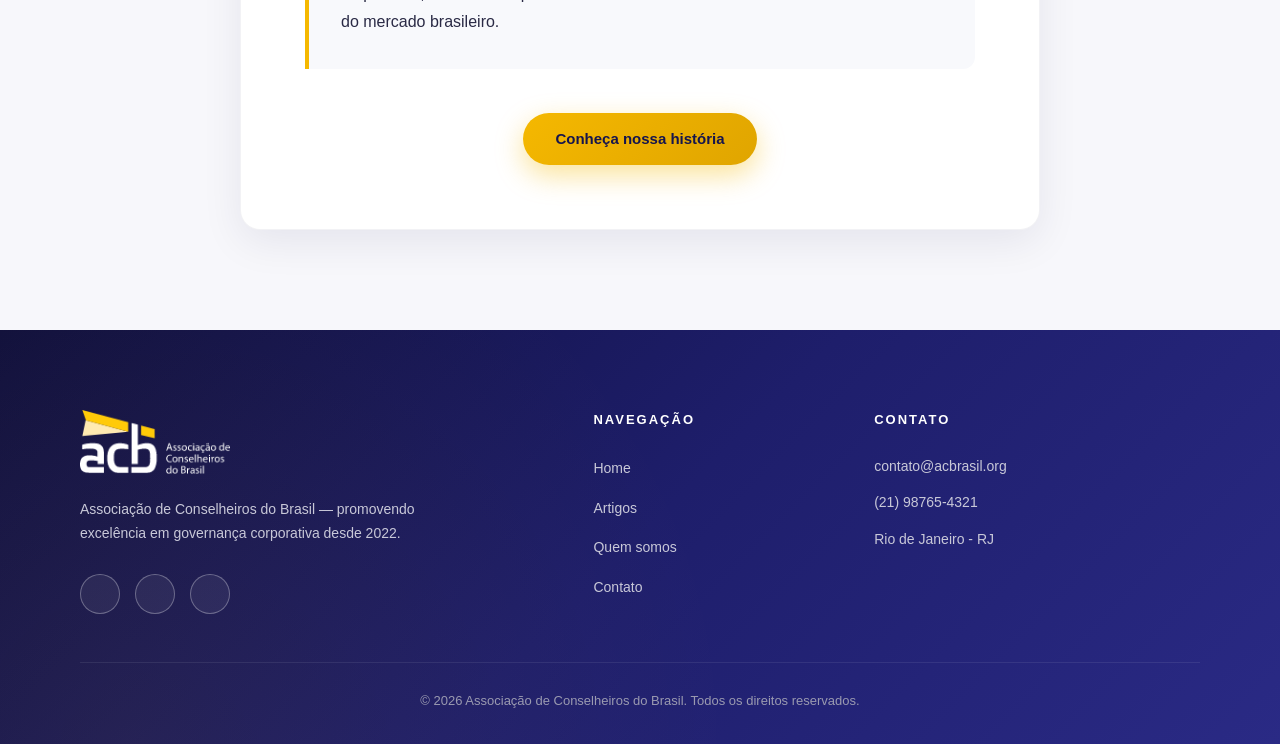
==== commit 189c8067: "corrigido erros apontados pelo professor" ====
--- a/index.html
+++ b/index.html
@@ -219,6 +219,7 @@
             </div>
         </section>
 
+
         <!-- ── MERCADO & ECONOMIA ── -->
         <section class="mercado">
             <div class="mercado-content">
@@ -292,25 +293,25 @@
             </div>
         </section>
 
-        <!-- ── SOBRE O ACB ── -->
+          <!-- ── SOBRE O ACB ── -->
         <section class="sobre">
-            <div class="sobre-content">
-                <div class="reveal">
+            <div class="sobre-container">
+                <div class="sobre-header reveal">
                     <span class="sobre-eyebrow">Quem somos</span>
-                    <h2>Sobre o ACB</h2>
-                </div>
-                <div class="sobre-text reveal">
-                    <p>Fundada em 2022, a Associação de Conselheiros do Brasil – ACB – nasce com intuito de despertar a
-                        consciência sobre a importância e a necessidade da adoção da governança, influenciando e
-                        transformando positivamente a realidade das empresas brasileiras, em especial as PMEs.</p>
-                    <p>Aliamos experiência, credibilidade e conhecimento, para orientar e ajudar a construir as melhores
-                        práticas de governança corporativa e otimização de processos.</p>
-                    <p>Acreditamos que disseminar, educar e incluir as PMEs no universo da governança corporativa, é o
-                        caminho para o desenvolvimento e crescimento forte e sustentável do mercado brasileiro.</p>
-                </div>
-            </div>
-            <div class="sobre-cta reveal">
-                <a href="pages/quem_somos/quem_somos.html" class="btn-outline btn-outline--dark">Saber mais</a>
+                    <h2>Sobre a ACB</h2>
+                </div>
+                <div class="sobre-body reveal">
+                    <p class="sobre-lead">Fundada em 2022, a Associação de Conselheiros do Brasil – ACB – nasce com o intuito de despertar a consciência sobre a importância e a necessidade da adoção da governança, influenciando e transformando positivamente a realidade das empresas brasileiras, em especial as PMEs.</p>
+                    
+                    <div class="sobre-text">
+                        <p>Aliamos experiência, credibilidade e conhecimento, para orientar e ajudar a construir as melhores práticas de governança corporativa e otimização de processos.</p>
+                        <p>Acreditamos que disseminar, educar e incluir as PMEs no universo da governança corporativa, é o caminho para o desenvolvimento e crescimento forte e sustentável do mercado brasileiro.</p>
+                    </div>
+                    
+                    <div class="sobre-cta">
+                        <a href="pages/quem_somos/quem_somos.html" class="btn-primary">Conheça nossa história</a>
+                    </div>
+                </div>
             </div>
         </section>
 
--- a/styles.css
+++ b/styles.css
@@ -721,22 +721,19 @@
     align-items: center;
     gap: 10px;
     padding: 14px 32px;
-    border: 1.5px solid rgba(255, 255, 255, 0.4);
-    border-radius: 999px;
-    color: #ffffff;
+    background: linear-gradient(135deg, var(--gold-500) 0%, var(--gold-600) 100%);
+    color: var(--navy-800);
     text-decoration: none;
     font-size: 15px;
-    font-weight: 600;
+    font-weight: 700;
+    border-radius: 999px;
     transition: all 0.3s var(--ease);
-    background: rgba(255, 255, 255, 0.04);
-    backdrop-filter: blur(10px);
+    box-shadow: 0 10px 28px rgba(245, 184, 0, 0.4);
 }
 
 .btn-outline:hover {
-    background: #ffffff;
-    color: var(--navy-800);
-    border-color: #ffffff;
     transform: translateY(-2px);
+    box-shadow: 0 16px 36px rgba(245, 184, 0, 0.55);
 }
 
 .btn-outline--dark {
@@ -1037,73 +1034,90 @@
 /* #endregion */
 
 /* #region ─── SOBRE O ACB ─── */
+/* #region ─── SOBRE O ACB ─── */
+/* #region ─── SOBRE O ACB ─── */
 .sobre {
-    background: #ffffff;
-    padding: 120px 20px;
-    position: relative;
-}
-
-.sobre-content {
-    display: flex;        
-    flex-direction: column; 
-    align-items: center;  
-    text-align: center;   
-    max-width: 900px;       
-    margin: 0 auto 56px;
+    background: var(--surface-soft); /* Fundo levemente cinza para o card branco destacar */
+    padding: 100px 80px;
+    position: relative;
+}
+
+.sobre-container {
+    max-width: 800px; /* Largura reduzida para o texto não ficar cansativo de ler */
+    margin: 0 auto;
+    background: #ffffff; /* Fundo branco do card */
+    padding: 64px;
+    border-radius: var(--radius-lg);
+    box-shadow: 0 12px 40px rgba(15, 15, 61, 0.08); /* Sombra elegante */
+    border: 1px solid rgba(15, 15, 61, 0.05);
+    display: flex;
+    flex-direction: column; /* Força o layout em uma única coluna */
+    gap: 32px;
+    position: relative;
+    z-index: 1;
+}
+
+.sobre-header {
+    text-align: center; /* Centraliza o cabeçalho */
 }
 
 .sobre-eyebrow {
     display: inline-block;
-    font-size: 12px;
+    font-size: 13px;
     font-weight: 700;
     letter-spacing: 2px;
-    color: var(--navy-700);
-    background: rgba(15, 15, 61, 0.06);
-    padding: 6px 14px;
+    color: var(--navy-800);
+    background: var(--surface-soft);
+    padding: 8px 16px;
     border-radius: 999px;
     text-transform: uppercase;
-    margin-bottom: 14px;
-}
-
-.sobre-content h2 {
-    font-size: clamp(32px, 4vw, 48px);
+    margin-bottom: 20px;
+    border: 1px solid rgba(15, 15, 61, 0.08);
+}
+
+.sobre-header h2 {
+    font-size: clamp(32px, 4vw, 44px);
     font-weight: 800;
     color: var(--ink-900);
     line-height: 1.1;
     letter-spacing: -0.025em;
-    margin-bottom: 30px;   
-    position: relative;    
-    top: 0;
+}
+
+.sobre-body {
+    display: flex;
+    flex-direction: column;
+    gap: 28px;
+}
+
+.sobre-lead {
+    font-size: 18px;
+    line-height: 1.6;
+    color: var(--navy-800);
+    font-weight: 600;
+    letter-spacing: -0.01em;
+    text-align: center; /* Centraliza o texto de destaque */
 }
 
 .sobre-text {
-    width: 100%;         
+    display: flex;
+    flex-direction: column;
+    gap: 20px;
+    padding: 32px;
+    background: #f8f9fc; /* Fundo cinza bem sutil na caixa de texto */
+    border-left: 4px solid var(--gold-500); /* Mantém a linha amarela lateral */
+    border-radius: 0 12px 12px 0;
 }
 
 .sobre-text p {
     font-size: 16px;
     line-height: 1.8;
     color: var(--ink-700);
-    margin-bottom: 20px;
-}
-
-.sobre-text p:last-child {
-    margin-bottom: 0;
-}
-
-.sobre-text p:first-child::first-letter {
-    font-size: inherit;
-    font-weight: inherit;
-    color: inherit;
 }
 
 .sobre-cta {
-    text-align: center;
-    max-width: 900px; 
-    margin: 0 auto;
-}
-
-/* #endregion */
+    margin-top: 16px;
+    text-align: center; /* Centraliza o botão */
+}
 
 /* #region ─── FOOTER ─── */
 .footer {
@@ -1263,6 +1277,14 @@
 /* #region ─── RESPONSIVO ─── */
 @media (max-width: 1024px) {
 
+    .sobre-container {
+        grid-template-columns: 1fr; /* Transforma em 1 coluna no tablet */
+        gap: 40px;
+    }
+    .sobre-header {
+        position: static;
+    }
+
     .hero,
     .cards-section,
     .jornada,
@@ -1307,11 +1329,20 @@
 
 @media (max-width: 768px) {
 
+    .sobre {
+        padding-top: 80px;
+        padding-bottom: 80px;
+    }
+    .sobre-lead {
+        font-size: 18px; /* Reduz um pouco o parágrafo de destaque no celular */
+    }
+   
+
+   
     .hero,
     .cards-section,
     .jornada,
     .mercado,
-    .sobre,
     .footer {
         padding-left: 24px;
         padding-right: 24px;
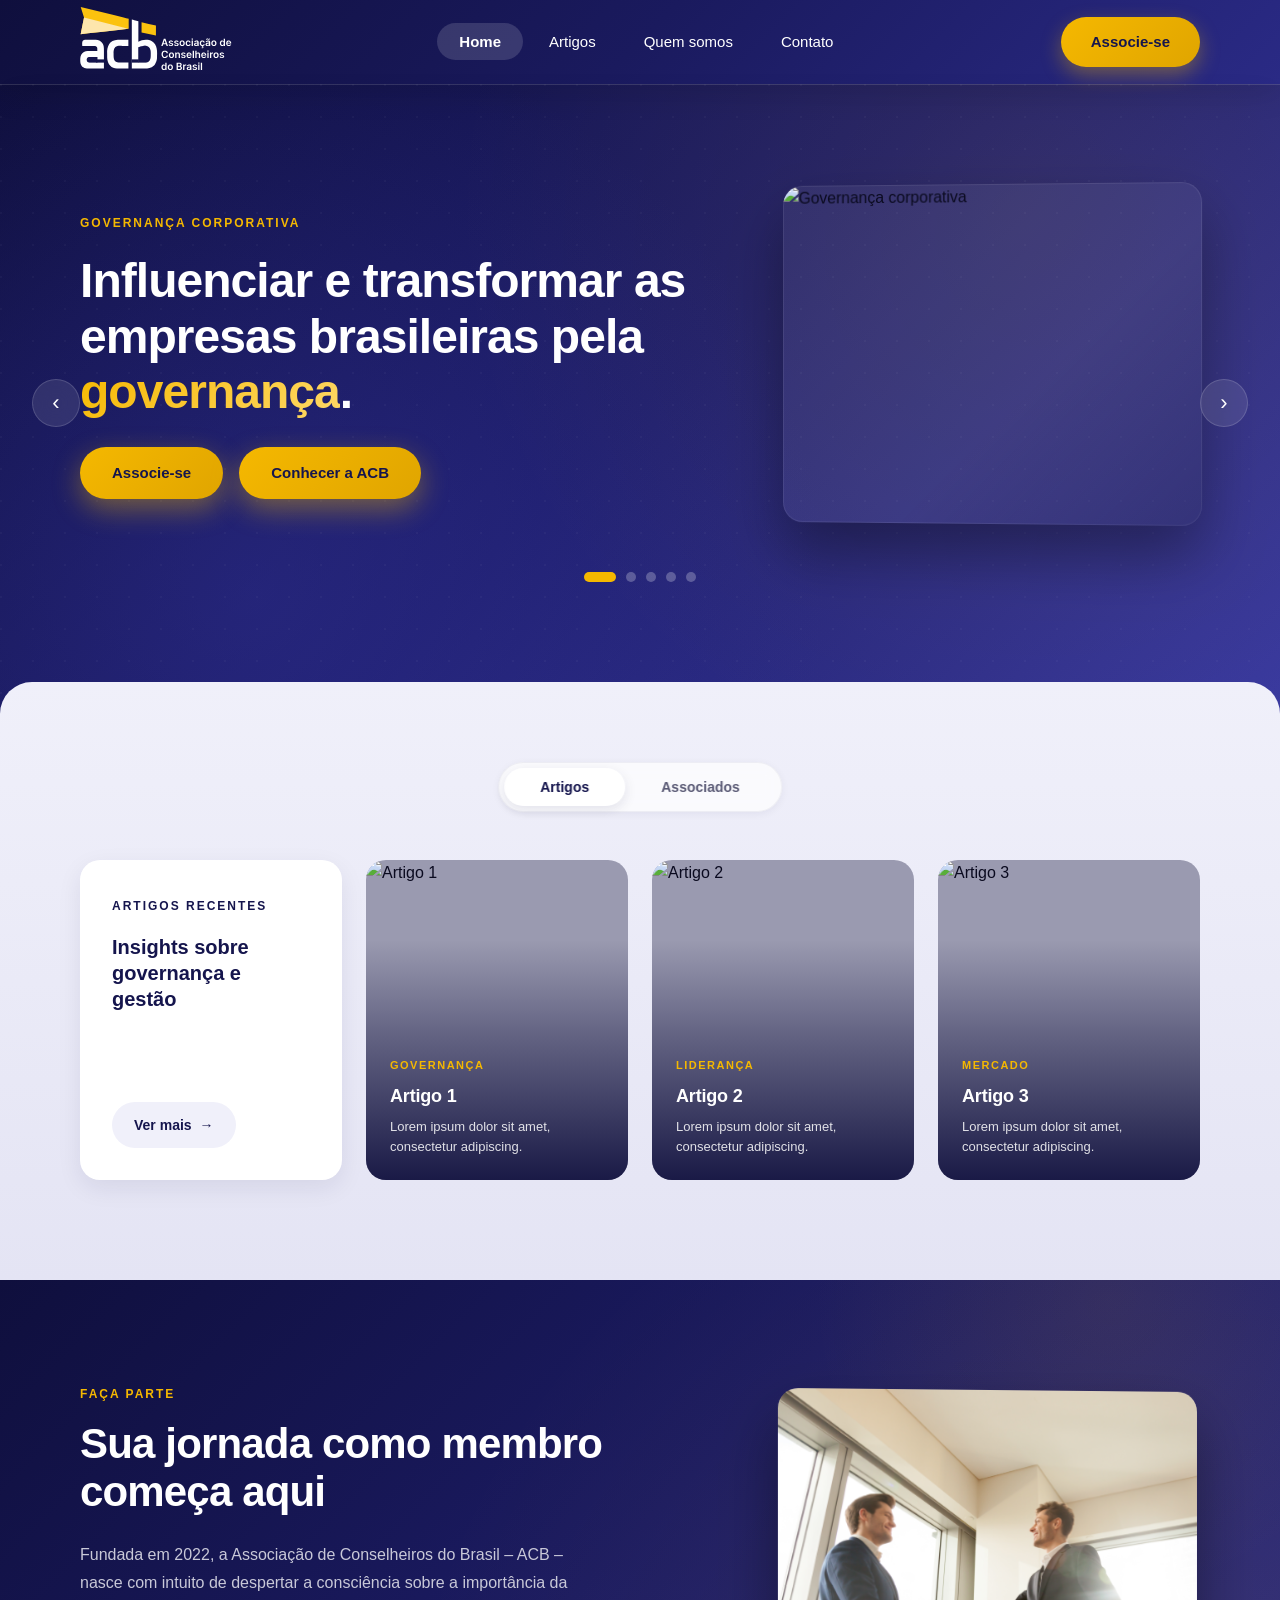
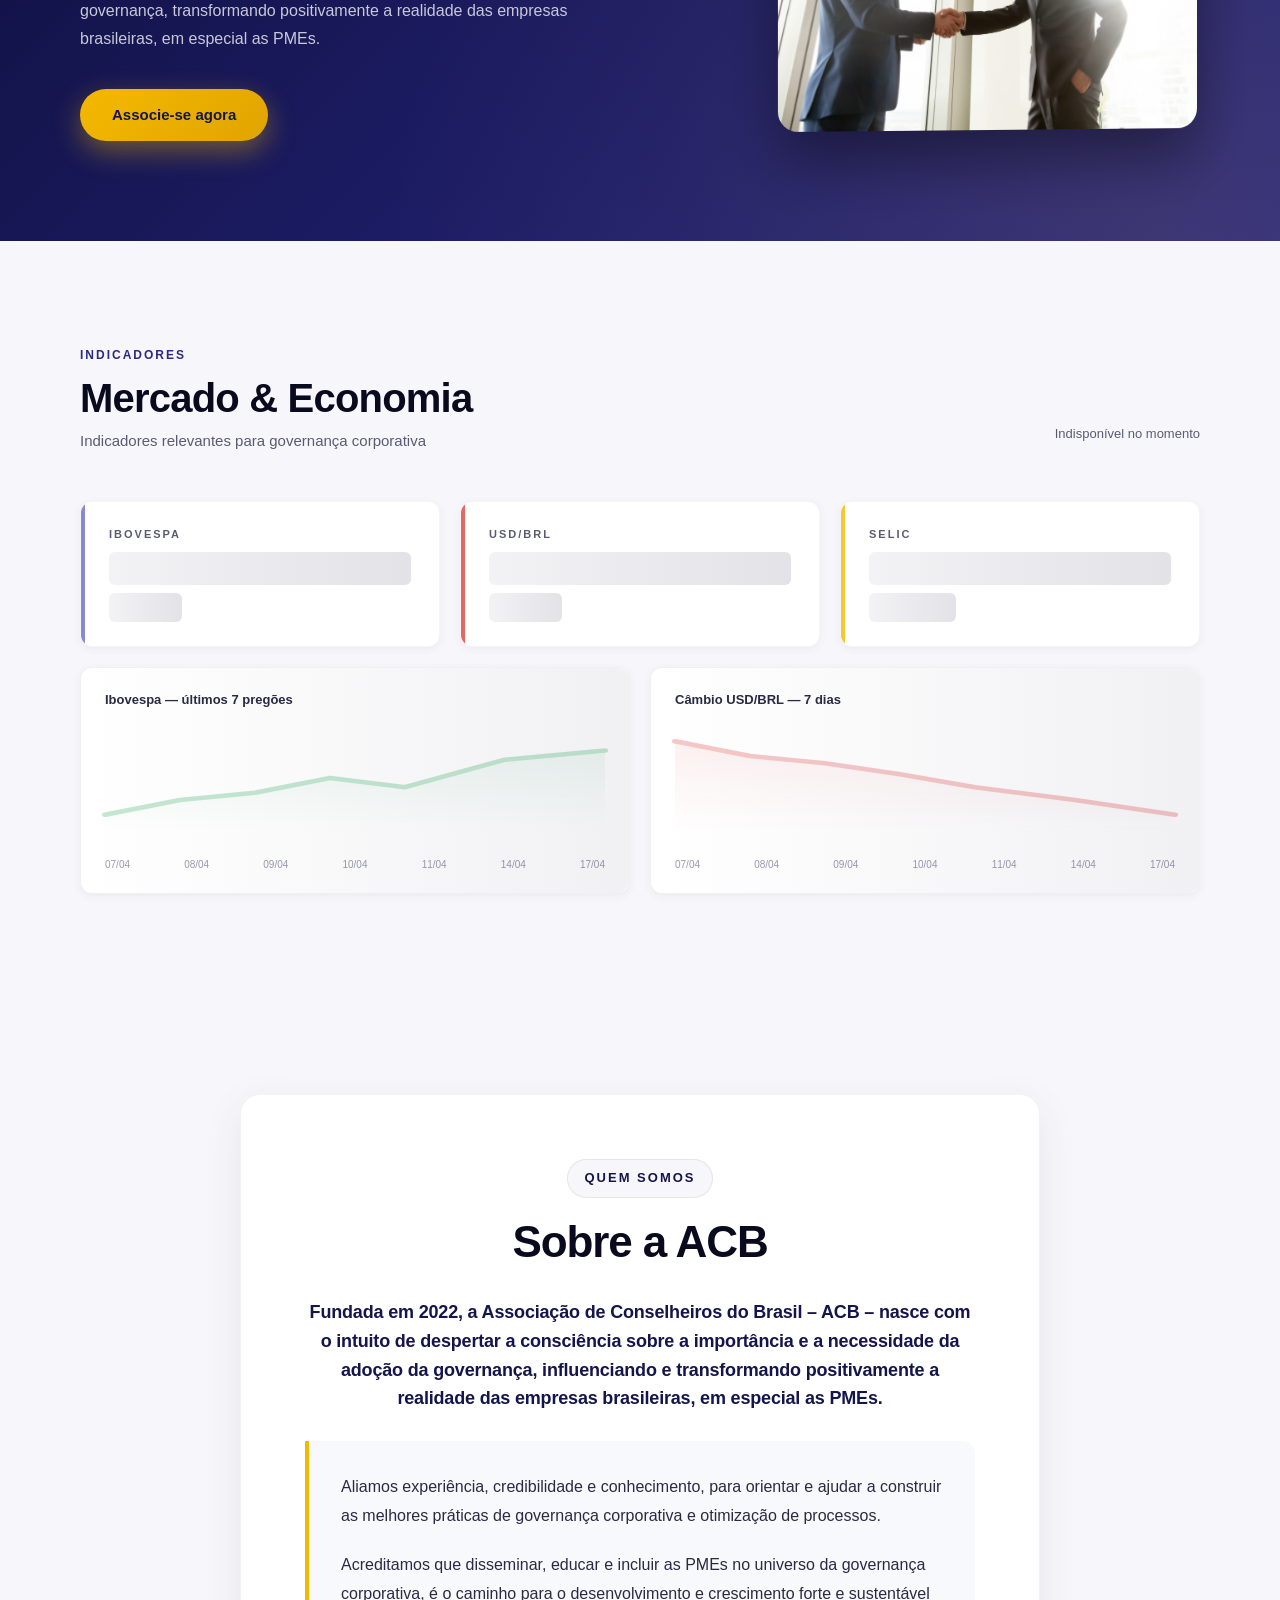
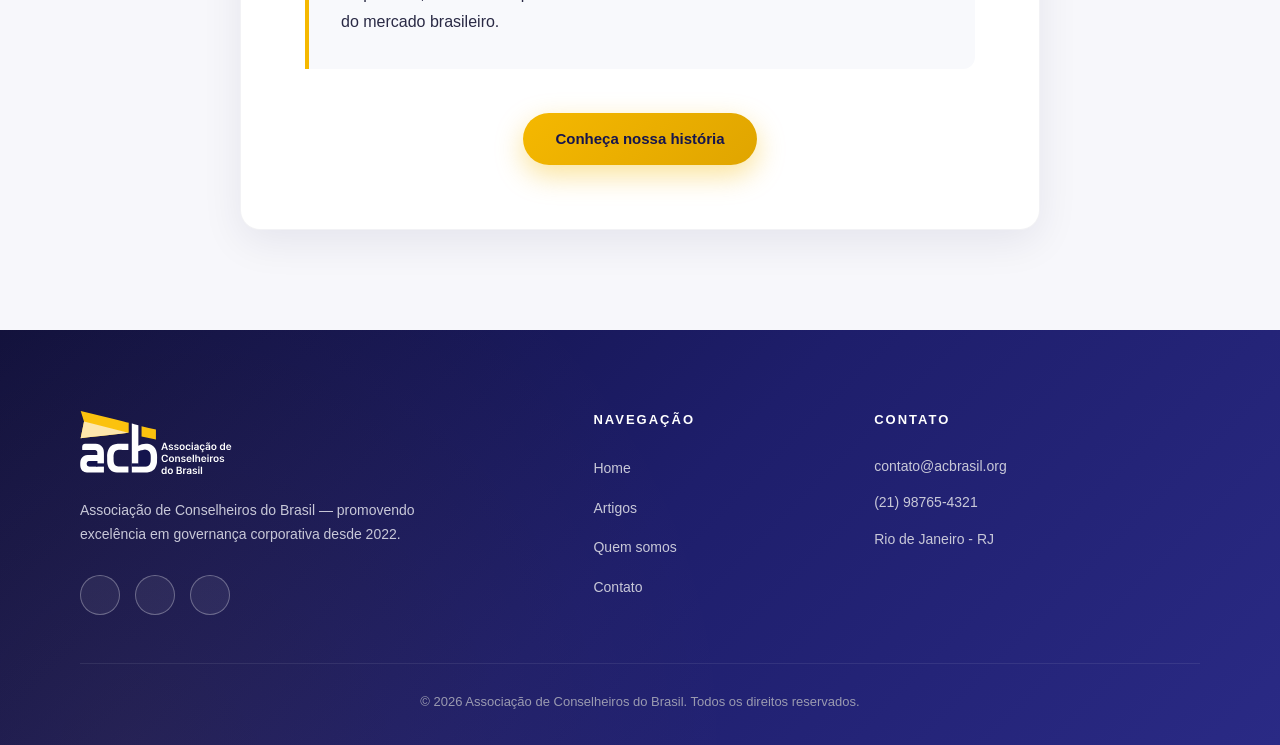
==== commit 8f3b80af: "logo ajustada" ====
--- a/index.html
+++ b/index.html
@@ -15,7 +15,45 @@
     <header class="header">
         <div class="header-content">
             <a href="index.html" class="header-logo">
-                <img src="images/logo.png" alt="ACB logo">
+
+
+
+
+
+
+
+
+
+<svg width="152" height="65" viewBox="0 0 152 65" fill="none" xmlns="http://www.w3.org/2000/svg">
+<path d="M0.710692 0.990234L33.7527 9.12427L43.6315 11.5425C45.2361 11.9308 47.1379 12.4373 48.7371 12.7448C48.6296 15.1744 48.7378 17.7227 48.7062 20.1613C48.7011 20.5501 48.7463 22.481 48.6952 22.7066C48.5507 22.7927 48.4862 22.782 48.3201 22.79C45.8565 23.1638 42.8153 23.4068 40.2934 23.6934L22.8771 25.6584L8.09489 27.321C5.93139 27.5628 2.73448 28.0218 0.61377 28.1375C0.808355 27.3615 0.988442 26.507 1.13109 25.7187C1.98337 21.009 3.22865 16.26 4.01798 11.5517L0.710692 0.990234Z" fill="#FBC20E"/>
+<path d="M4.01798 11.5518C7.15914 12.2296 10.7597 13.2085 13.9105 14.0004L34.4211 19.2096L43.2233 21.4149C44.062 21.6243 47.9077 22.5233 48.3201 22.7901C45.8565 23.1638 42.8153 23.4068 40.2934 23.6934L22.8771 25.6584L8.09489 27.321C5.93139 27.5629 2.73448 28.0219 0.61377 28.1375C0.808355 27.3615 0.988442 26.507 1.13109 25.7188C1.98337 21.009 3.22865 16.26 4.01798 11.5518Z" fill="#FDE6AC"/>
+<path fill-rule="evenodd" clip-rule="evenodd" d="M56.404 14.6943C55.7019 14.5014 54.9838 14.3303 54.2656 14.1591C53.4402 13.9623 52.6145 13.7655 51.8125 13.5356L51.8162 54L51.8164 56.5L51.8169 62.5162C54.9159 62.588 58.108 62.5587 61.2121 62.5299C61.8752 62.5238 62.5444 62.534 63.2141 62.5442C66.9719 62.6015 70.7563 62.6591 73.6971 59.8429C74.1346 59.4261 74.5271 58.9642 74.8677 58.4647C75.9921 56.7822 76.8552 54.5615 76.9702 52.5246L76.9912 52.1563C77.3277 46.2461 77.7556 38.733 71.9384 35.2548C68.2302 33.0384 61.9236 33.442 58.3664 35.7759L58.3747 15.1597C57.766 15.062 57.007 14.8599 56.404 14.6943Z" fill="#FEFEFE"/>
+<path d="M63.356 39.9015C64.956 39.667 67.361 39.9886 68.6267 41.0678C70.421 42.5988 70.621 44.827 70.6323 47.016C70.6535 51.153 71.0435 56.0936 65.6404 56.524C65.2948 56.5861 63.6891 56.5628 63.2441 56.5622L58.3735 56.5578C58.3747 51.4808 58.4203 46.3356 58.3662 41.2642C59.9817 40.4174 61.5555 40.0493 63.356 39.9015Z" fill="#0F0F3D"/>
+<path d="M63.356 39.9015C64.956 39.667 67.361 39.9886 68.6267 41.0678C70.421 42.5988 70.621 44.827 70.6323 47.016C70.6535 51.153 71.0435 56.0936 65.6404 56.524C65.2948 56.5861 63.6891 56.5628 63.2441 56.5622L58.3735 56.5578C58.3747 51.4808 58.4203 46.3356 58.3662 41.2642C59.9817 40.4174 61.5555 40.0493 63.356 39.9015Z" fill="#1A1A5E" fill-opacity="0.5"/>
+<path d="M5.07714 33.8399C5.29112 33.8105 5.83459 33.8114 6.06602 33.8106L11.6441 33.8103C15.1234 33.8106 18.9268 33.5374 21.5981 36.1992C23.9304 38.5232 23.9394 41.402 23.9372 44.436L23.9371 48.238L23.9335 62.4926L13.2068 62.5019C10.7476 62.5025 6.65451 62.7563 4.41572 61.9381C0.9959 60.5984 0.230227 57.6057 0.238345 54.2441C0.244429 51.7245 0.442842 49.1521 2.32431 47.2522C4.81917 44.7329 8.41195 45.059 11.6565 45.0615L17.3516 45.0552C17.1934 42.0925 18.1545 39.9768 13.9033 39.9105C12.7211 39.892 11.488 39.9071 10.3016 39.9103C7.61995 39.9157 4.93828 39.9069 2.25671 39.884C2.23771 37.267 1.57445 34.0875 5.07714 33.8399Z" fill="#FEFEFE"/>
+<path d="M9.36216 50.9599C10.1044 50.8828 11.4393 50.919 12.2189 50.9199L17.3539 50.9365L17.3494 56.5504C16.5224 56.5641 15.6729 56.5563 14.8439 56.5586C13.1931 56.5548 8.95935 56.8746 7.68673 55.9169C7.15998 55.5204 6.88629 54.9281 6.79441 54.286C6.68266 53.5053 6.78904 52.5938 7.27835 51.9533C7.81023 51.2571 8.54035 51.0719 9.36216 50.9599Z" fill="#0F0F3D"/>
+<path d="M9.36216 50.9599C10.1044 50.8828 11.4393 50.919 12.2189 50.9199L17.3539 50.9365L17.3494 56.5504C16.5224 56.5641 15.6729 56.5563 14.8439 56.5586C13.1931 56.5548 8.95935 56.8746 7.68673 55.9169C7.15998 55.5204 6.88629 54.9281 6.79441 54.286C6.68266 53.5053 6.78904 52.5938 7.27835 51.9533C7.81023 51.2571 8.54035 51.0719 9.36216 50.9599Z" fill="#1A1A5E" fill-opacity="0.5"/>
+<path d="M37.7566 33.8399C38.0692 33.7834 40.4961 33.8084 40.9216 33.8089L48.3774 33.8166L48.3738 39.8776L42.2388 39.8783C40.7659 39.8751 38.8804 39.7604 37.4735 40.0679C33.9498 40.8382 33.5495 44.4417 33.5834 47.4674C33.6197 50.7045 33.2285 55.3074 37.2807 56.3433C38.6779 56.6911 40.652 56.5589 42.1319 56.5597L48.434 56.5654L48.4313 58.1335L48.4178 62.5274C46.3354 62.5855 44.0557 62.5368 41.9525 62.5424C39.6319 62.4919 37.278 62.708 34.9926 62.249C29.7882 61.2039 27.3564 56.6544 27.1794 51.6702C27.136 50.4462 27.2216 49.0234 27.1614 47.8491C26.7789 40.3971 29.5384 34.2014 37.7566 33.8399Z" fill="#FEFEFE"/>
+<path d="M61.5684 16.1421C66.3657 17.2443 71.1563 18.3766 75.9401 19.539L75.9351 29.5152C71.2019 28.6116 66.3032 27.4366 61.542 26.4699C61.5922 25.3407 61.5626 23.9676 61.5625 22.8245L61.5684 16.1421Z" fill="#FBC20E"/>
+<path d="M51.73 56.5601H58.6801V53.5601L51.7302 53.5L51.73 55V56.5601Z" fill="#0F0F3D"/>
+<path d="M51.73 56.5601H58.6801V53.5601L51.7302 53.5L51.73 55V56.5601Z" fill="#1A1A5E" fill-opacity="0.5"/>
+<path d="M16 54.5601V55.5478C16 56.1009 16.4491 56.549 17.0022 56.5478L20.5 56.54L23.9955 56.5556C24.5496 56.5581 25 56.1096 25 55.5556V55V54.5601C25 54.0078 24.5523 53.5601 24 53.5601H17C16.4477 53.5601 16 54.0078 16 54.5601Z" fill="#0F0F3D"/>
+<path d="M16 54.5601V55.5478C16 56.1009 16.4491 56.549 17.0022 56.5478L20.5 56.54L23.9955 56.5556C24.5496 56.5581 25 56.1096 25 55.5556V55V54.5601C25 54.0078 24.5523 53.5601 24 53.5601H17C16.4477 53.5601 16 54.0078 16 54.5601Z" fill="#1A1A5E" fill-opacity="0.5"/>
+<path d="M82.6513 40H81.245L83.8054 32.7273H85.4318L87.9957 40H86.5895L84.647 34.2188H84.5902L82.6513 40ZM82.6974 37.1484H86.5327V38.2067H82.6974V37.1484ZM93.12 35.9872L91.9482 36.1151C91.915 35.9967 91.857 35.8854 91.7741 35.7812C91.6937 35.6771 91.5848 35.593 91.4474 35.5291C91.3101 35.4652 91.142 35.4332 90.9432 35.4332C90.6757 35.4332 90.4508 35.4912 90.2685 35.6072C90.0885 35.7232 89.9998 35.8736 90.0021 36.0582C89.9998 36.2169 90.0578 36.3459 90.1761 36.4453C90.2969 36.5447 90.4957 36.6264 90.7727 36.6903L91.7031 36.8892C92.2192 37.0005 92.6027 37.1768 92.8537 37.4183C93.107 37.6598 93.2348 37.9759 93.2372 38.3665C93.2348 38.7098 93.1342 39.0128 92.9354 39.2756C92.7389 39.536 92.4654 39.7396 92.1151 39.8864C91.7647 40.0331 91.3622 40.1065 90.9077 40.1065C90.2401 40.1065 89.7027 39.9669 89.2955 39.6875C88.8883 39.4058 88.6456 39.014 88.5675 38.5121L89.821 38.3913C89.8778 38.6375 89.9986 38.8234 90.1832 38.9489C90.3679 39.0743 90.6082 39.1371 90.9041 39.1371C91.2095 39.1371 91.4545 39.0743 91.6392 38.9489C91.8262 38.8234 91.9197 38.6683 91.9197 38.4837C91.9197 38.3274 91.8594 38.1984 91.7386 38.0966C91.6203 37.9948 91.4356 37.9167 91.1847 37.8622L90.2543 37.6669C89.7311 37.558 89.344 37.3745 89.093 37.1165C88.8421 36.8561 88.7178 36.527 88.7202 36.1293C88.7178 35.7931 88.8089 35.5019 88.9936 35.2557C89.1806 35.0071 89.4399 34.8153 89.7713 34.6804C90.1051 34.5431 90.4898 34.4744 90.9254 34.4744C91.5646 34.4744 92.0677 34.6106 92.4347 34.8828C92.804 35.1551 93.0324 35.5232 93.12 35.9872ZM98.6083 35.9872L97.4364 36.1151C97.4033 35.9967 97.3453 35.8854 97.2624 35.7812C97.1819 35.6771 97.073 35.593 96.9357 35.5291C96.7984 35.4652 96.6303 35.4332 96.4315 35.4332C96.1639 35.4332 95.939 35.4912 95.7567 35.6072C95.5768 35.7232 95.488 35.8736 95.4904 36.0582C95.488 36.2169 95.546 36.3459 95.6644 36.4453C95.7852 36.5447 95.984 36.6264 96.261 36.6903L97.1914 36.8892C97.7075 37.0005 98.091 37.1768 98.342 37.4183C98.5953 37.6598 98.7231 37.9759 98.7255 38.3665C98.7231 38.7098 98.6225 39.0128 98.4237 39.2756C98.2272 39.536 97.9537 39.7396 97.6033 39.8864C97.253 40.0331 96.8505 40.1065 96.396 40.1065C95.7283 40.1065 95.1909 39.9669 94.7837 39.6875C94.3765 39.4058 94.1339 39.014 94.0558 38.5121L95.3093 38.3913C95.3661 38.6375 95.4869 38.8234 95.6715 38.9489C95.8562 39.0743 96.0965 39.1371 96.3924 39.1371C96.6978 39.1371 96.9428 39.0743 97.1275 38.9489C97.3145 38.8234 97.408 38.6683 97.408 38.4837C97.408 38.3274 97.3477 38.1984 97.2269 38.0966C97.1085 37.9948 96.9239 37.9167 96.6729 37.8622L95.7425 37.6669C95.2193 37.558 94.8323 37.3745 94.5813 37.1165C94.3304 36.8561 94.2061 36.527 94.2085 36.1293C94.2061 35.7931 94.2972 35.5019 94.4819 35.2557C94.6689 35.0071 94.9281 34.8153 95.2596 34.6804C95.5934 34.5431 95.9781 34.4744 96.4137 34.4744C97.0529 34.4744 97.556 34.6106 97.9229 34.8828C98.2923 35.1551 98.5207 35.5232 98.6083 35.9872ZM102.165 40.1065C101.632 40.1065 101.17 39.9893 100.78 39.755C100.389 39.5206 100.086 39.1927 99.8707 38.7713C99.6577 38.3499 99.5511 37.8575 99.5511 37.294C99.5511 36.7306 99.6577 36.237 99.8707 35.8132C100.086 35.3894 100.389 35.0604 100.78 34.826C101.17 34.5916 101.632 34.4744 102.165 34.4744C102.697 34.4744 103.159 34.5916 103.55 34.826C103.94 35.0604 104.242 35.3894 104.455 35.8132C104.671 36.237 104.778 36.7306 104.778 37.294C104.778 37.8575 104.671 38.3499 104.455 38.7713C104.242 39.1927 103.94 39.5206 103.55 39.755C103.159 39.9893 102.697 40.1065 102.165 40.1065ZM102.172 39.0767C102.461 39.0767 102.702 38.9974 102.896 38.8388C103.09 38.6778 103.235 38.4624 103.33 38.1925C103.427 37.9226 103.475 37.6219 103.475 37.2905C103.475 36.9567 103.427 36.6548 103.33 36.3849C103.235 36.1127 103.09 35.8961 102.896 35.7351C102.702 35.5741 102.461 35.4936 102.172 35.4936C101.876 35.4936 101.63 35.5741 101.433 35.7351C101.239 35.8961 101.094 36.1127 100.996 36.3849C100.902 36.6548 100.854 36.9567 100.854 37.2905C100.854 37.6219 100.902 37.9226 100.996 38.1925C101.094 38.4624 101.239 38.6778 101.433 38.8388C101.63 38.9974 101.876 39.0767 102.172 39.0767ZM108.249 40.1065C107.704 40.1065 107.237 39.987 106.846 39.7479C106.458 39.5088 106.158 39.1785 105.948 38.7571C105.739 38.3333 105.635 37.8456 105.635 37.294C105.635 36.7401 105.742 36.2512 105.955 35.8274C106.168 35.4013 106.468 35.0698 106.857 34.8331C107.247 34.594 107.709 34.4744 108.242 34.4744C108.684 34.4744 109.076 34.5561 109.417 34.7195C109.76 34.8804 110.034 35.1089 110.237 35.4048C110.441 35.6984 110.557 36.0417 110.585 36.4347H109.357C109.307 36.1719 109.189 35.9529 109.002 35.7777C108.817 35.6001 108.57 35.5114 108.259 35.5114C107.997 35.5114 107.766 35.5824 107.567 35.7244C107.368 35.8641 107.213 36.0653 107.102 36.3281C106.993 36.5909 106.938 36.9058 106.938 37.2727C106.938 37.6444 106.993 37.964 107.102 38.2315C107.211 38.4967 107.363 38.7015 107.56 38.8459C107.759 38.9879 107.992 39.0589 108.259 39.0589C108.449 39.0589 108.618 39.0234 108.767 38.9524C108.919 38.879 109.045 38.7737 109.147 38.6364C109.249 38.4991 109.319 38.3321 109.357 38.1357H110.585C110.555 38.5215 110.441 38.8636 110.244 39.1619C110.048 39.4579 109.78 39.6899 109.442 39.858C109.103 40.0237 108.706 40.1065 108.249 40.1065ZM111.641 40V34.5455H112.926V40H111.641ZM112.287 33.7713C112.084 33.7713 111.908 33.7038 111.762 33.5689C111.615 33.4316 111.542 33.267 111.542 33.0753C111.542 32.8812 111.615 32.7166 111.762 32.5817C111.908 32.4444 112.084 32.3757 112.287 32.3757C112.493 32.3757 112.668 32.4444 112.813 32.5817C112.96 32.7166 113.033 32.8812 113.033 33.0753C113.033 33.267 112.96 33.4316 112.813 33.5689C112.668 33.7038 112.493 33.7713 112.287 33.7713ZM115.818 40.1101C115.472 40.1101 115.161 40.0485 114.884 39.9254C114.609 39.8 114.392 39.6153 114.231 39.3714C114.072 39.1276 113.993 38.8269 113.993 38.4695C113.993 38.1617 114.05 37.9072 114.163 37.706C114.277 37.5047 114.432 37.3438 114.628 37.223C114.825 37.1023 115.046 37.0111 115.292 36.9496C115.541 36.8857 115.798 36.8395 116.063 36.8111C116.383 36.7779 116.642 36.7483 116.841 36.7223C117.04 36.6939 117.184 36.6513 117.274 36.5945C117.366 36.5353 117.412 36.4441 117.412 36.321V36.2997C117.412 36.0322 117.333 35.825 117.175 35.6783C117.016 35.5315 116.787 35.4581 116.489 35.4581C116.174 35.4581 115.925 35.5268 115.74 35.6641C115.558 35.8014 115.434 35.9635 115.371 36.1506L114.17 35.9801C114.265 35.6487 114.421 35.3717 114.639 35.1491C114.857 34.9242 115.123 34.7562 115.438 34.6449C115.753 34.5312 116.101 34.4744 116.482 34.4744C116.745 34.4744 117.006 34.5052 117.267 34.5668C117.527 34.6283 117.765 34.7301 117.981 34.8722C118.196 35.0118 118.369 35.2024 118.499 35.4439C118.632 35.6854 118.698 35.9872 118.698 36.3494V40H117.462V39.2507H117.42C117.341 39.4022 117.231 39.5443 117.089 39.6768C116.95 39.8071 116.773 39.9124 116.56 39.9929C116.349 40.071 116.102 40.1101 115.818 40.1101ZM116.152 39.1655C116.41 39.1655 116.634 39.1146 116.823 39.0128C117.012 38.9086 117.158 38.7713 117.26 38.6009C117.364 38.4304 117.416 38.2446 117.416 38.0433V37.4006C117.376 37.4337 117.307 37.4645 117.21 37.4929C117.115 37.5213 117.009 37.5462 116.89 37.5675C116.772 37.5888 116.655 37.6077 116.539 37.6243C116.423 37.6409 116.322 37.6551 116.237 37.6669C116.045 37.6929 115.874 37.7356 115.722 37.7947C115.571 37.8539 115.451 37.9368 115.363 38.0433C115.276 38.1475 115.232 38.2824 115.232 38.4482C115.232 38.6849 115.318 38.8636 115.491 38.9844C115.664 39.1051 115.884 39.1655 116.152 39.1655ZM122.37 40.1065C121.825 40.1065 121.358 39.987 120.967 39.7479C120.579 39.5088 120.279 39.1785 120.069 38.7571C119.86 38.3333 119.756 37.8456 119.756 37.294C119.756 36.7401 119.863 36.2512 120.076 35.8274C120.289 35.4013 120.59 35.0698 120.978 34.8331C121.368 34.594 121.83 34.4744 122.363 34.4744C122.805 34.4744 123.197 34.5561 123.538 34.7195C123.881 34.8804 124.155 35.1089 124.358 35.4048C124.562 35.6984 124.678 36.0417 124.706 36.4347H123.478C123.428 36.1719 123.31 35.9529 123.123 35.7777C122.938 35.6001 122.691 35.5114 122.381 35.5114C122.118 35.5114 121.887 35.5824 121.688 35.7244C121.489 35.8641 121.334 36.0653 121.223 36.3281C121.114 36.5909 121.059 36.9058 121.059 37.2727C121.059 37.6444 121.114 37.964 121.223 38.2315C121.332 38.4967 121.484 38.7015 121.681 38.8459C121.88 38.9879 122.113 39.0589 122.381 39.0589C122.57 39.0589 122.739 39.0234 122.888 38.9524C123.04 38.879 123.166 38.7737 123.268 38.6364C123.37 38.4991 123.44 38.3321 123.478 38.1357H124.706C124.676 38.5215 124.562 38.8636 124.366 39.1619C124.169 39.4579 123.902 39.6899 123.563 39.858C123.224 40.0237 122.827 40.1065 122.37 40.1065ZM122.001 39.9716H122.697L122.64 40.2734C122.862 40.3066 123.05 40.3918 123.204 40.5291C123.361 40.6688 123.439 40.8688 123.439 41.1293C123.441 41.4654 123.291 41.7353 122.988 41.9389C122.685 42.1425 122.253 42.2443 121.692 42.2443L121.677 41.6122C121.95 41.6122 122.166 41.5755 122.327 41.5021C122.488 41.4311 122.57 41.3175 122.572 41.1612C122.577 41.0097 122.52 40.8984 122.402 40.8274C122.286 40.7588 122.101 40.7114 121.848 40.6854L122.001 39.9716ZM127.332 40.1101C126.986 40.1101 126.675 40.0485 126.398 39.9254C126.123 39.8 125.905 39.6153 125.744 39.3714C125.586 39.1276 125.506 38.8269 125.506 38.4695C125.506 38.1617 125.563 37.9072 125.677 37.706C125.79 37.5047 125.946 37.3438 126.142 37.223C126.339 37.1023 126.56 37.0111 126.806 36.9496C127.055 36.8857 127.312 36.8395 127.577 36.8111C127.896 36.7779 128.156 36.7483 128.354 36.7223C128.553 36.6939 128.698 36.6513 128.788 36.5945C128.88 36.5353 128.926 36.4441 128.926 36.321V36.2997C128.926 36.0322 128.847 35.825 128.688 35.6783C128.53 35.5315 128.301 35.4581 128.003 35.4581C127.688 35.4581 127.438 35.5268 127.254 35.6641C127.071 35.8014 126.948 35.9635 126.884 36.1506L125.684 35.9801C125.779 35.6487 125.935 35.3717 126.153 35.1491C126.371 34.9242 126.637 34.7562 126.952 34.6449C127.267 34.5312 127.615 34.4744 127.996 34.4744C128.259 34.4744 128.52 34.5052 128.781 34.5668C129.041 34.6283 129.279 34.7301 129.494 34.8722C129.71 35.0118 129.883 35.2024 130.013 35.4439C130.145 35.6854 130.212 35.9872 130.212 36.3494V40H128.976V39.2507H128.933C128.855 39.4022 128.745 39.5443 128.603 39.6768C128.463 39.8071 128.287 39.9124 128.074 39.9929C127.863 40.071 127.616 40.1101 127.332 40.1101ZM127.665 39.1655C127.924 39.1655 128.147 39.1146 128.337 39.0128C128.526 38.9086 128.672 38.7713 128.773 38.6009C128.878 38.4304 128.93 38.2446 128.93 38.0433V37.4006C128.889 37.4337 128.821 37.4645 128.724 37.4929C128.629 37.5213 128.522 37.5462 128.404 37.5675C128.286 37.5888 128.169 37.6077 128.053 37.6243C127.937 37.6409 127.836 37.6551 127.751 37.6669C127.559 37.6929 127.387 37.7356 127.236 37.7947C127.084 37.8539 126.965 37.9368 126.877 38.0433C126.79 38.1475 126.746 38.2824 126.746 38.4482C126.746 38.6849 126.832 38.8636 127.005 38.9844C127.178 39.1051 127.398 39.1655 127.665 39.1655ZM127.009 33.8814L126.231 33.8636C126.231 33.4422 126.34 33.112 126.558 32.8729C126.775 32.6338 127.044 32.5142 127.364 32.5142C127.518 32.5142 127.651 32.5402 127.765 32.5923C127.879 32.642 127.983 32.7 128.077 32.7663C128.174 32.8326 128.269 32.8918 128.362 32.9439C128.454 32.9936 128.556 33.0185 128.667 33.0185C128.802 33.0185 128.908 32.9676 128.987 32.8658C129.067 32.764 129.108 32.6338 129.111 32.4751L129.874 32.5071C129.872 32.9309 129.762 33.2599 129.544 33.4943C129.326 33.7263 129.059 33.8435 128.741 33.8459C128.571 33.8482 128.428 33.8234 128.312 33.7713C128.196 33.7192 128.094 33.66 128.006 33.5938C127.921 33.5275 127.835 33.4695 127.747 33.4197C127.66 33.3677 127.557 33.3416 127.438 33.3416C127.313 33.3416 127.21 33.3913 127.129 33.4908C127.049 33.5902 127.009 33.7204 127.009 33.8814ZM133.884 40.1065C133.351 40.1065 132.889 39.9893 132.499 39.755C132.108 39.5206 131.805 39.1927 131.589 38.7713C131.376 38.3499 131.27 37.8575 131.27 37.294C131.27 36.7306 131.376 36.237 131.589 35.8132C131.805 35.3894 132.108 35.0604 132.499 34.826C132.889 34.5916 133.351 34.4744 133.884 34.4744C134.416 34.4744 134.878 34.5916 135.268 34.826C135.659 35.0604 135.961 35.3894 136.174 35.8132C136.389 36.237 136.497 36.7306 136.497 37.294C136.497 37.8575 136.389 38.3499 136.174 38.7713C135.961 39.1927 135.659 39.5206 135.268 39.755C134.878 39.9893 134.416 40.1065 133.884 40.1065ZM133.891 39.0767C134.179 39.0767 134.421 38.9974 134.615 38.8388C134.809 38.6778 134.954 38.4624 135.048 38.1925C135.145 37.9226 135.194 37.6219 135.194 37.2905C135.194 36.9567 135.145 36.6548 135.048 36.3849C134.954 36.1127 134.809 35.8961 134.615 35.7351C134.421 35.5741 134.179 35.4936 133.891 35.4936C133.595 35.4936 133.348 35.5741 133.152 35.7351C132.958 35.8961 132.812 36.1127 132.715 36.3849C132.621 36.6548 132.573 36.9567 132.573 37.2905C132.573 37.6219 132.621 37.9226 132.715 38.1925C132.812 38.4624 132.958 38.6778 133.152 38.8388C133.348 38.9974 133.595 39.0767 133.891 39.0767ZM142.093 40.0959C141.664 40.0959 141.281 39.9858 140.942 39.7656C140.604 39.5455 140.336 39.2259 140.14 38.8068C139.943 38.3878 139.845 37.8788 139.845 37.2798C139.845 36.6738 139.944 36.1624 140.143 35.7457C140.345 35.3267 140.616 35.0107 140.956 34.7976C141.297 34.5821 141.677 34.4744 142.096 34.4744C142.416 34.4744 142.679 34.5289 142.885 34.6378C143.091 34.7443 143.254 34.8733 143.375 35.0249C143.496 35.174 143.589 35.3149 143.655 35.4474H143.709V32.7273H144.998V40H143.733V39.1406H143.655C143.589 39.2732 143.493 39.4141 143.368 39.5632C143.242 39.71 143.077 39.8355 142.871 39.9396C142.665 40.0438 142.405 40.0959 142.093 40.0959ZM142.452 39.0412C142.724 39.0412 142.956 38.9678 143.148 38.821C143.339 38.6719 143.485 38.4647 143.584 38.1996C143.684 37.9344 143.733 37.6255 143.733 37.2727C143.733 36.92 143.684 36.6134 143.584 36.353C143.487 36.0926 143.343 35.8902 143.151 35.7457C142.962 35.6013 142.729 35.5291 142.452 35.5291C142.165 35.5291 141.926 35.6037 141.734 35.7528C141.542 35.902 141.398 36.108 141.301 36.3707C141.204 36.6335 141.155 36.9342 141.155 37.2727C141.155 37.6136 141.204 37.9179 141.301 38.1854C141.4 38.4505 141.546 38.66 141.738 38.8139C141.932 38.9654 142.17 39.0412 142.452 39.0412ZM148.782 40.1065C148.235 40.1065 147.763 39.9929 147.365 39.7656C146.97 39.536 146.666 39.2116 146.453 38.7926C146.24 38.3712 146.133 37.8752 146.133 37.3047C146.133 36.7436 146.24 36.2512 146.453 35.8274C146.668 35.4013 146.969 35.0698 147.355 34.8331C147.741 34.594 148.194 34.4744 148.715 34.4744C149.051 34.4744 149.368 34.5289 149.667 34.6378C149.967 34.7443 150.232 34.91 150.462 35.1349C150.694 35.3598 150.876 35.6463 151.009 35.9943C151.141 36.34 151.208 36.7519 151.208 37.2301V37.6243H146.737V36.7578H149.975C149.973 36.5116 149.92 36.2926 149.816 36.1009C149.712 35.9067 149.566 35.754 149.379 35.6428C149.194 35.5315 148.979 35.4759 148.733 35.4759C148.47 35.4759 148.239 35.5398 148.04 35.6676C147.841 35.7931 147.686 35.9588 147.575 36.1648C147.466 36.3684 147.41 36.5921 147.408 36.8359V37.5923C147.408 37.9096 147.466 38.1818 147.582 38.4091C147.698 38.634 147.86 38.8068 148.069 38.9276C148.277 39.0459 148.521 39.1051 148.8 39.1051C148.987 39.1051 149.156 39.0791 149.308 39.027C149.459 38.9725 149.591 38.8932 149.702 38.7891C149.813 38.6849 149.897 38.5559 149.954 38.402L151.154 38.5369C151.079 38.8542 150.934 39.1312 150.721 39.3679C150.511 39.6023 150.241 39.7846 149.912 39.9148C149.583 40.0426 149.206 40.1065 148.782 40.1065ZM87.9425 47.1811H86.6143C86.5765 46.9633 86.5066 46.7704 86.4048 46.6023C86.303 46.4318 86.1764 46.2874 86.0249 46.169C85.8733 46.0507 85.7005 45.9619 85.5064 45.9027C85.3146 45.8411 85.1075 45.8104 84.8849 45.8104C84.4896 45.8104 84.1392 45.9098 83.8338 46.1087C83.5284 46.3052 83.2893 46.594 83.1165 46.9751C82.9437 47.3539 82.8572 47.8168 82.8572 48.3636C82.8572 48.92 82.9437 49.3887 83.1165 49.7699C83.2917 50.1487 83.5308 50.4351 83.8338 50.6293C84.1392 50.821 84.4884 50.9169 84.8814 50.9169C85.0992 50.9169 85.3028 50.8885 85.4922 50.8317C85.6839 50.7725 85.8556 50.6861 86.0071 50.5724C86.161 50.4588 86.29 50.3191 86.3942 50.1534C86.5007 49.9877 86.5741 49.7983 86.6143 49.5852L87.9425 49.5923C87.8928 49.938 87.785 50.2623 87.6193 50.5653C87.456 50.8684 87.2417 51.1359 86.9766 51.3679C86.7114 51.5975 86.4013 51.7775 86.0462 51.9077C85.6911 52.0355 85.2969 52.0994 84.8636 52.0994C84.2244 52.0994 83.6539 51.9515 83.152 51.6555C82.6501 51.3596 82.2547 50.9323 81.9659 50.3736C81.6771 49.8149 81.5327 49.1449 81.5327 48.3636C81.5327 47.58 81.6783 46.91 81.9695 46.3537C82.2607 45.795 82.6572 45.3677 83.1591 45.0717C83.661 44.7758 84.2292 44.6278 84.8636 44.6278C85.2685 44.6278 85.6449 44.6847 85.9929 44.7983C86.3409 44.9119 86.651 45.0788 86.9233 45.299C87.1955 45.5168 87.4193 45.7843 87.5945 46.1016C87.772 46.4164 87.888 46.7763 87.9425 47.1811ZM91.4714 52.1065C90.9387 52.1065 90.4771 51.9893 90.0865 51.755C89.6958 51.5206 89.3928 51.1927 89.1774 50.7713C88.9643 50.3499 88.8578 49.8575 88.8578 49.294C88.8578 48.7306 88.9643 48.237 89.1774 47.8132C89.3928 47.3894 89.6958 47.0604 90.0865 46.826C90.4771 46.5916 90.9387 46.4744 91.4714 46.4744C92.0041 46.4744 92.4657 46.5916 92.8564 46.826C93.247 47.0604 93.5488 47.3894 93.7619 47.8132C93.9773 48.237 94.085 48.7306 94.085 49.294C94.085 49.8575 93.9773 50.3499 93.7619 50.7713C93.5488 51.1927 93.247 51.5206 92.8564 51.755C92.4657 51.9893 92.0041 52.1065 91.4714 52.1065ZM91.4785 51.0767C91.7673 51.0767 92.0088 50.9974 92.2029 50.8388C92.3971 50.6778 92.5415 50.4624 92.6362 50.1925C92.7333 49.9226 92.7818 49.6219 92.7818 49.2905C92.7818 48.9567 92.7333 48.6548 92.6362 48.3849C92.5415 48.1127 92.3971 47.8961 92.2029 47.7351C92.0088 47.5741 91.7673 47.4936 91.4785 47.4936C91.1826 47.4936 90.9364 47.5741 90.7399 47.7351C90.5458 47.8961 90.4002 48.1127 90.3031 48.3849C90.2084 48.6548 90.161 48.9567 90.161 49.2905C90.161 49.6219 90.2084 49.9226 90.3031 50.1925C90.4002 50.4624 90.5458 50.6778 90.7399 50.8388C90.9364 50.9974 91.1826 51.0767 91.4785 51.0767ZM96.4616 48.804V52H95.1761V46.5455H96.4048V47.4723H96.4688C96.5942 47.1669 96.7943 46.9242 97.0689 46.7443C97.3459 46.5644 97.688 46.4744 98.0952 46.4744C98.4716 46.4744 98.7995 46.5549 99.0788 46.7159C99.3606 46.8769 99.5784 47.1101 99.7322 47.4155C99.8885 47.7209 99.9654 48.0914 99.9631 48.527V52H98.6776V48.7259C98.6776 48.3613 98.5829 48.076 98.3935 47.87C98.2064 47.6641 97.9472 47.5611 97.6158 47.5611C97.3909 47.5611 97.1908 47.6108 97.0156 47.7102C96.8428 47.8073 96.7067 47.9482 96.6072 48.1328C96.5102 48.3175 96.4616 48.5412 96.4616 48.804ZM105.581 47.9872L104.409 48.1151C104.376 47.9967 104.318 47.8854 104.235 47.7812C104.155 47.6771 104.046 47.593 103.908 47.5291C103.771 47.4652 103.603 47.4332 103.404 47.4332C103.137 47.4332 102.912 47.4912 102.729 47.6072C102.549 47.7232 102.461 47.8736 102.463 48.0582C102.461 48.2169 102.519 48.3459 102.637 48.4453C102.758 48.5447 102.957 48.6264 103.234 48.6903L104.164 48.8892C104.68 49.0005 105.064 49.1768 105.315 49.4183C105.568 49.6598 105.696 49.9759 105.698 50.3665C105.696 50.7098 105.595 51.0128 105.396 51.2756C105.2 51.536 104.926 51.7396 104.576 51.8864C104.226 52.0331 103.823 52.1065 103.369 52.1065C102.701 52.1065 102.164 51.9669 101.756 51.6875C101.349 51.4058 101.107 51.014 101.028 50.5121L102.282 50.3913C102.339 50.6375 102.46 50.8234 102.644 50.9489C102.829 51.0743 103.069 51.1371 103.365 51.1371C103.67 51.1371 103.915 51.0743 104.1 50.9489C104.287 50.8234 104.381 50.6683 104.381 50.4837C104.381 50.3274 104.32 50.1984 104.2 50.0966C104.081 49.9948 103.897 49.9167 103.646 49.8622L102.715 49.6669C102.192 49.558 101.805 49.3745 101.554 49.1165C101.303 48.8561 101.179 48.527 101.181 48.1293C101.179 47.7931 101.27 47.5019 101.455 47.2557C101.642 47.0071 101.901 46.8153 102.232 46.6804C102.566 46.5431 102.951 46.4744 103.386 46.4744C104.026 46.4744 104.529 46.6106 104.896 46.8828C105.265 47.1551 105.493 47.5232 105.581 47.9872ZM109.173 52.1065C108.626 52.1065 108.154 51.9929 107.756 51.7656C107.361 51.536 107.056 51.2116 106.843 50.7926C106.63 50.3712 106.524 49.8752 106.524 49.3047C106.524 48.7436 106.63 48.2512 106.843 47.8274C107.059 47.4013 107.359 47.0698 107.745 46.8331C108.131 46.594 108.585 46.4744 109.105 46.4744C109.442 46.4744 109.759 46.5289 110.057 46.6378C110.358 46.7443 110.623 46.91 110.853 47.1349C111.085 47.3598 111.267 47.6463 111.4 47.9943C111.532 48.34 111.598 48.7519 111.598 49.2301V49.6243H107.127V48.7578H110.366C110.364 48.5116 110.31 48.2926 110.206 48.1009C110.102 47.9067 109.957 47.754 109.77 47.6428C109.585 47.5315 109.369 47.4759 109.123 47.4759C108.86 47.4759 108.63 47.5398 108.431 47.6676C108.232 47.7931 108.077 47.9588 107.966 48.1648C107.857 48.3684 107.801 48.5921 107.799 48.8359V49.5923C107.799 49.9096 107.857 50.1818 107.973 50.4091C108.089 50.634 108.251 50.8068 108.459 50.9276C108.667 51.0459 108.911 51.1051 109.191 51.1051C109.378 51.1051 109.547 51.0791 109.699 51.027C109.85 50.9725 109.981 50.8932 110.093 50.7891C110.204 50.6849 110.288 50.5559 110.345 50.402L111.545 50.5369C111.469 50.8542 111.325 51.1312 111.112 51.3679C110.901 51.6023 110.631 51.7846 110.302 51.9148C109.973 52.0426 109.597 52.1065 109.173 52.1065ZM113.971 44.7273V52H112.686V44.7273H113.971ZM116.579 48.804V52H115.293V44.7273H116.55V47.4723H116.614C116.742 47.1645 116.94 46.9219 117.207 46.7443C117.477 46.5644 117.821 46.4744 118.237 46.4744C118.616 46.4744 118.946 46.5537 119.228 46.7124C119.51 46.871 119.728 47.103 119.881 47.4084C120.038 47.7138 120.116 48.0866 120.116 48.527V52H118.83V48.7259C118.83 48.3589 118.736 48.0736 118.546 47.87C118.359 47.6641 118.096 47.5611 117.758 47.5611C117.531 47.5611 117.327 47.6108 117.147 47.7102C116.969 47.8073 116.83 47.9482 116.728 48.1328C116.629 48.3175 116.579 48.5412 116.579 48.804ZM123.841 52.1065C123.294 52.1065 122.822 51.9929 122.424 51.7656C122.029 51.536 121.724 51.2116 121.511 50.7926C121.298 50.3712 121.192 49.8752 121.192 49.3047C121.192 48.7436 121.298 48.2512 121.511 47.8274C121.727 47.4013 122.027 47.0698 122.413 46.8331C122.799 46.594 123.253 46.4744 123.773 46.4744C124.11 46.4744 124.427 46.5289 124.725 46.6378C125.026 46.7443 125.291 46.91 125.521 47.1349C125.753 47.3598 125.935 47.6463 126.067 47.9943C126.2 48.34 126.266 48.7519 126.266 49.2301V49.6243H121.795V48.7578H125.034C125.032 48.5116 124.978 48.2926 124.874 48.1009C124.77 47.9067 124.625 47.754 124.438 47.6428C124.253 47.5315 124.037 47.4759 123.791 47.4759C123.528 47.4759 123.298 47.5398 123.099 47.6676C122.9 47.7931 122.745 47.9588 122.634 48.1648C122.525 48.3684 122.469 48.5921 122.467 48.8359V49.5923C122.467 49.9096 122.525 50.1818 122.641 50.4091C122.757 50.634 122.919 50.8068 123.127 50.9276C123.335 51.0459 123.579 51.1051 123.859 51.1051C124.046 51.1051 124.215 51.0791 124.366 51.027C124.518 50.9725 124.649 50.8932 124.761 50.7891C124.872 50.6849 124.956 50.5559 125.013 50.402L126.213 50.5369C126.137 50.8542 125.993 51.1312 125.78 51.3679C125.569 51.6023 125.299 51.7846 124.97 51.9148C124.641 52.0426 124.265 52.1065 123.841 52.1065ZM127.354 52V46.5455H128.639V52H127.354ZM128 45.7713C127.797 45.7713 127.621 45.7038 127.475 45.5689C127.328 45.4316 127.254 45.267 127.254 45.0753C127.254 44.8812 127.328 44.7166 127.475 44.5817C127.621 44.4444 127.797 44.3757 128 44.3757C128.206 44.3757 128.381 44.4444 128.526 44.5817C128.673 44.7166 128.746 44.8812 128.746 45.0753C128.746 45.267 128.673 45.4316 128.526 45.5689C128.381 45.7038 128.206 45.7713 128 45.7713ZM129.961 52V46.5455H131.208V47.4545H131.265C131.364 47.1397 131.534 46.897 131.776 46.7266C132.02 46.5537 132.298 46.4673 132.61 46.4673C132.681 46.4673 132.761 46.4709 132.848 46.478C132.938 46.4827 133.013 46.491 133.072 46.5028V47.6854C133.018 47.6664 132.931 47.6499 132.813 47.6357C132.697 47.6191 132.584 47.6108 132.475 47.6108C132.241 47.6108 132.03 47.6617 131.843 47.7635C131.659 47.8629 131.513 48.0014 131.407 48.179C131.3 48.3565 131.247 48.5613 131.247 48.7933V52H129.961ZM136.081 52.1065C135.548 52.1065 135.086 51.9893 134.696 51.755C134.305 51.5206 134.002 51.1927 133.787 50.7713C133.574 50.3499 133.467 49.8575 133.467 49.294C133.467 48.7306 133.574 48.237 133.787 47.8132C134.002 47.3894 134.305 47.0604 134.696 46.826C135.086 46.5916 135.548 46.4744 136.081 46.4744C136.613 46.4744 137.075 46.5916 137.466 46.826C137.856 47.0604 138.158 47.3894 138.371 47.8132C138.587 48.237 138.694 48.7306 138.694 49.294C138.694 49.8575 138.587 50.3499 138.371 50.7713C138.158 51.1927 137.856 51.5206 137.466 51.755C137.075 51.9893 136.613 52.1065 136.081 52.1065ZM136.088 51.0767C136.377 51.0767 136.618 50.9974 136.812 50.8388C137.006 50.6778 137.151 50.4624 137.246 50.1925C137.343 49.9226 137.391 49.6219 137.391 49.2905C137.391 48.9567 137.343 48.6548 137.246 48.3849C137.151 48.1127 137.006 47.8961 136.812 47.7351C136.618 47.5741 136.377 47.4936 136.088 47.4936C135.792 47.4936 135.546 47.5741 135.349 47.7351C135.155 47.8961 135.01 48.1127 134.912 48.3849C134.818 48.6548 134.77 48.9567 134.77 49.2905C134.77 49.6219 134.818 49.9226 134.912 50.1925C135.01 50.4624 135.155 50.6778 135.349 50.8388C135.546 50.9974 135.792 51.0767 136.088 51.0767ZM144.097 47.9872L142.925 48.1151C142.892 47.9967 142.834 47.8854 142.751 47.7812C142.67 47.6771 142.561 47.593 142.424 47.5291C142.287 47.4652 142.119 47.4332 141.92 47.4332C141.652 47.4332 141.427 47.4912 141.245 47.6072C141.065 47.7232 140.976 47.8736 140.979 48.0582C140.976 48.2169 141.034 48.3459 141.153 48.4453C141.273 48.5447 141.472 48.6264 141.749 48.6903L142.68 48.8892C143.196 49.0005 143.579 49.1768 143.83 49.4183C144.084 49.6598 144.211 49.9759 144.214 50.3665C144.211 50.7098 144.111 51.0128 143.912 51.2756C143.715 51.536 143.442 51.7396 143.092 51.8864C142.741 52.0331 142.339 52.1065 141.884 52.1065C141.217 52.1065 140.679 51.9669 140.272 51.6875C139.865 51.4058 139.622 51.014 139.544 50.5121L140.798 50.3913C140.854 50.6375 140.975 50.8234 141.16 50.9489C141.344 51.0743 141.585 51.1371 141.881 51.1371C142.186 51.1371 142.431 51.0743 142.616 50.9489C142.803 50.8234 142.896 50.6683 142.896 50.4837C142.896 50.3274 142.836 50.1984 142.715 50.0966C142.597 49.9948 142.412 49.9167 142.161 49.8622L141.231 49.6669C140.708 49.558 140.321 49.3745 140.07 49.1165C139.819 48.8561 139.694 48.527 139.697 48.1293C139.694 47.7931 139.786 47.5019 139.97 47.2557C140.157 47.0071 140.416 46.8153 140.748 46.6804C141.082 46.5431 141.466 46.4744 141.902 46.4744C142.541 46.4744 143.044 46.6106 143.411 46.8828C143.781 47.1551 144.009 47.5232 144.097 47.9872ZM83.6847 64.0959C83.2562 64.0959 82.8726 63.9858 82.5341 63.7656C82.1955 63.5455 81.928 63.2259 81.7315 62.8068C81.535 62.3878 81.4368 61.8788 81.4368 61.2798C81.4368 60.6738 81.5362 60.1624 81.7351 59.7457C81.9363 59.3267 82.2074 59.0107 82.5483 58.7976C82.8892 58.5821 83.2692 58.4744 83.6882 58.4744C84.0078 58.4744 84.2706 58.5289 84.4766 58.6378C84.6825 58.7443 84.8459 58.8733 84.9666 59.0249C85.0874 59.174 85.1809 59.3149 85.2472 59.4474H85.3004V56.7273H86.5895V64H85.3253V63.1406H85.2472C85.1809 63.2732 85.085 63.4141 84.9595 63.5632C84.834 63.71 84.6683 63.8355 84.4624 63.9396C84.2564 64.0438 83.9972 64.0959 83.6847 64.0959ZM84.0433 63.0412C84.3156 63.0412 84.5476 62.9678 84.7393 62.821C84.9311 62.6719 85.0767 62.4647 85.1761 62.1996C85.2756 61.9344 85.3253 61.6255 85.3253 61.2727C85.3253 60.92 85.2756 60.6134 85.1761 60.353C85.0791 60.0926 84.9347 59.8902 84.7429 59.7457C84.5535 59.6013 84.3203 59.5291 84.0433 59.5291C83.7569 59.5291 83.5178 59.6037 83.326 59.7528C83.1342 59.902 82.9898 60.108 82.8928 60.3707C82.7957 60.6335 82.7472 60.9342 82.7472 61.2727C82.7472 61.6136 82.7957 61.9179 82.8928 62.1854C82.9922 62.4505 83.1378 62.66 83.3295 62.8139C83.5237 62.9654 83.7616 63.0412 84.0433 63.0412ZM90.3386 64.1065C89.8059 64.1065 89.3443 63.9893 88.9537 63.755C88.563 63.5206 88.26 63.1927 88.0446 62.7713C87.8315 62.3499 87.725 61.8575 87.725 61.294C87.725 60.7306 87.8315 60.237 88.0446 59.8132C88.26 59.3894 88.563 59.0604 88.9537 58.826C89.3443 58.5916 89.8059 58.4744 90.3386 58.4744C90.8713 58.4744 91.3329 58.5916 91.7235 58.826C92.1142 59.0604 92.416 59.3894 92.6291 59.8132C92.8445 60.237 92.9522 60.7306 92.9522 61.294C92.9522 61.8575 92.8445 62.3499 92.6291 62.7713C92.416 63.1927 92.1142 63.5206 91.7235 63.755C91.3329 63.9893 90.8713 64.1065 90.3386 64.1065ZM90.3457 63.0767C90.6345 63.0767 90.876 62.9974 91.0701 62.8388C91.2643 62.6778 91.4087 62.4624 91.5034 62.1925C91.6004 61.9226 91.649 61.6219 91.649 61.2905C91.649 60.9567 91.6004 60.6548 91.5034 60.3849C91.4087 60.1127 91.2643 59.8961 91.0701 59.7351C90.876 59.5741 90.6345 59.4936 90.3457 59.4936C90.0498 59.4936 89.8036 59.5741 89.6071 59.7351C89.4129 59.8961 89.2673 60.1127 89.1703 60.3849C89.0756 60.6548 89.0282 60.9567 89.0282 61.2905C89.0282 61.6219 89.0756 61.9226 89.1703 62.1925C89.2673 62.4624 89.4129 62.6778 89.6071 62.8388C89.8036 62.9974 90.0498 63.0767 90.3457 63.0767ZM96.5806 64V56.7273H99.3647C99.8903 56.7273 100.327 56.8101 100.675 56.9759C101.025 57.1392 101.287 57.3629 101.46 57.647C101.635 57.9311 101.723 58.2531 101.723 58.6129C101.723 58.9089 101.666 59.1622 101.552 59.3729C101.439 59.5812 101.286 59.7505 101.094 59.8807C100.902 60.0109 100.688 60.1044 100.451 60.1612V60.2322C100.709 60.2464 100.957 60.3258 101.194 60.4702C101.433 60.6122 101.628 60.8134 101.779 61.0739C101.931 61.3343 102.007 61.6491 102.007 62.0185C102.007 62.3949 101.916 62.7334 101.733 63.0341C101.551 63.3324 101.276 63.5679 100.909 63.7408C100.542 63.9136 100.081 64 99.5245 64H96.5806ZM97.8981 62.8991H99.315C99.7932 62.8991 100.138 62.808 100.348 62.6257C100.561 62.4411 100.668 62.2043 100.668 61.9155C100.668 61.7 100.615 61.5059 100.508 61.3331C100.402 61.1579 100.25 61.0206 100.054 60.9212C99.8571 60.8194 99.6228 60.7685 99.3505 60.7685H97.8981V62.8991ZM97.8981 59.8203H99.2013C99.4286 59.8203 99.6334 59.7789 99.8157 59.696C99.998 59.6108 100.141 59.4912 100.245 59.3374C100.352 59.1811 100.405 58.9964 100.405 58.7834C100.405 58.5017 100.306 58.2696 100.107 58.0874C99.9104 57.9051 99.618 57.8139 99.2298 57.8139H97.8981V59.8203ZM103.096 64V58.5455H104.343V59.4545H104.399C104.499 59.1397 104.669 58.897 104.911 58.7266C105.155 58.5537 105.433 58.4673 105.745 58.4673C105.816 58.4673 105.896 58.4709 105.983 58.478C106.073 58.4827 106.148 58.491 106.207 58.5028V59.6854C106.152 59.6664 106.066 59.6499 105.948 59.6357C105.832 59.6191 105.719 59.6108 105.61 59.6108C105.376 59.6108 105.165 59.6617 104.978 59.7635C104.794 59.8629 104.648 60.0014 104.541 60.179C104.435 60.3565 104.382 60.5613 104.382 60.7933V64H103.096ZM108.533 64.1101C108.187 64.1101 107.876 64.0485 107.599 63.9254C107.324 63.8 107.106 63.6153 106.945 63.3714C106.787 63.1276 106.708 62.8269 106.708 62.4695C106.708 62.1617 106.764 61.9072 106.878 61.706C106.992 61.5047 107.147 61.3438 107.343 61.223C107.54 61.1023 107.761 61.0111 108.007 60.9496C108.256 60.8857 108.513 60.8395 108.778 60.8111C109.097 60.7779 109.357 60.7483 109.556 60.7223C109.754 60.6939 109.899 60.6513 109.989 60.5945C110.081 60.5353 110.127 60.4441 110.127 60.321V60.2997C110.127 60.0322 110.048 59.825 109.889 59.6783C109.731 59.5315 109.502 59.4581 109.204 59.4581C108.889 59.4581 108.639 59.5268 108.455 59.6641C108.272 59.8014 108.149 59.9635 108.085 60.1506L106.885 59.9801C106.98 59.6487 107.136 59.3717 107.354 59.1491C107.572 58.9242 107.838 58.7562 108.153 58.6449C108.468 58.5312 108.816 58.4744 109.197 58.4744C109.46 58.4744 109.721 58.5052 109.982 58.5668C110.242 58.6283 110.48 58.7301 110.695 58.8722C110.911 59.0118 111.084 59.2024 111.214 59.4439C111.347 59.6854 111.413 59.9872 111.413 60.3494V64H110.177V63.2507H110.134C110.056 63.4022 109.946 63.5443 109.804 63.6768C109.664 63.8071 109.488 63.9124 109.275 63.9929C109.064 64.071 108.817 64.1101 108.533 64.1101ZM108.867 63.1655C109.125 63.1655 109.348 63.1146 109.538 63.0128C109.727 62.9086 109.873 62.7713 109.975 62.6009C110.079 62.4304 110.131 62.2446 110.131 62.0433V61.4006C110.091 61.4337 110.022 61.4645 109.925 61.4929C109.83 61.5213 109.724 61.5462 109.605 61.5675C109.487 61.5888 109.37 61.6077 109.254 61.6243C109.138 61.6409 109.037 61.6551 108.952 61.6669C108.76 61.6929 108.588 61.7356 108.437 61.7947C108.285 61.8539 108.166 61.9368 108.078 62.0433C107.991 62.1475 107.947 62.2824 107.947 62.4482C107.947 62.6849 108.033 62.8636 108.206 62.9844C108.379 63.1051 108.599 63.1655 108.867 63.1655ZM117.017 59.9872L115.845 60.1151C115.811 59.9967 115.753 59.8854 115.671 59.7812C115.59 59.6771 115.481 59.593 115.344 59.5291C115.207 59.4652 115.039 59.4332 114.84 59.4332C114.572 59.4332 114.347 59.4912 114.165 59.6072C113.985 59.7232 113.896 59.8736 113.899 60.0582C113.896 60.2169 113.954 60.3459 114.073 60.4453C114.193 60.5447 114.392 60.6264 114.669 60.6903L115.6 60.8892C116.116 61.0005 116.499 61.1768 116.75 61.4183C117.003 61.6598 117.131 61.9759 117.134 62.3665C117.131 62.7098 117.031 63.0128 116.832 63.2756C116.635 63.536 116.362 63.7396 116.012 63.8864C115.661 64.0331 115.259 64.1065 114.804 64.1065C114.137 64.1065 113.599 63.9669 113.192 63.6875C112.785 63.4058 112.542 63.014 112.464 62.5121L113.718 62.3913C113.774 62.6375 113.895 62.8234 114.08 62.9489C114.264 63.0743 114.505 63.1371 114.801 63.1371C115.106 63.1371 115.351 63.0743 115.536 62.9489C115.723 62.8234 115.816 62.6683 115.816 62.4837C115.816 62.3274 115.756 62.1984 115.635 62.0966C115.517 61.9948 115.332 61.9167 115.081 61.8622L114.151 61.6669C113.628 61.558 113.24 61.3745 112.99 61.1165C112.739 60.8561 112.614 60.527 112.617 60.1293C112.614 59.7931 112.705 59.5019 112.89 59.2557C113.077 59.0071 113.336 58.8153 113.668 58.6804C114.002 58.5431 114.386 58.4744 114.822 58.4744C115.461 58.4744 115.964 58.6106 116.331 58.8828C116.7 59.1551 116.929 59.5232 117.017 59.9872ZM118.194 64V58.5455H119.479V64H118.194ZM118.84 57.7713C118.636 57.7713 118.461 57.7038 118.314 57.5689C118.168 57.4316 118.094 57.267 118.094 57.0753C118.094 56.8812 118.168 56.7166 118.314 56.5817C118.461 56.4444 118.636 56.3757 118.84 56.3757C119.046 56.3757 119.221 56.4444 119.366 56.5817C119.512 56.7166 119.586 56.8812 119.586 57.0753C119.586 57.267 119.512 57.4316 119.366 57.5689C119.221 57.7038 119.046 57.7713 118.84 57.7713ZM122.087 56.7273V64H120.801V56.7273H122.087Z" fill="white"/>
+</svg>
+
+
+
+
+
+
+
+
+
+
+
+
+
             </a>
             <nav class="header-nav">
                 <ul>
@@ -321,7 +359,46 @@
         <div class="footer-content">
             <div class="footer-brand">
                 <div class="logo">
-                    <img class="logo-icon" src="images/logo.png" alt="ACB logo">
+
+
+
+
+
+
+
+
+<svg width="152" height="65" viewBox="0 0 152 65" fill="none" xmlns="http://www.w3.org/2000/svg">
+<path d="M0.710692 0.990234L33.7527 9.12427L43.6315 11.5425C45.2361 11.9308 47.1379 12.4373 48.7371 12.7448C48.6296 15.1744 48.7378 17.7227 48.7062 20.1613C48.7011 20.5501 48.7463 22.481 48.6952 22.7066C48.5507 22.7927 48.4862 22.782 48.3201 22.79C45.8565 23.1638 42.8153 23.4068 40.2934 23.6934L22.8771 25.6584L8.09489 27.321C5.93139 27.5628 2.73448 28.0218 0.61377 28.1375C0.808355 27.3615 0.988442 26.507 1.13109 25.7187C1.98337 21.009 3.22865 16.26 4.01798 11.5517L0.710692 0.990234Z" fill="#FBC20E"/>
+<path d="M4.01798 11.5518C7.15914 12.2296 10.7597 13.2085 13.9105 14.0004L34.4211 19.2096L43.2233 21.4149C44.062 21.6243 47.9077 22.5233 48.3201 22.7901C45.8565 23.1638 42.8153 23.4068 40.2934 23.6934L22.8771 25.6584L8.09489 27.321C5.93139 27.5629 2.73448 28.0219 0.61377 28.1375C0.808355 27.3615 0.988442 26.507 1.13109 25.7188C1.98337 21.009 3.22865 16.26 4.01798 11.5518Z" fill="#FDE6AC"/>
+<path fill-rule="evenodd" clip-rule="evenodd" d="M56.404 14.6943C55.7019 14.5014 54.9838 14.3303 54.2656 14.1591C53.4402 13.9623 52.6145 13.7655 51.8125 13.5356L51.8162 54L51.8164 56.5L51.8169 62.5162C54.9159 62.588 58.108 62.5587 61.2121 62.5299C61.8752 62.5238 62.5444 62.534 63.2141 62.5442C66.9719 62.6015 70.7563 62.6591 73.6971 59.8429C74.1346 59.4261 74.5271 58.9642 74.8677 58.4647C75.9921 56.7822 76.8552 54.5615 76.9702 52.5246L76.9912 52.1563C77.3277 46.2461 77.7556 38.733 71.9384 35.2548C68.2302 33.0384 61.9236 33.442 58.3664 35.7759L58.3747 15.1597C57.766 15.062 57.007 14.8599 56.404 14.6943Z" fill="#FEFEFE"/>
+<path d="M63.356 39.9015C64.956 39.667 67.361 39.9886 68.6267 41.0678C70.421 42.5988 70.621 44.827 70.6323 47.016C70.6535 51.153 71.0435 56.0936 65.6404 56.524C65.2948 56.5861 63.6891 56.5628 63.2441 56.5622L58.3735 56.5578C58.3747 51.4808 58.4203 46.3356 58.3662 41.2642C59.9817 40.4174 61.5555 40.0493 63.356 39.9015Z" fill="#0F0F3D"/>
+<path d="M63.356 39.9015C64.956 39.667 67.361 39.9886 68.6267 41.0678C70.421 42.5988 70.621 44.827 70.6323 47.016C70.6535 51.153 71.0435 56.0936 65.6404 56.524C65.2948 56.5861 63.6891 56.5628 63.2441 56.5622L58.3735 56.5578C58.3747 51.4808 58.4203 46.3356 58.3662 41.2642C59.9817 40.4174 61.5555 40.0493 63.356 39.9015Z" fill="#1A1A5E" fill-opacity="0.5"/>
+<path d="M5.07714 33.8399C5.29112 33.8105 5.83459 33.8114 6.06602 33.8106L11.6441 33.8103C15.1234 33.8106 18.9268 33.5374 21.5981 36.1992C23.9304 38.5232 23.9394 41.402 23.9372 44.436L23.9371 48.238L23.9335 62.4926L13.2068 62.5019C10.7476 62.5025 6.65451 62.7563 4.41572 61.9381C0.9959 60.5984 0.230227 57.6057 0.238345 54.2441C0.244429 51.7245 0.442842 49.1521 2.32431 47.2522C4.81917 44.7329 8.41195 45.059 11.6565 45.0615L17.3516 45.0552C17.1934 42.0925 18.1545 39.9768 13.9033 39.9105C12.7211 39.892 11.488 39.9071 10.3016 39.9103C7.61995 39.9157 4.93828 39.9069 2.25671 39.884C2.23771 37.267 1.57445 34.0875 5.07714 33.8399Z" fill="#FEFEFE"/>
+<path d="M9.36216 50.9599C10.1044 50.8828 11.4393 50.919 12.2189 50.9199L17.3539 50.9365L17.3494 56.5504C16.5224 56.5641 15.6729 56.5563 14.8439 56.5586C13.1931 56.5548 8.95935 56.8746 7.68673 55.9169C7.15998 55.5204 6.88629 54.9281 6.79441 54.286C6.68266 53.5053 6.78904 52.5938 7.27835 51.9533C7.81023 51.2571 8.54035 51.0719 9.36216 50.9599Z" fill="#0F0F3D"/>
+<path d="M9.36216 50.9599C10.1044 50.8828 11.4393 50.919 12.2189 50.9199L17.3539 50.9365L17.3494 56.5504C16.5224 56.5641 15.6729 56.5563 14.8439 56.5586C13.1931 56.5548 8.95935 56.8746 7.68673 55.9169C7.15998 55.5204 6.88629 54.9281 6.79441 54.286C6.68266 53.5053 6.78904 52.5938 7.27835 51.9533C7.81023 51.2571 8.54035 51.0719 9.36216 50.9599Z" fill="#1A1A5E" fill-opacity="0.5"/>
+<path d="M37.7566 33.8399C38.0692 33.7834 40.4961 33.8084 40.9216 33.8089L48.3774 33.8166L48.3738 39.8776L42.2388 39.8783C40.7659 39.8751 38.8804 39.7604 37.4735 40.0679C33.9498 40.8382 33.5495 44.4417 33.5834 47.4674C33.6197 50.7045 33.2285 55.3074 37.2807 56.3433C38.6779 56.6911 40.652 56.5589 42.1319 56.5597L48.434 56.5654L48.4313 58.1335L48.4178 62.5274C46.3354 62.5855 44.0557 62.5368 41.9525 62.5424C39.6319 62.4919 37.278 62.708 34.9926 62.249C29.7882 61.2039 27.3564 56.6544 27.1794 51.6702C27.136 50.4462 27.2216 49.0234 27.1614 47.8491C26.7789 40.3971 29.5384 34.2014 37.7566 33.8399Z" fill="#FEFEFE"/>
+<path d="M61.5684 16.1421C66.3657 17.2443 71.1563 18.3766 75.9401 19.539L75.9351 29.5152C71.2019 28.6116 66.3032 27.4366 61.542 26.4699C61.5922 25.3407 61.5626 23.9676 61.5625 22.8245L61.5684 16.1421Z" fill="#FBC20E"/>
+<path d="M51.73 56.5601H58.6801V53.5601L51.7302 53.5L51.73 55V56.5601Z" fill="#0F0F3D"/>
+<path d="M51.73 56.5601H58.6801V53.5601L51.7302 53.5L51.73 55V56.5601Z" fill="#1A1A5E" fill-opacity="0.5"/>
+<path d="M16 54.5601V55.5478C16 56.1009 16.4491 56.549 17.0022 56.5478L20.5 56.54L23.9955 56.5556C24.5496 56.5581 25 56.1096 25 55.5556V55V54.5601C25 54.0078 24.5523 53.5601 24 53.5601H17C16.4477 53.5601 16 54.0078 16 54.5601Z" fill="#0F0F3D"/>
+<path d="M16 54.5601V55.5478C16 56.1009 16.4491 56.549 17.0022 56.5478L20.5 56.54L23.9955 56.5556C24.5496 56.5581 25 56.1096 25 55.5556V55V54.5601C25 54.0078 24.5523 53.5601 24 53.5601H17C16.4477 53.5601 16 54.0078 16 54.5601Z" fill="#1A1A5E" fill-opacity="0.5"/>
+<path d="M82.6513 40H81.245L83.8054 32.7273H85.4318L87.9957 40H86.5895L84.647 34.2188H84.5902L82.6513 40ZM82.6974 37.1484H86.5327V38.2067H82.6974V37.1484ZM93.12 35.9872L91.9482 36.1151C91.915 35.9967 91.857 35.8854 91.7741 35.7812C91.6937 35.6771 91.5848 35.593 91.4474 35.5291C91.3101 35.4652 91.142 35.4332 90.9432 35.4332C90.6757 35.4332 90.4508 35.4912 90.2685 35.6072C90.0885 35.7232 89.9998 35.8736 90.0021 36.0582C89.9998 36.2169 90.0578 36.3459 90.1761 36.4453C90.2969 36.5447 90.4957 36.6264 90.7727 36.6903L91.7031 36.8892C92.2192 37.0005 92.6027 37.1768 92.8537 37.4183C93.107 37.6598 93.2348 37.9759 93.2372 38.3665C93.2348 38.7098 93.1342 39.0128 92.9354 39.2756C92.7389 39.536 92.4654 39.7396 92.1151 39.8864C91.7647 40.0331 91.3622 40.1065 90.9077 40.1065C90.2401 40.1065 89.7027 39.9669 89.2955 39.6875C88.8883 39.4058 88.6456 39.014 88.5675 38.5121L89.821 38.3913C89.8778 38.6375 89.9986 38.8234 90.1832 38.9489C90.3679 39.0743 90.6082 39.1371 90.9041 39.1371C91.2095 39.1371 91.4545 39.0743 91.6392 38.9489C91.8262 38.8234 91.9197 38.6683 91.9197 38.4837C91.9197 38.3274 91.8594 38.1984 91.7386 38.0966C91.6203 37.9948 91.4356 37.9167 91.1847 37.8622L90.2543 37.6669C89.7311 37.558 89.344 37.3745 89.093 37.1165C88.8421 36.8561 88.7178 36.527 88.7202 36.1293C88.7178 35.7931 88.8089 35.5019 88.9936 35.2557C89.1806 35.0071 89.4399 34.8153 89.7713 34.6804C90.1051 34.5431 90.4898 34.4744 90.9254 34.4744C91.5646 34.4744 92.0677 34.6106 92.4347 34.8828C92.804 35.1551 93.0324 35.5232 93.12 35.9872ZM98.6083 35.9872L97.4364 36.1151C97.4033 35.9967 97.3453 35.8854 97.2624 35.7812C97.1819 35.6771 97.073 35.593 96.9357 35.5291C96.7984 35.4652 96.6303 35.4332 96.4315 35.4332C96.1639 35.4332 95.939 35.4912 95.7567 35.6072C95.5768 35.7232 95.488 35.8736 95.4904 36.0582C95.488 36.2169 95.546 36.3459 95.6644 36.4453C95.7852 36.5447 95.984 36.6264 96.261 36.6903L97.1914 36.8892C97.7075 37.0005 98.091 37.1768 98.342 37.4183C98.5953 37.6598 98.7231 37.9759 98.7255 38.3665C98.7231 38.7098 98.6225 39.0128 98.4237 39.2756C98.2272 39.536 97.9537 39.7396 97.6033 39.8864C97.253 40.0331 96.8505 40.1065 96.396 40.1065C95.7283 40.1065 95.1909 39.9669 94.7837 39.6875C94.3765 39.4058 94.1339 39.014 94.0558 38.5121L95.3093 38.3913C95.3661 38.6375 95.4869 38.8234 95.6715 38.9489C95.8562 39.0743 96.0965 39.1371 96.3924 39.1371C96.6978 39.1371 96.9428 39.0743 97.1275 38.9489C97.3145 38.8234 97.408 38.6683 97.408 38.4837C97.408 38.3274 97.3477 38.1984 97.2269 38.0966C97.1085 37.9948 96.9239 37.9167 96.6729 37.8622L95.7425 37.6669C95.2193 37.558 94.8323 37.3745 94.5813 37.1165C94.3304 36.8561 94.2061 36.527 94.2085 36.1293C94.2061 35.7931 94.2972 35.5019 94.4819 35.2557C94.6689 35.0071 94.9281 34.8153 95.2596 34.6804C95.5934 34.5431 95.9781 34.4744 96.4137 34.4744C97.0529 34.4744 97.556 34.6106 97.9229 34.8828C98.2923 35.1551 98.5207 35.5232 98.6083 35.9872ZM102.165 40.1065C101.632 40.1065 101.17 39.9893 100.78 39.755C100.389 39.5206 100.086 39.1927 99.8707 38.7713C99.6577 38.3499 99.5511 37.8575 99.5511 37.294C99.5511 36.7306 99.6577 36.237 99.8707 35.8132C100.086 35.3894 100.389 35.0604 100.78 34.826C101.17 34.5916 101.632 34.4744 102.165 34.4744C102.697 34.4744 103.159 34.5916 103.55 34.826C103.94 35.0604 104.242 35.3894 104.455 35.8132C104.671 36.237 104.778 36.7306 104.778 37.294C104.778 37.8575 104.671 38.3499 104.455 38.7713C104.242 39.1927 103.94 39.5206 103.55 39.755C103.159 39.9893 102.697 40.1065 102.165 40.1065ZM102.172 39.0767C102.461 39.0767 102.702 38.9974 102.896 38.8388C103.09 38.6778 103.235 38.4624 103.33 38.1925C103.427 37.9226 103.475 37.6219 103.475 37.2905C103.475 36.9567 103.427 36.6548 103.33 36.3849C103.235 36.1127 103.09 35.8961 102.896 35.7351C102.702 35.5741 102.461 35.4936 102.172 35.4936C101.876 35.4936 101.63 35.5741 101.433 35.7351C101.239 35.8961 101.094 36.1127 100.996 36.3849C100.902 36.6548 100.854 36.9567 100.854 37.2905C100.854 37.6219 100.902 37.9226 100.996 38.1925C101.094 38.4624 101.239 38.6778 101.433 38.8388C101.63 38.9974 101.876 39.0767 102.172 39.0767ZM108.249 40.1065C107.704 40.1065 107.237 39.987 106.846 39.7479C106.458 39.5088 106.158 39.1785 105.948 38.7571C105.739 38.3333 105.635 37.8456 105.635 37.294C105.635 36.7401 105.742 36.2512 105.955 35.8274C106.168 35.4013 106.468 35.0698 106.857 34.8331C107.247 34.594 107.709 34.4744 108.242 34.4744C108.684 34.4744 109.076 34.5561 109.417 34.7195C109.76 34.8804 110.034 35.1089 110.237 35.4048C110.441 35.6984 110.557 36.0417 110.585 36.4347H109.357C109.307 36.1719 109.189 35.9529 109.002 35.7777C108.817 35.6001 108.57 35.5114 108.259 35.5114C107.997 35.5114 107.766 35.5824 107.567 35.7244C107.368 35.8641 107.213 36.0653 107.102 36.3281C106.993 36.5909 106.938 36.9058 106.938 37.2727C106.938 37.6444 106.993 37.964 107.102 38.2315C107.211 38.4967 107.363 38.7015 107.56 38.8459C107.759 38.9879 107.992 39.0589 108.259 39.0589C108.449 39.0589 108.618 39.0234 108.767 38.9524C108.919 38.879 109.045 38.7737 109.147 38.6364C109.249 38.4991 109.319 38.3321 109.357 38.1357H110.585C110.555 38.5215 110.441 38.8636 110.244 39.1619C110.048 39.4579 109.78 39.6899 109.442 39.858C109.103 40.0237 108.706 40.1065 108.249 40.1065ZM111.641 40V34.5455H112.926V40H111.641ZM112.287 33.7713C112.084 33.7713 111.908 33.7038 111.762 33.5689C111.615 33.4316 111.542 33.267 111.542 33.0753C111.542 32.8812 111.615 32.7166 111.762 32.5817C111.908 32.4444 112.084 32.3757 112.287 32.3757C112.493 32.3757 112.668 32.4444 112.813 32.5817C112.96 32.7166 113.033 32.8812 113.033 33.0753C113.033 33.267 112.96 33.4316 112.813 33.5689C112.668 33.7038 112.493 33.7713 112.287 33.7713ZM115.818 40.1101C115.472 40.1101 115.161 40.0485 114.884 39.9254C114.609 39.8 114.392 39.6153 114.231 39.3714C114.072 39.1276 113.993 38.8269 113.993 38.4695C113.993 38.1617 114.05 37.9072 114.163 37.706C114.277 37.5047 114.432 37.3438 114.628 37.223C114.825 37.1023 115.046 37.0111 115.292 36.9496C115.541 36.8857 115.798 36.8395 116.063 36.8111C116.383 36.7779 116.642 36.7483 116.841 36.7223C117.04 36.6939 117.184 36.6513 117.274 36.5945C117.366 36.5353 117.412 36.4441 117.412 36.321V36.2997C117.412 36.0322 117.333 35.825 117.175 35.6783C117.016 35.5315 116.787 35.4581 116.489 35.4581C116.174 35.4581 115.925 35.5268 115.74 35.6641C115.558 35.8014 115.434 35.9635 115.371 36.1506L114.17 35.9801C114.265 35.6487 114.421 35.3717 114.639 35.1491C114.857 34.9242 115.123 34.7562 115.438 34.6449C115.753 34.5312 116.101 34.4744 116.482 34.4744C116.745 34.4744 117.006 34.5052 117.267 34.5668C117.527 34.6283 117.765 34.7301 117.981 34.8722C118.196 35.0118 118.369 35.2024 118.499 35.4439C118.632 35.6854 118.698 35.9872 118.698 36.3494V40H117.462V39.2507H117.42C117.341 39.4022 117.231 39.5443 117.089 39.6768C116.95 39.8071 116.773 39.9124 116.56 39.9929C116.349 40.071 116.102 40.1101 115.818 40.1101ZM116.152 39.1655C116.41 39.1655 116.634 39.1146 116.823 39.0128C117.012 38.9086 117.158 38.7713 117.26 38.6009C117.364 38.4304 117.416 38.2446 117.416 38.0433V37.4006C117.376 37.4337 117.307 37.4645 117.21 37.4929C117.115 37.5213 117.009 37.5462 116.89 37.5675C116.772 37.5888 116.655 37.6077 116.539 37.6243C116.423 37.6409 116.322 37.6551 116.237 37.6669C116.045 37.6929 115.874 37.7356 115.722 37.7947C115.571 37.8539 115.451 37.9368 115.363 38.0433C115.276 38.1475 115.232 38.2824 115.232 38.4482C115.232 38.6849 115.318 38.8636 115.491 38.9844C115.664 39.1051 115.884 39.1655 116.152 39.1655ZM122.37 40.1065C121.825 40.1065 121.358 39.987 120.967 39.7479C120.579 39.5088 120.279 39.1785 120.069 38.7571C119.86 38.3333 119.756 37.8456 119.756 37.294C119.756 36.7401 119.863 36.2512 120.076 35.8274C120.289 35.4013 120.59 35.0698 120.978 34.8331C121.368 34.594 121.83 34.4744 122.363 34.4744C122.805 34.4744 123.197 34.5561 123.538 34.7195C123.881 34.8804 124.155 35.1089 124.358 35.4048C124.562 35.6984 124.678 36.0417 124.706 36.4347H123.478C123.428 36.1719 123.31 35.9529 123.123 35.7777C122.938 35.6001 122.691 35.5114 122.381 35.5114C122.118 35.5114 121.887 35.5824 121.688 35.7244C121.489 35.8641 121.334 36.0653 121.223 36.3281C121.114 36.5909 121.059 36.9058 121.059 37.2727C121.059 37.6444 121.114 37.964 121.223 38.2315C121.332 38.4967 121.484 38.7015 121.681 38.8459C121.88 38.9879 122.113 39.0589 122.381 39.0589C122.57 39.0589 122.739 39.0234 122.888 38.9524C123.04 38.879 123.166 38.7737 123.268 38.6364C123.37 38.4991 123.44 38.3321 123.478 38.1357H124.706C124.676 38.5215 124.562 38.8636 124.366 39.1619C124.169 39.4579 123.902 39.6899 123.563 39.858C123.224 40.0237 122.827 40.1065 122.37 40.1065ZM122.001 39.9716H122.697L122.64 40.2734C122.862 40.3066 123.05 40.3918 123.204 40.5291C123.361 40.6688 123.439 40.8688 123.439 41.1293C123.441 41.4654 123.291 41.7353 122.988 41.9389C122.685 42.1425 122.253 42.2443 121.692 42.2443L121.677 41.6122C121.95 41.6122 122.166 41.5755 122.327 41.5021C122.488 41.4311 122.57 41.3175 122.572 41.1612C122.577 41.0097 122.52 40.8984 122.402 40.8274C122.286 40.7588 122.101 40.7114 121.848 40.6854L122.001 39.9716ZM127.332 40.1101C126.986 40.1101 126.675 40.0485 126.398 39.9254C126.123 39.8 125.905 39.6153 125.744 39.3714C125.586 39.1276 125.506 38.8269 125.506 38.4695C125.506 38.1617 125.563 37.9072 125.677 37.706C125.79 37.5047 125.946 37.3438 126.142 37.223C126.339 37.1023 126.56 37.0111 126.806 36.9496C127.055 36.8857 127.312 36.8395 127.577 36.8111C127.896 36.7779 128.156 36.7483 128.354 36.7223C128.553 36.6939 128.698 36.6513 128.788 36.5945C128.88 36.5353 128.926 36.4441 128.926 36.321V36.2997C128.926 36.0322 128.847 35.825 128.688 35.6783C128.53 35.5315 128.301 35.4581 128.003 35.4581C127.688 35.4581 127.438 35.5268 127.254 35.6641C127.071 35.8014 126.948 35.9635 126.884 36.1506L125.684 35.9801C125.779 35.6487 125.935 35.3717 126.153 35.1491C126.371 34.9242 126.637 34.7562 126.952 34.6449C127.267 34.5312 127.615 34.4744 127.996 34.4744C128.259 34.4744 128.52 34.5052 128.781 34.5668C129.041 34.6283 129.279 34.7301 129.494 34.8722C129.71 35.0118 129.883 35.2024 130.013 35.4439C130.145 35.6854 130.212 35.9872 130.212 36.3494V40H128.976V39.2507H128.933C128.855 39.4022 128.745 39.5443 128.603 39.6768C128.463 39.8071 128.287 39.9124 128.074 39.9929C127.863 40.071 127.616 40.1101 127.332 40.1101ZM127.665 39.1655C127.924 39.1655 128.147 39.1146 128.337 39.0128C128.526 38.9086 128.672 38.7713 128.773 38.6009C128.878 38.4304 128.93 38.2446 128.93 38.0433V37.4006C128.889 37.4337 128.821 37.4645 128.724 37.4929C128.629 37.5213 128.522 37.5462 128.404 37.5675C128.286 37.5888 128.169 37.6077 128.053 37.6243C127.937 37.6409 127.836 37.6551 127.751 37.6669C127.559 37.6929 127.387 37.7356 127.236 37.7947C127.084 37.8539 126.965 37.9368 126.877 38.0433C126.79 38.1475 126.746 38.2824 126.746 38.4482C126.746 38.6849 126.832 38.8636 127.005 38.9844C127.178 39.1051 127.398 39.1655 127.665 39.1655ZM127.009 33.8814L126.231 33.8636C126.231 33.4422 126.34 33.112 126.558 32.8729C126.775 32.6338 127.044 32.5142 127.364 32.5142C127.518 32.5142 127.651 32.5402 127.765 32.5923C127.879 32.642 127.983 32.7 128.077 32.7663C128.174 32.8326 128.269 32.8918 128.362 32.9439C128.454 32.9936 128.556 33.0185 128.667 33.0185C128.802 33.0185 128.908 32.9676 128.987 32.8658C129.067 32.764 129.108 32.6338 129.111 32.4751L129.874 32.5071C129.872 32.9309 129.762 33.2599 129.544 33.4943C129.326 33.7263 129.059 33.8435 128.741 33.8459C128.571 33.8482 128.428 33.8234 128.312 33.7713C128.196 33.7192 128.094 33.66 128.006 33.5938C127.921 33.5275 127.835 33.4695 127.747 33.4197C127.66 33.3677 127.557 33.3416 127.438 33.3416C127.313 33.3416 127.21 33.3913 127.129 33.4908C127.049 33.5902 127.009 33.7204 127.009 33.8814ZM133.884 40.1065C133.351 40.1065 132.889 39.9893 132.499 39.755C132.108 39.5206 131.805 39.1927 131.589 38.7713C131.376 38.3499 131.27 37.8575 131.27 37.294C131.27 36.7306 131.376 36.237 131.589 35.8132C131.805 35.3894 132.108 35.0604 132.499 34.826C132.889 34.5916 133.351 34.4744 133.884 34.4744C134.416 34.4744 134.878 34.5916 135.268 34.826C135.659 35.0604 135.961 35.3894 136.174 35.8132C136.389 36.237 136.497 36.7306 136.497 37.294C136.497 37.8575 136.389 38.3499 136.174 38.7713C135.961 39.1927 135.659 39.5206 135.268 39.755C134.878 39.9893 134.416 40.1065 133.884 40.1065ZM133.891 39.0767C134.179 39.0767 134.421 38.9974 134.615 38.8388C134.809 38.6778 134.954 38.4624 135.048 38.1925C135.145 37.9226 135.194 37.6219 135.194 37.2905C135.194 36.9567 135.145 36.6548 135.048 36.3849C134.954 36.1127 134.809 35.8961 134.615 35.7351C134.421 35.5741 134.179 35.4936 133.891 35.4936C133.595 35.4936 133.348 35.5741 133.152 35.7351C132.958 35.8961 132.812 36.1127 132.715 36.3849C132.621 36.6548 132.573 36.9567 132.573 37.2905C132.573 37.6219 132.621 37.9226 132.715 38.1925C132.812 38.4624 132.958 38.6778 133.152 38.8388C133.348 38.9974 133.595 39.0767 133.891 39.0767ZM142.093 40.0959C141.664 40.0959 141.281 39.9858 140.942 39.7656C140.604 39.5455 140.336 39.2259 140.14 38.8068C139.943 38.3878 139.845 37.8788 139.845 37.2798C139.845 36.6738 139.944 36.1624 140.143 35.7457C140.345 35.3267 140.616 35.0107 140.956 34.7976C141.297 34.5821 141.677 34.4744 142.096 34.4744C142.416 34.4744 142.679 34.5289 142.885 34.6378C143.091 34.7443 143.254 34.8733 143.375 35.0249C143.496 35.174 143.589 35.3149 143.655 35.4474H143.709V32.7273H144.998V40H143.733V39.1406H143.655C143.589 39.2732 143.493 39.4141 143.368 39.5632C143.242 39.71 143.077 39.8355 142.871 39.9396C142.665 40.0438 142.405 40.0959 142.093 40.0959ZM142.452 39.0412C142.724 39.0412 142.956 38.9678 143.148 38.821C143.339 38.6719 143.485 38.4647 143.584 38.1996C143.684 37.9344 143.733 37.6255 143.733 37.2727C143.733 36.92 143.684 36.6134 143.584 36.353C143.487 36.0926 143.343 35.8902 143.151 35.7457C142.962 35.6013 142.729 35.5291 142.452 35.5291C142.165 35.5291 141.926 35.6037 141.734 35.7528C141.542 35.902 141.398 36.108 141.301 36.3707C141.204 36.6335 141.155 36.9342 141.155 37.2727C141.155 37.6136 141.204 37.9179 141.301 38.1854C141.4 38.4505 141.546 38.66 141.738 38.8139C141.932 38.9654 142.17 39.0412 142.452 39.0412ZM148.782 40.1065C148.235 40.1065 147.763 39.9929 147.365 39.7656C146.97 39.536 146.666 39.2116 146.453 38.7926C146.24 38.3712 146.133 37.8752 146.133 37.3047C146.133 36.7436 146.24 36.2512 146.453 35.8274C146.668 35.4013 146.969 35.0698 147.355 34.8331C147.741 34.594 148.194 34.4744 148.715 34.4744C149.051 34.4744 149.368 34.5289 149.667 34.6378C149.967 34.7443 150.232 34.91 150.462 35.1349C150.694 35.3598 150.876 35.6463 151.009 35.9943C151.141 36.34 151.208 36.7519 151.208 37.2301V37.6243H146.737V36.7578H149.975C149.973 36.5116 149.92 36.2926 149.816 36.1009C149.712 35.9067 149.566 35.754 149.379 35.6428C149.194 35.5315 148.979 35.4759 148.733 35.4759C148.47 35.4759 148.239 35.5398 148.04 35.6676C147.841 35.7931 147.686 35.9588 147.575 36.1648C147.466 36.3684 147.41 36.5921 147.408 36.8359V37.5923C147.408 37.9096 147.466 38.1818 147.582 38.4091C147.698 38.634 147.86 38.8068 148.069 38.9276C148.277 39.0459 148.521 39.1051 148.8 39.1051C148.987 39.1051 149.156 39.0791 149.308 39.027C149.459 38.9725 149.591 38.8932 149.702 38.7891C149.813 38.6849 149.897 38.5559 149.954 38.402L151.154 38.5369C151.079 38.8542 150.934 39.1312 150.721 39.3679C150.511 39.6023 150.241 39.7846 149.912 39.9148C149.583 40.0426 149.206 40.1065 148.782 40.1065ZM87.9425 47.1811H86.6143C86.5765 46.9633 86.5066 46.7704 86.4048 46.6023C86.303 46.4318 86.1764 46.2874 86.0249 46.169C85.8733 46.0507 85.7005 45.9619 85.5064 45.9027C85.3146 45.8411 85.1075 45.8104 84.8849 45.8104C84.4896 45.8104 84.1392 45.9098 83.8338 46.1087C83.5284 46.3052 83.2893 46.594 83.1165 46.9751C82.9437 47.3539 82.8572 47.8168 82.8572 48.3636C82.8572 48.92 82.9437 49.3887 83.1165 49.7699C83.2917 50.1487 83.5308 50.4351 83.8338 50.6293C84.1392 50.821 84.4884 50.9169 84.8814 50.9169C85.0992 50.9169 85.3028 50.8885 85.4922 50.8317C85.6839 50.7725 85.8556 50.6861 86.0071 50.5724C86.161 50.4588 86.29 50.3191 86.3942 50.1534C86.5007 49.9877 86.5741 49.7983 86.6143 49.5852L87.9425 49.5923C87.8928 49.938 87.785 50.2623 87.6193 50.5653C87.456 50.8684 87.2417 51.1359 86.9766 51.3679C86.7114 51.5975 86.4013 51.7775 86.0462 51.9077C85.6911 52.0355 85.2969 52.0994 84.8636 52.0994C84.2244 52.0994 83.6539 51.9515 83.152 51.6555C82.6501 51.3596 82.2547 50.9323 81.9659 50.3736C81.6771 49.8149 81.5327 49.1449 81.5327 48.3636C81.5327 47.58 81.6783 46.91 81.9695 46.3537C82.2607 45.795 82.6572 45.3677 83.1591 45.0717C83.661 44.7758 84.2292 44.6278 84.8636 44.6278C85.2685 44.6278 85.6449 44.6847 85.9929 44.7983C86.3409 44.9119 86.651 45.0788 86.9233 45.299C87.1955 45.5168 87.4193 45.7843 87.5945 46.1016C87.772 46.4164 87.888 46.7763 87.9425 47.1811ZM91.4714 52.1065C90.9387 52.1065 90.4771 51.9893 90.0865 51.755C89.6958 51.5206 89.3928 51.1927 89.1774 50.7713C88.9643 50.3499 88.8578 49.8575 88.8578 49.294C88.8578 48.7306 88.9643 48.237 89.1774 47.8132C89.3928 47.3894 89.6958 47.0604 90.0865 46.826C90.4771 46.5916 90.9387 46.4744 91.4714 46.4744C92.0041 46.4744 92.4657 46.5916 92.8564 46.826C93.247 47.0604 93.5488 47.3894 93.7619 47.8132C93.9773 48.237 94.085 48.7306 94.085 49.294C94.085 49.8575 93.9773 50.3499 93.7619 50.7713C93.5488 51.1927 93.247 51.5206 92.8564 51.755C92.4657 51.9893 92.0041 52.1065 91.4714 52.1065ZM91.4785 51.0767C91.7673 51.0767 92.0088 50.9974 92.2029 50.8388C92.3971 50.6778 92.5415 50.4624 92.6362 50.1925C92.7333 49.9226 92.7818 49.6219 92.7818 49.2905C92.7818 48.9567 92.7333 48.6548 92.6362 48.3849C92.5415 48.1127 92.3971 47.8961 92.2029 47.7351C92.0088 47.5741 91.7673 47.4936 91.4785 47.4936C91.1826 47.4936 90.9364 47.5741 90.7399 47.7351C90.5458 47.8961 90.4002 48.1127 90.3031 48.3849C90.2084 48.6548 90.161 48.9567 90.161 49.2905C90.161 49.6219 90.2084 49.9226 90.3031 50.1925C90.4002 50.4624 90.5458 50.6778 90.7399 50.8388C90.9364 50.9974 91.1826 51.0767 91.4785 51.0767ZM96.4616 48.804V52H95.1761V46.5455H96.4048V47.4723H96.4688C96.5942 47.1669 96.7943 46.9242 97.0689 46.7443C97.3459 46.5644 97.688 46.4744 98.0952 46.4744C98.4716 46.4744 98.7995 46.5549 99.0788 46.7159C99.3606 46.8769 99.5784 47.1101 99.7322 47.4155C99.8885 47.7209 99.9654 48.0914 99.9631 48.527V52H98.6776V48.7259C98.6776 48.3613 98.5829 48.076 98.3935 47.87C98.2064 47.6641 97.9472 47.5611 97.6158 47.5611C97.3909 47.5611 97.1908 47.6108 97.0156 47.7102C96.8428 47.8073 96.7067 47.9482 96.6072 48.1328C96.5102 48.3175 96.4616 48.5412 96.4616 48.804ZM105.581 47.9872L104.409 48.1151C104.376 47.9967 104.318 47.8854 104.235 47.7812C104.155 47.6771 104.046 47.593 103.908 47.5291C103.771 47.4652 103.603 47.4332 103.404 47.4332C103.137 47.4332 102.912 47.4912 102.729 47.6072C102.549 47.7232 102.461 47.8736 102.463 48.0582C102.461 48.2169 102.519 48.3459 102.637 48.4453C102.758 48.5447 102.957 48.6264 103.234 48.6903L104.164 48.8892C104.68 49.0005 105.064 49.1768 105.315 49.4183C105.568 49.6598 105.696 49.9759 105.698 50.3665C105.696 50.7098 105.595 51.0128 105.396 51.2756C105.2 51.536 104.926 51.7396 104.576 51.8864C104.226 52.0331 103.823 52.1065 103.369 52.1065C102.701 52.1065 102.164 51.9669 101.756 51.6875C101.349 51.4058 101.107 51.014 101.028 50.5121L102.282 50.3913C102.339 50.6375 102.46 50.8234 102.644 50.9489C102.829 51.0743 103.069 51.1371 103.365 51.1371C103.67 51.1371 103.915 51.0743 104.1 50.9489C104.287 50.8234 104.381 50.6683 104.381 50.4837C104.381 50.3274 104.32 50.1984 104.2 50.0966C104.081 49.9948 103.897 49.9167 103.646 49.8622L102.715 49.6669C102.192 49.558 101.805 49.3745 101.554 49.1165C101.303 48.8561 101.179 48.527 101.181 48.1293C101.179 47.7931 101.27 47.5019 101.455 47.2557C101.642 47.0071 101.901 46.8153 102.232 46.6804C102.566 46.5431 102.951 46.4744 103.386 46.4744C104.026 46.4744 104.529 46.6106 104.896 46.8828C105.265 47.1551 105.493 47.5232 105.581 47.9872ZM109.173 52.1065C108.626 52.1065 108.154 51.9929 107.756 51.7656C107.361 51.536 107.056 51.2116 106.843 50.7926C106.63 50.3712 106.524 49.8752 106.524 49.3047C106.524 48.7436 106.63 48.2512 106.843 47.8274C107.059 47.4013 107.359 47.0698 107.745 46.8331C108.131 46.594 108.585 46.4744 109.105 46.4744C109.442 46.4744 109.759 46.5289 110.057 46.6378C110.358 46.7443 110.623 46.91 110.853 47.1349C111.085 47.3598 111.267 47.6463 111.4 47.9943C111.532 48.34 111.598 48.7519 111.598 49.2301V49.6243H107.127V48.7578H110.366C110.364 48.5116 110.31 48.2926 110.206 48.1009C110.102 47.9067 109.957 47.754 109.77 47.6428C109.585 47.5315 109.369 47.4759 109.123 47.4759C108.86 47.4759 108.63 47.5398 108.431 47.6676C108.232 47.7931 108.077 47.9588 107.966 48.1648C107.857 48.3684 107.801 48.5921 107.799 48.8359V49.5923C107.799 49.9096 107.857 50.1818 107.973 50.4091C108.089 50.634 108.251 50.8068 108.459 50.9276C108.667 51.0459 108.911 51.1051 109.191 51.1051C109.378 51.1051 109.547 51.0791 109.699 51.027C109.85 50.9725 109.981 50.8932 110.093 50.7891C110.204 50.6849 110.288 50.5559 110.345 50.402L111.545 50.5369C111.469 50.8542 111.325 51.1312 111.112 51.3679C110.901 51.6023 110.631 51.7846 110.302 51.9148C109.973 52.0426 109.597 52.1065 109.173 52.1065ZM113.971 44.7273V52H112.686V44.7273H113.971ZM116.579 48.804V52H115.293V44.7273H116.55V47.4723H116.614C116.742 47.1645 116.94 46.9219 117.207 46.7443C117.477 46.5644 117.821 46.4744 118.237 46.4744C118.616 46.4744 118.946 46.5537 119.228 46.7124C119.51 46.871 119.728 47.103 119.881 47.4084C120.038 47.7138 120.116 48.0866 120.116 48.527V52H118.83V48.7259C118.83 48.3589 118.736 48.0736 118.546 47.87C118.359 47.6641 118.096 47.5611 117.758 47.5611C117.531 47.5611 117.327 47.6108 117.147 47.7102C116.969 47.8073 116.83 47.9482 116.728 48.1328C116.629 48.3175 116.579 48.5412 116.579 48.804ZM123.841 52.1065C123.294 52.1065 122.822 51.9929 122.424 51.7656C122.029 51.536 121.724 51.2116 121.511 50.7926C121.298 50.3712 121.192 49.8752 121.192 49.3047C121.192 48.7436 121.298 48.2512 121.511 47.8274C121.727 47.4013 122.027 47.0698 122.413 46.8331C122.799 46.594 123.253 46.4744 123.773 46.4744C124.11 46.4744 124.427 46.5289 124.725 46.6378C125.026 46.7443 125.291 46.91 125.521 47.1349C125.753 47.3598 125.935 47.6463 126.067 47.9943C126.2 48.34 126.266 48.7519 126.266 49.2301V49.6243H121.795V48.7578H125.034C125.032 48.5116 124.978 48.2926 124.874 48.1009C124.77 47.9067 124.625 47.754 124.438 47.6428C124.253 47.5315 124.037 47.4759 123.791 47.4759C123.528 47.4759 123.298 47.5398 123.099 47.6676C122.9 47.7931 122.745 47.9588 122.634 48.1648C122.525 48.3684 122.469 48.5921 122.467 48.8359V49.5923C122.467 49.9096 122.525 50.1818 122.641 50.4091C122.757 50.634 122.919 50.8068 123.127 50.9276C123.335 51.0459 123.579 51.1051 123.859 51.1051C124.046 51.1051 124.215 51.0791 124.366 51.027C124.518 50.9725 124.649 50.8932 124.761 50.7891C124.872 50.6849 124.956 50.5559 125.013 50.402L126.213 50.5369C126.137 50.8542 125.993 51.1312 125.78 51.3679C125.569 51.6023 125.299 51.7846 124.97 51.9148C124.641 52.0426 124.265 52.1065 123.841 52.1065ZM127.354 52V46.5455H128.639V52H127.354ZM128 45.7713C127.797 45.7713 127.621 45.7038 127.475 45.5689C127.328 45.4316 127.254 45.267 127.254 45.0753C127.254 44.8812 127.328 44.7166 127.475 44.5817C127.621 44.4444 127.797 44.3757 128 44.3757C128.206 44.3757 128.381 44.4444 128.526 44.5817C128.673 44.7166 128.746 44.8812 128.746 45.0753C128.746 45.267 128.673 45.4316 128.526 45.5689C128.381 45.7038 128.206 45.7713 128 45.7713ZM129.961 52V46.5455H131.208V47.4545H131.265C131.364 47.1397 131.534 46.897 131.776 46.7266C132.02 46.5537 132.298 46.4673 132.61 46.4673C132.681 46.4673 132.761 46.4709 132.848 46.478C132.938 46.4827 133.013 46.491 133.072 46.5028V47.6854C133.018 47.6664 132.931 47.6499 132.813 47.6357C132.697 47.6191 132.584 47.6108 132.475 47.6108C132.241 47.6108 132.03 47.6617 131.843 47.7635C131.659 47.8629 131.513 48.0014 131.407 48.179C131.3 48.3565 131.247 48.5613 131.247 48.7933V52H129.961ZM136.081 52.1065C135.548 52.1065 135.086 51.9893 134.696 51.755C134.305 51.5206 134.002 51.1927 133.787 50.7713C133.574 50.3499 133.467 49.8575 133.467 49.294C133.467 48.7306 133.574 48.237 133.787 47.8132C134.002 47.3894 134.305 47.0604 134.696 46.826C135.086 46.5916 135.548 46.4744 136.081 46.4744C136.613 46.4744 137.075 46.5916 137.466 46.826C137.856 47.0604 138.158 47.3894 138.371 47.8132C138.587 48.237 138.694 48.7306 138.694 49.294C138.694 49.8575 138.587 50.3499 138.371 50.7713C138.158 51.1927 137.856 51.5206 137.466 51.755C137.075 51.9893 136.613 52.1065 136.081 52.1065ZM136.088 51.0767C136.377 51.0767 136.618 50.9974 136.812 50.8388C137.006 50.6778 137.151 50.4624 137.246 50.1925C137.343 49.9226 137.391 49.6219 137.391 49.2905C137.391 48.9567 137.343 48.6548 137.246 48.3849C137.151 48.1127 137.006 47.8961 136.812 47.7351C136.618 47.5741 136.377 47.4936 136.088 47.4936C135.792 47.4936 135.546 47.5741 135.349 47.7351C135.155 47.8961 135.01 48.1127 134.912 48.3849C134.818 48.6548 134.77 48.9567 134.77 49.2905C134.77 49.6219 134.818 49.9226 134.912 50.1925C135.01 50.4624 135.155 50.6778 135.349 50.8388C135.546 50.9974 135.792 51.0767 136.088 51.0767ZM144.097 47.9872L142.925 48.1151C142.892 47.9967 142.834 47.8854 142.751 47.7812C142.67 47.6771 142.561 47.593 142.424 47.5291C142.287 47.4652 142.119 47.4332 141.92 47.4332C141.652 47.4332 141.427 47.4912 141.245 47.6072C141.065 47.7232 140.976 47.8736 140.979 48.0582C140.976 48.2169 141.034 48.3459 141.153 48.4453C141.273 48.5447 141.472 48.6264 141.749 48.6903L142.68 48.8892C143.196 49.0005 143.579 49.1768 143.83 49.4183C144.084 49.6598 144.211 49.9759 144.214 50.3665C144.211 50.7098 144.111 51.0128 143.912 51.2756C143.715 51.536 143.442 51.7396 143.092 51.8864C142.741 52.0331 142.339 52.1065 141.884 52.1065C141.217 52.1065 140.679 51.9669 140.272 51.6875C139.865 51.4058 139.622 51.014 139.544 50.5121L140.798 50.3913C140.854 50.6375 140.975 50.8234 141.16 50.9489C141.344 51.0743 141.585 51.1371 141.881 51.1371C142.186 51.1371 142.431 51.0743 142.616 50.9489C142.803 50.8234 142.896 50.6683 142.896 50.4837C142.896 50.3274 142.836 50.1984 142.715 50.0966C142.597 49.9948 142.412 49.9167 142.161 49.8622L141.231 49.6669C140.708 49.558 140.321 49.3745 140.07 49.1165C139.819 48.8561 139.694 48.527 139.697 48.1293C139.694 47.7931 139.786 47.5019 139.97 47.2557C140.157 47.0071 140.416 46.8153 140.748 46.6804C141.082 46.5431 141.466 46.4744 141.902 46.4744C142.541 46.4744 143.044 46.6106 143.411 46.8828C143.781 47.1551 144.009 47.5232 144.097 47.9872ZM83.6847 64.0959C83.2562 64.0959 82.8726 63.9858 82.5341 63.7656C82.1955 63.5455 81.928 63.2259 81.7315 62.8068C81.535 62.3878 81.4368 61.8788 81.4368 61.2798C81.4368 60.6738 81.5362 60.1624 81.7351 59.7457C81.9363 59.3267 82.2074 59.0107 82.5483 58.7976C82.8892 58.5821 83.2692 58.4744 83.6882 58.4744C84.0078 58.4744 84.2706 58.5289 84.4766 58.6378C84.6825 58.7443 84.8459 58.8733 84.9666 59.0249C85.0874 59.174 85.1809 59.3149 85.2472 59.4474H85.3004V56.7273H86.5895V64H85.3253V63.1406H85.2472C85.1809 63.2732 85.085 63.4141 84.9595 63.5632C84.834 63.71 84.6683 63.8355 84.4624 63.9396C84.2564 64.0438 83.9972 64.0959 83.6847 64.0959ZM84.0433 63.0412C84.3156 63.0412 84.5476 62.9678 84.7393 62.821C84.9311 62.6719 85.0767 62.4647 85.1761 62.1996C85.2756 61.9344 85.3253 61.6255 85.3253 61.2727C85.3253 60.92 85.2756 60.6134 85.1761 60.353C85.0791 60.0926 84.9347 59.8902 84.7429 59.7457C84.5535 59.6013 84.3203 59.5291 84.0433 59.5291C83.7569 59.5291 83.5178 59.6037 83.326 59.7528C83.1342 59.902 82.9898 60.108 82.8928 60.3707C82.7957 60.6335 82.7472 60.9342 82.7472 61.2727C82.7472 61.6136 82.7957 61.9179 82.8928 62.1854C82.9922 62.4505 83.1378 62.66 83.3295 62.8139C83.5237 62.9654 83.7616 63.0412 84.0433 63.0412ZM90.3386 64.1065C89.8059 64.1065 89.3443 63.9893 88.9537 63.755C88.563 63.5206 88.26 63.1927 88.0446 62.7713C87.8315 62.3499 87.725 61.8575 87.725 61.294C87.725 60.7306 87.8315 60.237 88.0446 59.8132C88.26 59.3894 88.563 59.0604 88.9537 58.826C89.3443 58.5916 89.8059 58.4744 90.3386 58.4744C90.8713 58.4744 91.3329 58.5916 91.7235 58.826C92.1142 59.0604 92.416 59.3894 92.6291 59.8132C92.8445 60.237 92.9522 60.7306 92.9522 61.294C92.9522 61.8575 92.8445 62.3499 92.6291 62.7713C92.416 63.1927 92.1142 63.5206 91.7235 63.755C91.3329 63.9893 90.8713 64.1065 90.3386 64.1065ZM90.3457 63.0767C90.6345 63.0767 90.876 62.9974 91.0701 62.8388C91.2643 62.6778 91.4087 62.4624 91.5034 62.1925C91.6004 61.9226 91.649 61.6219 91.649 61.2905C91.649 60.9567 91.6004 60.6548 91.5034 60.3849C91.4087 60.1127 91.2643 59.8961 91.0701 59.7351C90.876 59.5741 90.6345 59.4936 90.3457 59.4936C90.0498 59.4936 89.8036 59.5741 89.6071 59.7351C89.4129 59.8961 89.2673 60.1127 89.1703 60.3849C89.0756 60.6548 89.0282 60.9567 89.0282 61.2905C89.0282 61.6219 89.0756 61.9226 89.1703 62.1925C89.2673 62.4624 89.4129 62.6778 89.6071 62.8388C89.8036 62.9974 90.0498 63.0767 90.3457 63.0767ZM96.5806 64V56.7273H99.3647C99.8903 56.7273 100.327 56.8101 100.675 56.9759C101.025 57.1392 101.287 57.3629 101.46 57.647C101.635 57.9311 101.723 58.2531 101.723 58.6129C101.723 58.9089 101.666 59.1622 101.552 59.3729C101.439 59.5812 101.286 59.7505 101.094 59.8807C100.902 60.0109 100.688 60.1044 100.451 60.1612V60.2322C100.709 60.2464 100.957 60.3258 101.194 60.4702C101.433 60.6122 101.628 60.8134 101.779 61.0739C101.931 61.3343 102.007 61.6491 102.007 62.0185C102.007 62.3949 101.916 62.7334 101.733 63.0341C101.551 63.3324 101.276 63.5679 100.909 63.7408C100.542 63.9136 100.081 64 99.5245 64H96.5806ZM97.8981 62.8991H99.315C99.7932 62.8991 100.138 62.808 100.348 62.6257C100.561 62.4411 100.668 62.2043 100.668 61.9155C100.668 61.7 100.615 61.5059 100.508 61.3331C100.402 61.1579 100.25 61.0206 100.054 60.9212C99.8571 60.8194 99.6228 60.7685 99.3505 60.7685H97.8981V62.8991ZM97.8981 59.8203H99.2013C99.4286 59.8203 99.6334 59.7789 99.8157 59.696C99.998 59.6108 100.141 59.4912 100.245 59.3374C100.352 59.1811 100.405 58.9964 100.405 58.7834C100.405 58.5017 100.306 58.2696 100.107 58.0874C99.9104 57.9051 99.618 57.8139 99.2298 57.8139H97.8981V59.8203ZM103.096 64V58.5455H104.343V59.4545H104.399C104.499 59.1397 104.669 58.897 104.911 58.7266C105.155 58.5537 105.433 58.4673 105.745 58.4673C105.816 58.4673 105.896 58.4709 105.983 58.478C106.073 58.4827 106.148 58.491 106.207 58.5028V59.6854C106.152 59.6664 106.066 59.6499 105.948 59.6357C105.832 59.6191 105.719 59.6108 105.61 59.6108C105.376 59.6108 105.165 59.6617 104.978 59.7635C104.794 59.8629 104.648 60.0014 104.541 60.179C104.435 60.3565 104.382 60.5613 104.382 60.7933V64H103.096ZM108.533 64.1101C108.187 64.1101 107.876 64.0485 107.599 63.9254C107.324 63.8 107.106 63.6153 106.945 63.3714C106.787 63.1276 106.708 62.8269 106.708 62.4695C106.708 62.1617 106.764 61.9072 106.878 61.706C106.992 61.5047 107.147 61.3438 107.343 61.223C107.54 61.1023 107.761 61.0111 108.007 60.9496C108.256 60.8857 108.513 60.8395 108.778 60.8111C109.097 60.7779 109.357 60.7483 109.556 60.7223C109.754 60.6939 109.899 60.6513 109.989 60.5945C110.081 60.5353 110.127 60.4441 110.127 60.321V60.2997C110.127 60.0322 110.048 59.825 109.889 59.6783C109.731 59.5315 109.502 59.4581 109.204 59.4581C108.889 59.4581 108.639 59.5268 108.455 59.6641C108.272 59.8014 108.149 59.9635 108.085 60.1506L106.885 59.9801C106.98 59.6487 107.136 59.3717 107.354 59.1491C107.572 58.9242 107.838 58.7562 108.153 58.6449C108.468 58.5312 108.816 58.4744 109.197 58.4744C109.46 58.4744 109.721 58.5052 109.982 58.5668C110.242 58.6283 110.48 58.7301 110.695 58.8722C110.911 59.0118 111.084 59.2024 111.214 59.4439C111.347 59.6854 111.413 59.9872 111.413 60.3494V64H110.177V63.2507H110.134C110.056 63.4022 109.946 63.5443 109.804 63.6768C109.664 63.8071 109.488 63.9124 109.275 63.9929C109.064 64.071 108.817 64.1101 108.533 64.1101ZM108.867 63.1655C109.125 63.1655 109.348 63.1146 109.538 63.0128C109.727 62.9086 109.873 62.7713 109.975 62.6009C110.079 62.4304 110.131 62.2446 110.131 62.0433V61.4006C110.091 61.4337 110.022 61.4645 109.925 61.4929C109.83 61.5213 109.724 61.5462 109.605 61.5675C109.487 61.5888 109.37 61.6077 109.254 61.6243C109.138 61.6409 109.037 61.6551 108.952 61.6669C108.76 61.6929 108.588 61.7356 108.437 61.7947C108.285 61.8539 108.166 61.9368 108.078 62.0433C107.991 62.1475 107.947 62.2824 107.947 62.4482C107.947 62.6849 108.033 62.8636 108.206 62.9844C108.379 63.1051 108.599 63.1655 108.867 63.1655ZM117.017 59.9872L115.845 60.1151C115.811 59.9967 115.753 59.8854 115.671 59.7812C115.59 59.6771 115.481 59.593 115.344 59.5291C115.207 59.4652 115.039 59.4332 114.84 59.4332C114.572 59.4332 114.347 59.4912 114.165 59.6072C113.985 59.7232 113.896 59.8736 113.899 60.0582C113.896 60.2169 113.954 60.3459 114.073 60.4453C114.193 60.5447 114.392 60.6264 114.669 60.6903L115.6 60.8892C116.116 61.0005 116.499 61.1768 116.75 61.4183C117.003 61.6598 117.131 61.9759 117.134 62.3665C117.131 62.7098 117.031 63.0128 116.832 63.2756C116.635 63.536 116.362 63.7396 116.012 63.8864C115.661 64.0331 115.259 64.1065 114.804 64.1065C114.137 64.1065 113.599 63.9669 113.192 63.6875C112.785 63.4058 112.542 63.014 112.464 62.5121L113.718 62.3913C113.774 62.6375 113.895 62.8234 114.08 62.9489C114.264 63.0743 114.505 63.1371 114.801 63.1371C115.106 63.1371 115.351 63.0743 115.536 62.9489C115.723 62.8234 115.816 62.6683 115.816 62.4837C115.816 62.3274 115.756 62.1984 115.635 62.0966C115.517 61.9948 115.332 61.9167 115.081 61.8622L114.151 61.6669C113.628 61.558 113.24 61.3745 112.99 61.1165C112.739 60.8561 112.614 60.527 112.617 60.1293C112.614 59.7931 112.705 59.5019 112.89 59.2557C113.077 59.0071 113.336 58.8153 113.668 58.6804C114.002 58.5431 114.386 58.4744 114.822 58.4744C115.461 58.4744 115.964 58.6106 116.331 58.8828C116.7 59.1551 116.929 59.5232 117.017 59.9872ZM118.194 64V58.5455H119.479V64H118.194ZM118.84 57.7713C118.636 57.7713 118.461 57.7038 118.314 57.5689C118.168 57.4316 118.094 57.267 118.094 57.0753C118.094 56.8812 118.168 56.7166 118.314 56.5817C118.461 56.4444 118.636 56.3757 118.84 56.3757C119.046 56.3757 119.221 56.4444 119.366 56.5817C119.512 56.7166 119.586 56.8812 119.586 57.0753C119.586 57.267 119.512 57.4316 119.366 57.5689C119.221 57.7038 119.046 57.7713 118.84 57.7713ZM122.087 56.7273V64H120.801V56.7273H122.087Z" fill="white"/>
+</svg>
+
+
+
+
+
+
+
+
+
+
+
+
+
+
+
                 </div>
                 <p class="brand-description">
                     Associação de Conselheiros do Brasil — promovendo excelência em governança corporativa desde 2022.
